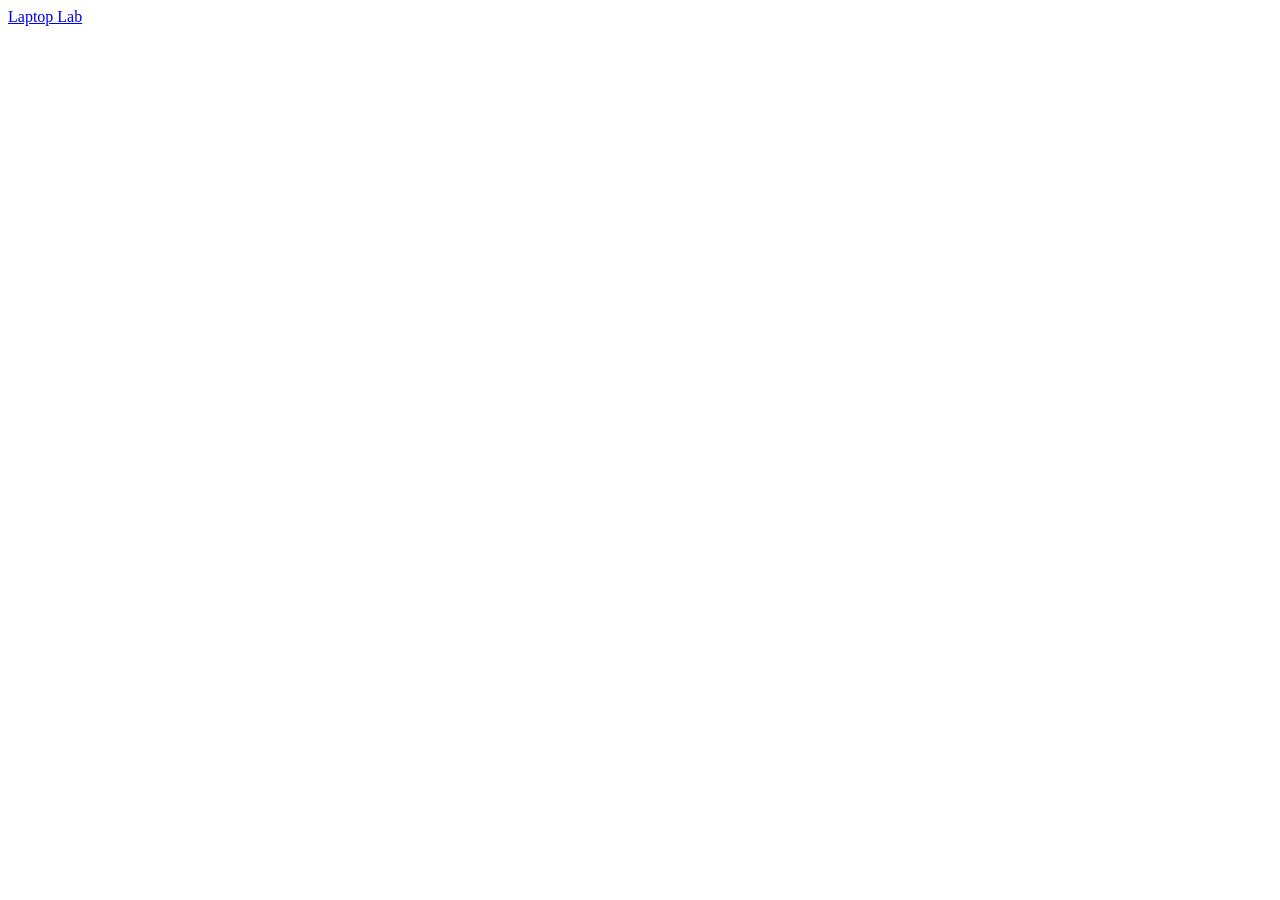
==== index.html @ 22591855 "initial html commit" ====
<!DOCTYPE html>
<html lang="en">
<head>
  <meta charset="UTF-8" />
  <meta name="viewport" content="width=device-width, initial-scale=1.0" />
  <title>DF</title>
</head>
<body>
  <a href="https://heracliteanflux.github.io/laptoplab">Laptop Lab</a>
</body>
</html>
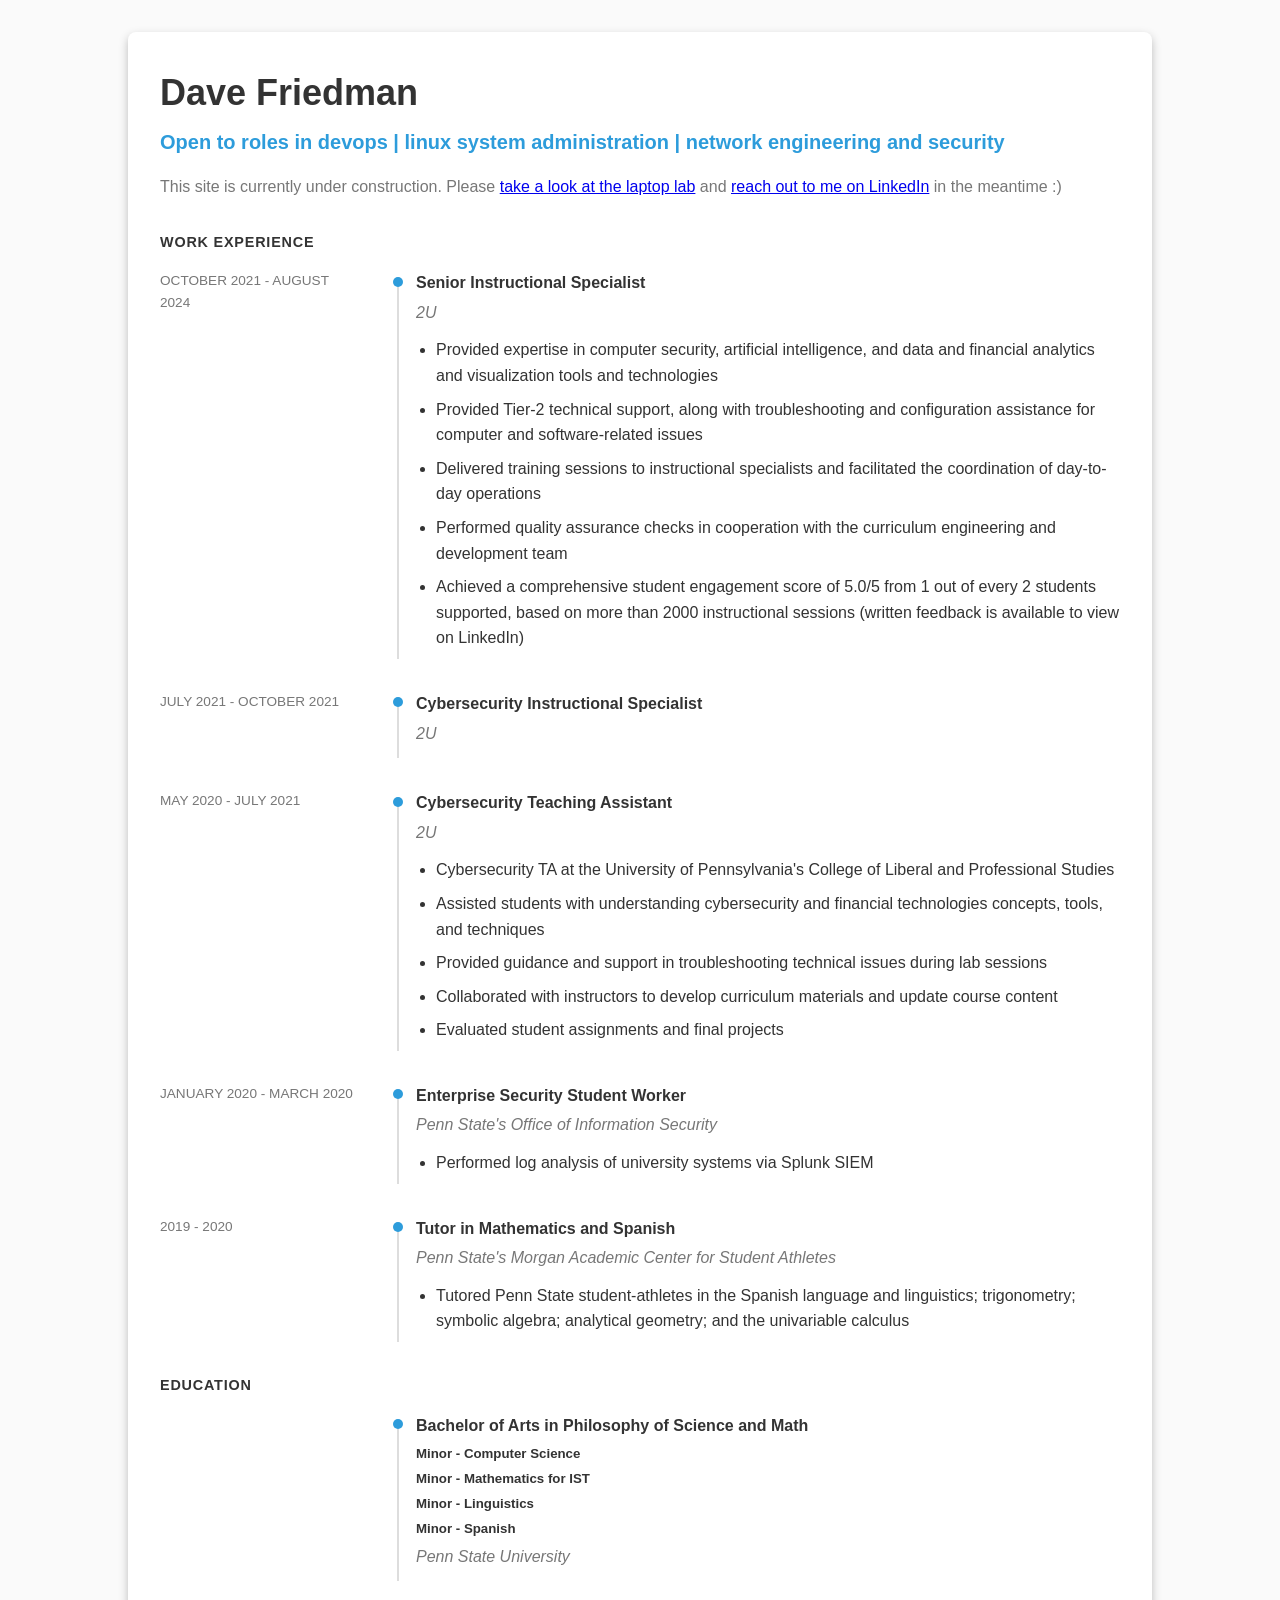
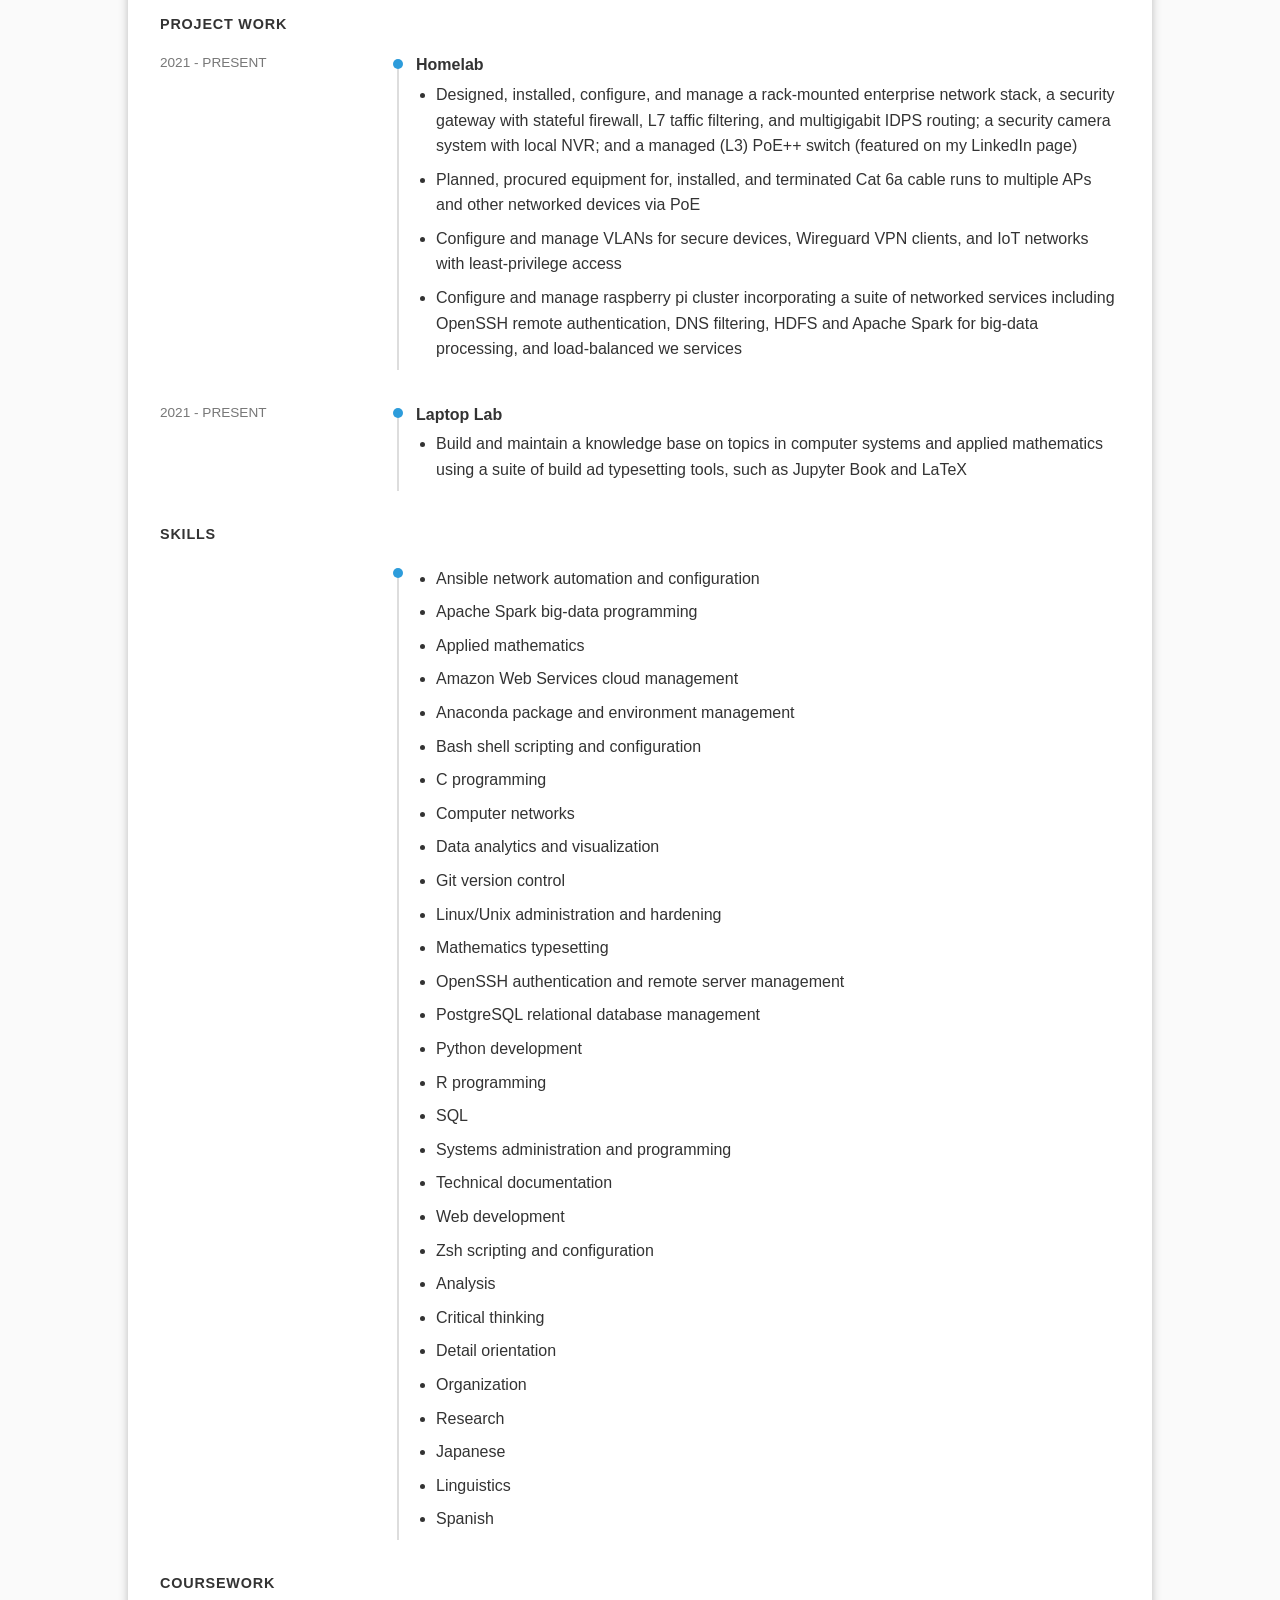
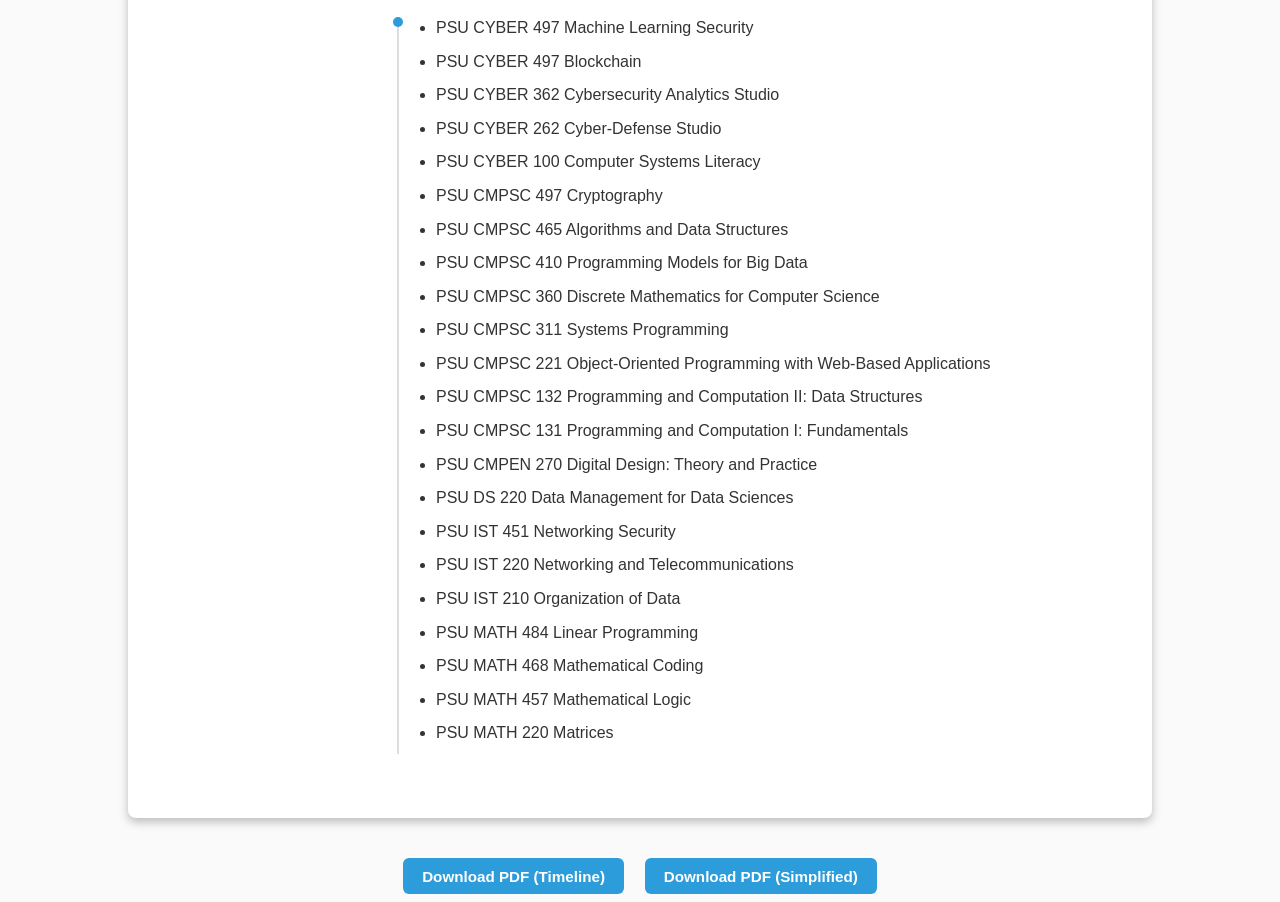
==== commit 2238ff65: "deploy first iteration of resume" ====
--- a/index.html
+++ b/index.html
@@ -3,9 +3,240 @@
 <head>
   <meta charset="UTF-8" />
   <meta name="viewport" content="width=device-width, initial-scale=1.0" />
-  <title>DF</title>
+  <title>Dave Friedman - Resume</title>
+  <link                       rel="stylesheet" href="assets/styles.css" />
+  <link id="print-timeline"   rel="stylesheet" href="assets/print-timeline.css" disabled />
+  <link id="print-simplified" rel="stylesheet" href="assets/print-simplified.css" disabled />
+
 </head>
 <body>
-  <a href="https://heracliteanflux.github.io/laptoplab">Laptop Lab</a>
+  <main class="resume">
+    
+    <!-- Header -->
+    <header class="resume-header">
+      <h1 class="name">Dave Friedman</h1>
+      <h2 class="title">Open to roles in devops | linux system administration | network engineering and security</h2>
+      <p class="summary">
+      This site is currently under construction. Please <a href="https://heracliteanflux.github.io/laptoplab/">take a look at the laptop lab</a> and <a href="https://www.linkedin.com/in/heracliteanflux/">reach out to me on LinkedIn</a> in the meantime :)
+      </p>
+    </header>
+
+    <!-- Work Experience -->
+    <section class="resume-section">
+      <h3 class="section-title">WORK EXPERIENCE</h3>
+      <div class="entry">
+        <div class="entry-date">OCTOBER 2021 - AUGUST 2024</div>
+        <div class="entry-content">
+          <div class="timeline-dot"></div>
+          <h4 class="job-title">Senior Instructional Specialist</h4>
+          <p class="company">2U</p>
+          <ul>
+            <li>Provided expertise in computer security, artificial intelligence, and data and financial analytics and visualization tools and technologies</li>
+            <li>Provided Tier-2 technical support, along with troubleshooting and configuration assistance for computer and software-related issues</li>
+            <li>Delivered training sessions to instructional specialists and facilitated the coordination of day-to-day operations</li>
+            <li>Performed quality assurance checks in cooperation with the curriculum engineering and development team</li>
+            <li>Achieved a comprehensive student engagement score of 5.0/5 from 1 out of every 2 students supported, based on more than 2000 instructional sessions (written feedback is available to view on LinkedIn)</li>
+          </ul>
+        </div>
+      </div>
+      <div class="entry">
+        <div class="entry-date">JULY 2021 - OCTOBER 2021</div>
+        <div class="entry-content">
+          <div class="timeline-dot"></div>
+          <h4 class="job-title">Cybersecurity Instructional Specialist</h4>
+          <p class="company">2U</p>
+          <ul></ul>
+        </div>
+      </div>
+      <div class="entry">
+        <div class="entry-date">MAY 2020 - JULY 2021</div>
+        <div class="entry-content">
+          <div class="timeline-dot"></div>
+          <h4 class="job-title">Cybersecurity Teaching Assistant</h4>
+          <p class="company">2U</p>
+          <ul>
+            <li>Cybersecurity TA at the University of Pennsylvania's College of Liberal and Professional Studies</li>
+            <li>Assisted students with understanding cybersecurity and financial technologies concepts, tools, and techniques</li>
+            <li>Provided guidance and support in troubleshooting technical issues during lab sessions</li>
+            <li>Collaborated with instructors to develop curriculum materials and update course content</li>
+            <li>Evaluated student assignments and final projects</li>
+          </ul>
+        </div>
+      </div>
+      <div class="entry">
+        <div class="entry-date">JANUARY 2020 - MARCH 2020</div>
+        <div class="entry-content">
+          <div class="timeline-dot"></div>
+          <h4 class="job-title">Enterprise Security Student Worker</h4>
+          <p class="company">Penn State's Office of Information Security</p>
+          <ul>
+            <li>Performed log analysis of university systems via Splunk SIEM</li>
+          </ul>
+        </div>
+      </div>
+      <div class="entry">
+        <div class="entry-date">2019 - 2020</div>
+        <div class="entry-content">
+          <div class="timeline-dot"></div>
+          <h4 class="job-title">Tutor in Mathematics and Spanish</h4>
+          <p class="company">Penn State's Morgan Academic Center for Student Athletes</p>
+          <ul>
+            <li>Tutored Penn State student-athletes in the Spanish language and linguistics; trigonometry; symbolic algebra; analytical geometry; and the univariable calculus</li>
+          </ul>
+        </div>
+      </div>
+    </section>
+
+    <!-- Education -->
+    <section class="resume-section">
+      <h3 class="section-title">EDUCATION</h3>
+      <div class="entry">
+        <div class="entry-date"></div>
+        <div class="entry-content">
+          <div class="timeline-dot"></div>
+          <h4 class="degree">Bachelor of Arts in Philosophy of Science and Math</h4>
+          <h5 class="degree">Minor - Computer Science</h5>
+          <h5 class="degree">Minor - Mathematics for IST</h5>
+          <h5 class="degree">Minor - Linguistics</h5>
+          <h5 class="degree">Minor - Spanish</h5>
+          <p class="school">Penn State University</p>
+        </div>
+      </div>
+    </section>
+
+    <!-- Projects -->
+    <section class="resume-section">
+      <h3 class="section-title">PROJECT WORK</h3>
+      <div class="entry">
+        <div class="entry-date">2021 - PRESENT</div>
+        <div class="entry-content">
+          <div class="timeline-dot"></div>
+          <h4 class="degree">Homelab</h4>
+          <ul>
+            <li>Designed, installed, configure, and manage a rack-mounted enterprise network stack, a security gateway with stateful firewall, L7 taffic filtering, and multigigabit IDPS routing; a security camera system with local NVR; and a managed (L3) PoE++ switch (featured on my LinkedIn page)</li>
+            <li>Planned, procured equipment for, installed, and terminated Cat 6a cable runs to multiple APs and other networked devices via PoE</li>
+            <li>Configure and manage VLANs for secure devices, Wireguard VPN clients, and IoT networks with least-privilege access</li>
+            <li>Configure and manage raspberry pi cluster incorporating a suite of networked services including OpenSSH remote authentication, DNS filtering, HDFS and Apache Spark for big-data processing, and load-balanced we services</li>
+          </ul>
+        </div>
+      </div>
+      <div class="entry">
+        <div class="entry-date">2021 - PRESENT</div>
+        <div class="entry-content">
+          <div class="timeline-dot"></div>
+          <h4 class="degree">Laptop Lab</h4>
+          <ul>
+            <li>Build and maintain a knowledge base on topics in computer systems and applied mathematics using a suite of build ad typesetting tools, such as Jupyter Book and LaTeX</li>
+          </ul>
+        </div>
+      </div>
+    </section>
+
+    <!-- Skills -->
+    <section class="resume-section">
+      <h3 class="section-title">SKILLS</h3>
+      <div class="entry">
+        <div class="entry-date"></div>
+        <div class="entry-content">
+          <div class="timeline-dot"></div>
+          <h4 class="degree"></h4>
+          <ul>
+            <li>Ansible network automation and configuration</li>
+            <li>Apache Spark big-data programming</li>
+            <li>Applied mathematics</li>
+            <li>Amazon Web Services cloud management</li>
+            <li>Anaconda package and environment management</li>
+            <li>Bash shell scripting and configuration</li>
+            <li>C programming</li>
+            <li>Computer networks</li>
+            <li>Data analytics and visualization</li>
+            <li>Git version control</li>
+            <li>Linux/Unix administration and hardening</li>
+            <li>Mathematics typesetting</li>
+            <li>OpenSSH authentication and remote server management</li>
+            <li>PostgreSQL relational database management</li>
+            <li>Python development</li>
+            <li>R programming</li>
+            <li>SQL</li>
+            <li>Systems administration and programming</li>
+            <li>Technical documentation</li>
+            <li>Web development</li>
+            <li>Zsh scripting and configuration</li>
+            <li>Analysis</li>
+            <li>Critical thinking</li>
+            <li>Detail orientation</li>
+            <li>Organization</li>
+            <li>Research</li>
+            <li>Japanese</li>
+            <li>Linguistics</li>
+            <li>Spanish</li>
+          </ul>
+        </div>
+      </div>
+    </section>
+
+    <!-- Coursework -->
+    <section class="resume-section">
+      <h3 class="section-title">COURSEWORK</h3>
+      <div class="entry">
+        <div class="entry-date"></div>
+        <div class="entry-content">
+          <div class="timeline-dot"></div>
+          <h4 class="degree"></h4>
+          <ul>
+            <li>PSU CYBER 497 Machine Learning Security</li>
+            <li>PSU CYBER 497 Blockchain</li>
+            <li>PSU CYBER 362 Cybersecurity Analytics Studio</li>
+            <li>PSU CYBER 262 Cyber-Defense Studio</li>
+            <li>PSU CYBER 100 Computer Systems Literacy</li>
+            <li>PSU CMPSC 497 Cryptography</li>
+            <li>PSU CMPSC 465 Algorithms and Data Structures</li>
+            <li>PSU CMPSC 410 Programming Models for Big Data</li>
+            <li>PSU CMPSC 360 Discrete Mathematics for Computer Science</li>
+            <li>PSU CMPSC 311 Systems Programming</li>
+            <li>PSU CMPSC 221 Object-Oriented Programming with Web-Based Applications</li>
+            <li>PSU CMPSC 132 Programming and Computation II: Data Structures</li>
+            <li>PSU CMPSC 131 Programming and Computation I: Fundamentals</li>
+            <li>PSU CMPEN 270 Digital Design: Theory and Practice</li>
+            <li>PSU DS 220 Data Management for Data Sciences</li>
+            <li>PSU IST 451 Networking Security</li>
+            <li>PSU IST 220 Networking and Telecommunications</li>
+            <li>PSU IST 210 Organization of Data</li>
+            <li>PSU MATH 484 Linear Programming</li>
+            <li>PSU MATH 468 Mathematical Coding</li>
+            <li>PSU MATH 457 Mathematical Logic</li>
+            <li>PSU MATH 220 Matrices</li>
+          </ul>
+        </div>
+      </div>
+    </section>
+
+  </main>
+
+  <div class="pdf-controls">
+    <button onclick="printResume('timeline')">Download PDF (Timeline)</button>
+    <button onclick="printResume('simplified')">Download PDF (Simplified)</button>
+  </div>
+  <script>
+    function printResume (mode)
+    {
+      // disable both
+      document.getElementById("print-timeline").disabled = true;
+      document.getElementById("print-simplified").disabled = true;
+
+      // enable the chosen stylesheet
+      if (mode == "timeline")
+      {
+        document.getElementById("print-timeline").disabled = false;
+      }
+      else
+      {
+        document.getElementById("print-simplified").disabled = false;
+      }
+
+      // trigger print dialog (give the browser a moment to apply CSS before printing)
+      setTimeout(() => window.print(), 100);
+    }
+  </script>
 </body>
-</html>+</html>
--- a/assets/styles.css
+++ b/assets/styles.css
@@ -0,0 +1,216 @@
+:root
+{
+  --font-family   : "Helvetica Neue", Helvetica, Arial, sans-serif;
+  --line-color    : #ddd;
+  --muted-color   : #777;
+  --primary-color : #2d9cdb;
+  --text-color    : #333;
+
+  --line-x        : 5px; /* line horizontal offset */
+  --line-width    : 2px; /* line thickness */
+  --dot-size      : 10px;
+}
+
+body
+{
+  background  : #fafafa;
+  color       : var(--text-color);
+  font-family : var(--font-family);
+  line-height : 1.6;
+  margin      : 0;
+  padding     : 0;
+}
+
+.resume
+{
+  background    : white;
+  border-radius : 8px;
+  box-shadow    : 0 4px 10px rgba(0,0,0,0.25);
+  margin        : 2rem auto;
+  max-width     : 960px;
+  padding       : 2rem;
+}
+
+/**************************************************
+ *
+ * header
+ *
+ **************************************************/
+.resume-header .name
+{
+  font-size : 2.25rem;
+  margin    : 0;
+}
+
+.resume-header .title
+{
+  color     : var(--primary-color);
+  font-size : 1.25rem;
+  margin    : 0.25rem 0 1rem;
+}
+
+.resume-header .summary
+{
+  color     : var(--muted-color);
+  font-size : 1rem;
+  margin    : 0;
+}
+
+/**************************************************
+ *
+ * section titles
+ *
+ **************************************************/
+.resume-section
+{
+  margin-top : 2rem;
+}
+
+.section-title
+{
+  font-size      : 0.9rem;
+  font-weight    : bold;
+  letter-spacing : 0.05rem;
+  margin         : 0 0 1rem;
+}
+
+
+/**************************************************
+ *
+ * timeline entries
+ *
+ **************************************************/
+.entry
+{
+  display               : grid;
+  gap                   : 2rem;
+  grid-template-columns : 200px 1fr;
+  margin-bottom         : 2rem;
+  position              : relative;
+}
+
+.entry-date
+{
+  color     : var(--muted-color);
+  font-size : 0.85rem;
+}
+
+.entry-content
+{
+  padding-left : 1.5rem;
+  position     : relative;
+}
+
+.entry-content::before
+{
+  background : var(--line-color); /* line color*/
+  bottom     : 0;                 /* line, where it ends */
+  content    : "";
+  left       : var(--line-x);     /* line horizontal position, relative to .entry-content */
+  position   : absolute;
+  top        : 0.4rem;                 /* line, where it starts */
+  width      : var(--line-width); /* line thickness */
+}
+
+.timeline-dot
+{
+  background    : var(--primary-color); /* dot color */
+  border-radius : 50%;                  /* dot shape - round */
+  height        : var(--dot-size);      /* dot diameter */
+                                        /* dot horizontal placement */
+  /* to center the dot over the line: dot.left = line.left - (dot.width / 2) + (line.width / 2) */
+  left          : calc(var(--line-x) - (var(--dot-size) / 2) + (var(--line-width) / 2));
+  position      : absolute;
+  top           : 0.4rem;               /* dot vertical placement */
+  width         : var(--dot-size);      /* dot diameter */
+  z-index       : 1;
+}
+
+.job-title,
+.degree
+{
+  font-weight : bold;
+  margin      : 0 0 0.25rem;
+}
+
+.company,
+.school
+{
+  color      : var(--muted-color);
+  font-style : italic;
+  margin     : 0 0 0.75rem;
+}
+
+ul
+{
+  margin       : 0;
+  padding-left : 1.25rem;
+}
+
+li
+{
+  margin-bottom : 0.5rem;
+}
+
+/**************************************************
+ *
+ * responsive
+ *
+ **************************************************/
+@media (max-width 700px)
+{
+  .entry
+  {
+    gap                   : 1rem;
+    grid-template-columns : 1fr;
+  }
+
+  .entry-content
+  {
+    padding-left : 0;
+  }
+
+  .entry-content::before,
+  .timeline-dot
+  {
+    display : none;
+  }
+}
+
+/**************************************************
+ *
+ * 
+ *
+ **************************************************/
+.pdf-controls
+{
+  margin-top : 2rem;
+  text-align : center;
+}
+
+.pdf-controls button
+{
+  background    : var(--primary-color);
+  border        : none;
+  border-radius : 6px;
+  color         : white;
+  cursor        : pointer;
+  font-family   : var(--font-family);
+  font-size     : 0.95rem;
+  font-weight   : 600;
+  margin        : 0.5rem;
+  padding       : 0.6rem 1.2rem;
+  transition    : background 0.3s ease, transform 0.2s ease;
+}
+
+.pdf-controls button:hover
+{
+  background : #1f7fb8;
+  transform  : translateY(-2px);
+}
+
+.pdf-controls button:active
+{
+  background : #18648f;
+  transform  : translateY(0);
+}
--- a/assets/print-timeline.css
+++ b/assets/print-timeline.css
@@ -0,0 +1,37 @@
+@media print
+{
+  body
+  {
+    background : white;
+    margin     : 0;
+  }
+
+  .resume
+  {
+    border-radius : 0;
+    box-shadow    : none;
+    max-width     : 100%;
+    padding       : 1in;
+  }
+
+  .entry-content::before
+  {
+    background : #444; /* darker line */
+  }
+
+  .timeline-dot
+  {
+    background : #000; /* black dot */
+  }
+
+  .pdf-controls
+  {
+    display : none !important;
+  }
+
+  @page
+  {
+    margin : 0;
+    size   : A4; /* or Letter */
+  }
+}
--- a/assets/print-simplified.css
+++ b/assets/print-simplified.css
@@ -0,0 +1,45 @@
+/* print.css — Simplified single-column */
+@media print {
+  body {
+    background: white;
+    margin: 0;
+  }
+
+  .resume {
+    box-shadow: none;
+    border-radius: 0;
+    padding: 1in;
+    max-width: 100%;
+  }
+
+  /* Collapse to single column */
+  .entry {
+    display: block;
+    margin-bottom: 1.5rem;
+  }
+
+  .entry-date {
+    font-weight: bold;
+    margin-bottom: 0.25rem;
+  }
+
+  /* Remove timeline visuals */
+  .entry-content {
+    padding-left: 0;
+  }
+  .entry-content::before,
+  .timeline-dot {
+    display: none !important;
+  }
+
+  .pdf-controls
+  {
+    display : none !important;
+  }
+
+  /* Force page size */
+  @page {
+    size: A4; /* or Letter */
+    margin: 0;
+  }
+}
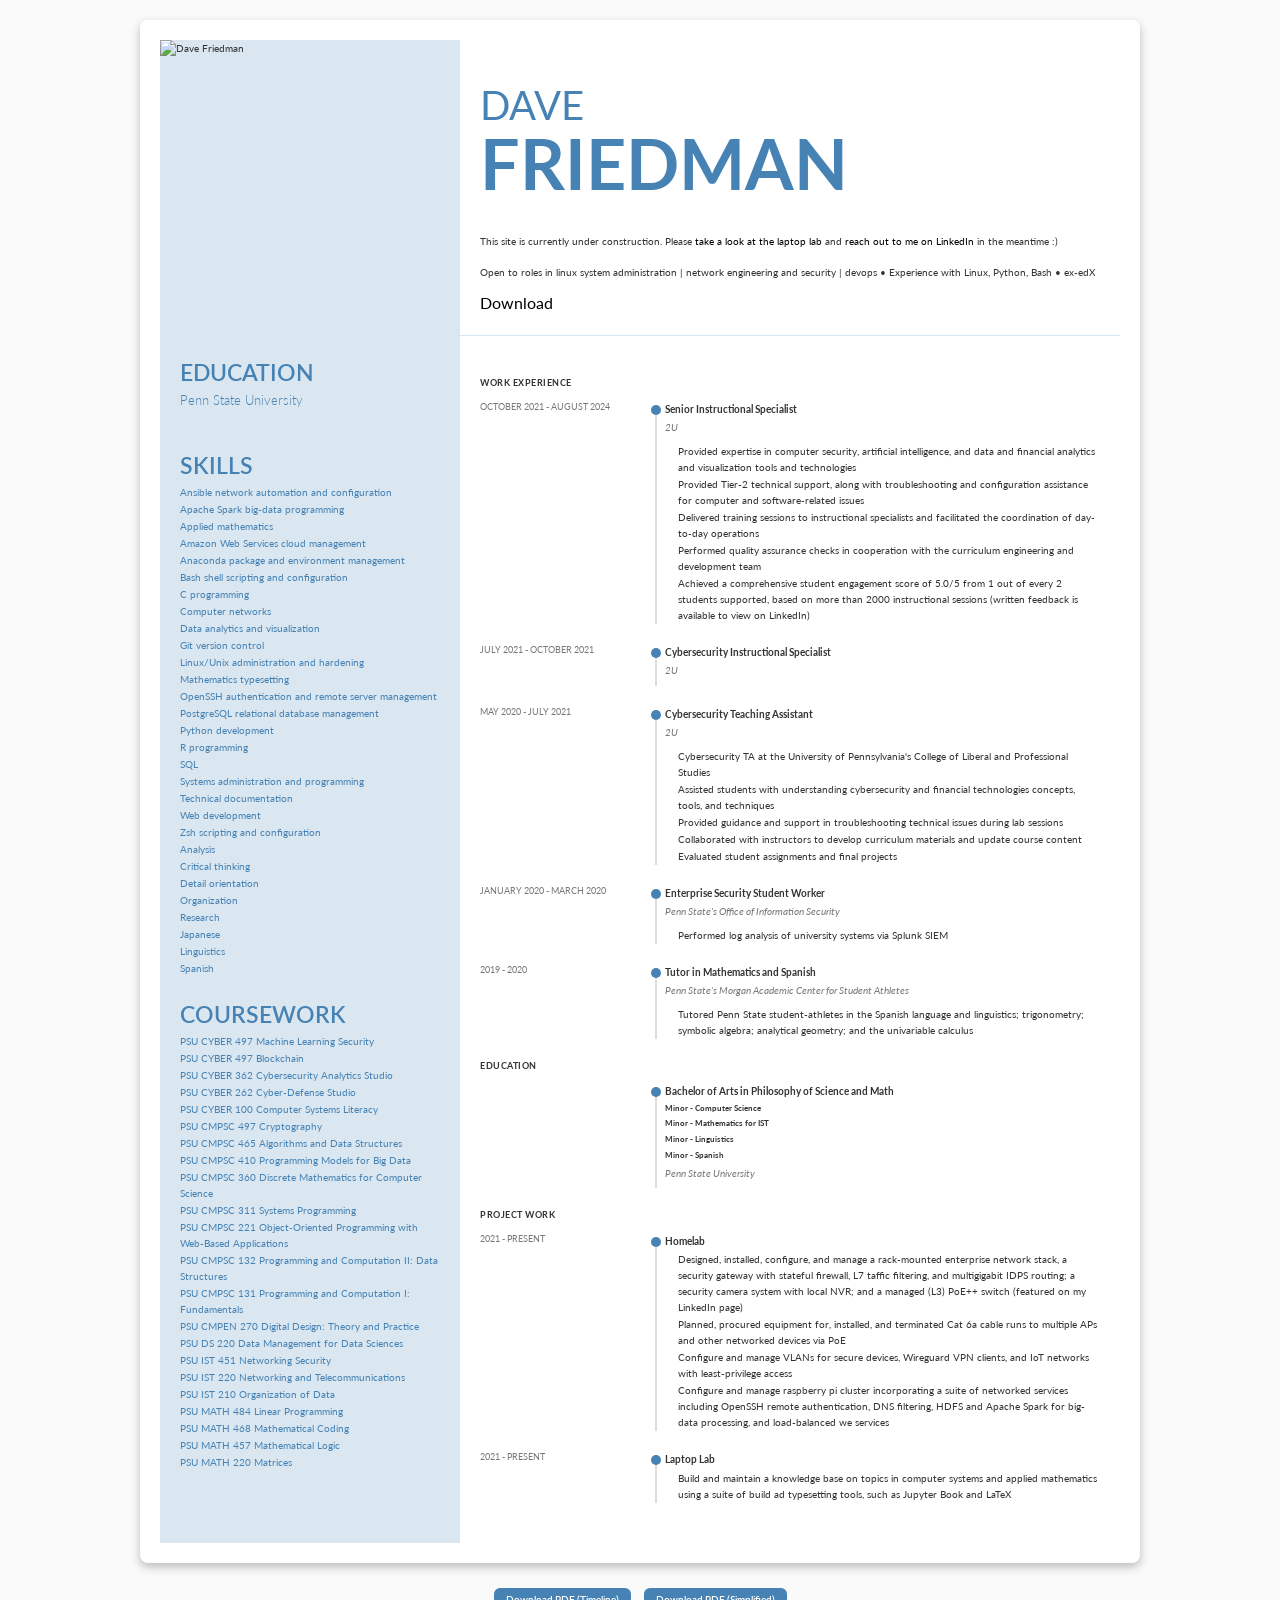
==== commit d8c0b60d: "update to resume" ====
--- a/index.html
+++ b/index.html
@@ -1,220 +1,281 @@
 <!DOCTYPE html>
-<html lang="en">
+<html lang="en-us">
+
+<!--+--------------------------------------------------------------------------------------------------
+    |
+    |    head
+    |
+    +-------------------------------------------------------------------------------------------------->
 <head>
+
+  <!-- Global site tag (gtag.js) - Google Analytics -->
+  <script async src="https://www.googletagmanager.com/gtag/js?id=G-H3FHXK217B"></script>
+  <script>
+    window.dataLayer = window.dataLayer || [];
+    function gtag(){dataLayer.push(arguments);}
+    gtag('js', new Date());
+    gtag('config', 'G-H3FHXK217B');
+  </script>
+
   <meta charset="UTF-8" />
   <meta name="viewport" content="width=device-width, initial-scale=1.0" />
+  <meta http-equiv="X-UA-Compatible" content="ie=edge" />
   <title>Dave Friedman - Resume</title>
-  <link                       rel="stylesheet" href="assets/styles.css" />
-  <link id="print-timeline"   rel="stylesheet" href="assets/print-timeline.css" disabled />
-  <link id="print-simplified" rel="stylesheet" href="assets/print-simplified.css" disabled />
-
+  <link                       rel="stylesheet" type="text/css" href="assets/css/styles.css" />
+  <link id="print-timeline"   rel="stylesheet" type="text/css" href="assets/css/print-timeline.css" disabled />
+  <link id="print-simplified" rel="stylesheet" type="text/css" href="assets/css/print-simplified.css" disabled />
+  <link                       rel="stylesheet" type="text/css" href="https://cdnjs.cloudflare.com/ajax/libs/font-awesome/6.4.0/css/all.min.css" />
 </head>
+
+<!--+--------------------------------------------------------------------------------------------------
+    |
+    |    body
+    |
+    +-------------------------------------------------------------------------------------------------->
 <body>
   <main class="resume">
-    
-    <!-- Header -->
-    <header class="resume-header">
-      <h1 class="name">Dave Friedman</h1>
-      <h2 class="title">Open to roles in devops | linux system administration | network engineering and security</h2>
-      <p class="summary">
-      This site is currently under construction. Please <a href="https://heracliteanflux.github.io/laptoplab/">take a look at the laptop lab</a> and <a href="https://www.linkedin.com/in/heracliteanflux/">reach out to me on LinkedIn</a> in the meantime :)
-      </p>
+
+    <!--+--------------------------------------------------
+        |
+        |    upper left
+        |      image
+        |
+        +-------------------------------------------------->
+    <div class="top left q1">
+      <img src="./assets/img/profile_img.png" alt="Dave Friedman">
+    </div>
+
+    <!--+--------------------------------------------------
+        |
+        |    upper right
+        |      name
+        |      contact
+        |      introduction
+        |
+        +-------------------------------------------------->
+    <header class="top rght q2">
+      <div>
+        <h1 class="">
+          <span class="name_frst">Dave</span>
+          <span class="name_last">Friedman</span>
+        </h1>
+        <p class="summary">
+          This site is currently under construction. Please <a href="https://heracliteanflux.github.io/laptoplab/">take a look at the laptop lab</a> and <a href="https://www.linkedin.com/in/heracliteanflux/">reach out to me on LinkedIn</a> in the meantime :)
+        </p>
+
+        <p class="profile_title"></p>
+        <p class="profile_description">Open to roles in linux system administration | network engineering and security | devops • Experience with Linux, Python, Bash • ex-edX</p>
+        <a class="download_button" href="./assets/pdf/resume.pdf" download="resume.pdf">Download</a>
+      </div>
     </header>
 
-    <!-- Work Experience -->
-    <section class="resume-section">
-      <h3 class="section-title">WORK EXPERIENCE</h3>
-      <div class="entry">
-        <div class="entry-date">OCTOBER 2021 - AUGUST 2024</div>
-        <div class="entry-content">
-          <div class="timeline-dot"></div>
-          <h4 class="job-title">Senior Instructional Specialist</h4>
-          <p class="company">2U</p>
-          <ul>
-            <li>Provided expertise in computer security, artificial intelligence, and data and financial analytics and visualization tools and technologies</li>
-            <li>Provided Tier-2 technical support, along with troubleshooting and configuration assistance for computer and software-related issues</li>
-            <li>Delivered training sessions to instructional specialists and facilitated the coordination of day-to-day operations</li>
-            <li>Performed quality assurance checks in cooperation with the curriculum engineering and development team</li>
-            <li>Achieved a comprehensive student engagement score of 5.0/5 from 1 out of every 2 students supported, based on more than 2000 instructional sessions (written feedback is available to view on LinkedIn)</li>
-          </ul>
-        </div>
-      </div>
-      <div class="entry">
-        <div class="entry-date">JULY 2021 - OCTOBER 2021</div>
-        <div class="entry-content">
-          <div class="timeline-dot"></div>
-          <h4 class="job-title">Cybersecurity Instructional Specialist</h4>
-          <p class="company">2U</p>
-          <ul></ul>
-        </div>
-      </div>
-      <div class="entry">
-        <div class="entry-date">MAY 2020 - JULY 2021</div>
-        <div class="entry-content">
-          <div class="timeline-dot"></div>
-          <h4 class="job-title">Cybersecurity Teaching Assistant</h4>
-          <p class="company">2U</p>
-          <ul>
-            <li>Cybersecurity TA at the University of Pennsylvania's College of Liberal and Professional Studies</li>
-            <li>Assisted students with understanding cybersecurity and financial technologies concepts, tools, and techniques</li>
-            <li>Provided guidance and support in troubleshooting technical issues during lab sessions</li>
-            <li>Collaborated with instructors to develop curriculum materials and update course content</li>
-            <li>Evaluated student assignments and final projects</li>
-          </ul>
-        </div>
-      </div>
-      <div class="entry">
-        <div class="entry-date">JANUARY 2020 - MARCH 2020</div>
-        <div class="entry-content">
-          <div class="timeline-dot"></div>
-          <h4 class="job-title">Enterprise Security Student Worker</h4>
-          <p class="company">Penn State's Office of Information Security</p>
-          <ul>
-            <li>Performed log analysis of university systems via Splunk SIEM</li>
-          </ul>
-        </div>
-      </div>
-      <div class="entry">
-        <div class="entry-date">2019 - 2020</div>
-        <div class="entry-content">
-          <div class="timeline-dot"></div>
-          <h4 class="job-title">Tutor in Mathematics and Spanish</h4>
-          <p class="company">Penn State's Morgan Academic Center for Student Athletes</p>
-          <ul>
-            <li>Tutored Penn State student-athletes in the Spanish language and linguistics; trigonometry; symbolic algebra; analytical geometry; and the univariable calculus</li>
-          </ul>
-        </div>
-      </div>
-    </section>
-
-    <!-- Education -->
-    <section class="resume-section">
-      <h3 class="section-title">EDUCATION</h3>
-      <div class="entry">
-        <div class="entry-date"></div>
-        <div class="entry-content">
-          <div class="timeline-dot"></div>
-          <h4 class="degree">Bachelor of Arts in Philosophy of Science and Math</h4>
-          <h5 class="degree">Minor - Computer Science</h5>
-          <h5 class="degree">Minor - Mathematics for IST</h5>
-          <h5 class="degree">Minor - Linguistics</h5>
-          <h5 class="degree">Minor - Spanish</h5>
-          <p class="school">Penn State University</p>
-        </div>
-      </div>
-    </section>
-
-    <!-- Projects -->
-    <section class="resume-section">
-      <h3 class="section-title">PROJECT WORK</h3>
-      <div class="entry">
-        <div class="entry-date">2021 - PRESENT</div>
-        <div class="entry-content">
-          <div class="timeline-dot"></div>
-          <h4 class="degree">Homelab</h4>
-          <ul>
-            <li>Designed, installed, configure, and manage a rack-mounted enterprise network stack, a security gateway with stateful firewall, L7 taffic filtering, and multigigabit IDPS routing; a security camera system with local NVR; and a managed (L3) PoE++ switch (featured on my LinkedIn page)</li>
-            <li>Planned, procured equipment for, installed, and terminated Cat 6a cable runs to multiple APs and other networked devices via PoE</li>
-            <li>Configure and manage VLANs for secure devices, Wireguard VPN clients, and IoT networks with least-privilege access</li>
-            <li>Configure and manage raspberry pi cluster incorporating a suite of networked services including OpenSSH remote authentication, DNS filtering, HDFS and Apache Spark for big-data processing, and load-balanced we services</li>
-          </ul>
-        </div>
-      </div>
-      <div class="entry">
-        <div class="entry-date">2021 - PRESENT</div>
-        <div class="entry-content">
-          <div class="timeline-dot"></div>
-          <h4 class="degree">Laptop Lab</h4>
-          <ul>
-            <li>Build and maintain a knowledge base on topics in computer systems and applied mathematics using a suite of build ad typesetting tools, such as Jupyter Book and LaTeX</li>
-          </ul>
-        </div>
-      </div>
-    </section>
-
-    <!-- Skills -->
-    <section class="resume-section">
-      <h3 class="section-title">SKILLS</h3>
-      <div class="entry">
-        <div class="entry-date"></div>
-        <div class="entry-content">
-          <div class="timeline-dot"></div>
-          <h4 class="degree"></h4>
-          <ul>
-            <li>Ansible network automation and configuration</li>
-            <li>Apache Spark big-data programming</li>
-            <li>Applied mathematics</li>
-            <li>Amazon Web Services cloud management</li>
-            <li>Anaconda package and environment management</li>
-            <li>Bash shell scripting and configuration</li>
-            <li>C programming</li>
-            <li>Computer networks</li>
-            <li>Data analytics and visualization</li>
-            <li>Git version control</li>
-            <li>Linux/Unix administration and hardening</li>
-            <li>Mathematics typesetting</li>
-            <li>OpenSSH authentication and remote server management</li>
-            <li>PostgreSQL relational database management</li>
-            <li>Python development</li>
-            <li>R programming</li>
-            <li>SQL</li>
-            <li>Systems administration and programming</li>
-            <li>Technical documentation</li>
-            <li>Web development</li>
-            <li>Zsh scripting and configuration</li>
-            <li>Analysis</li>
-            <li>Critical thinking</li>
-            <li>Detail orientation</li>
-            <li>Organization</li>
-            <li>Research</li>
-            <li>Japanese</li>
-            <li>Linguistics</li>
-            <li>Spanish</li>
-          </ul>
-        </div>
-      </div>
-    </section>
-
-    <!-- Coursework -->
-    <section class="resume-section">
-      <h3 class="section-title">COURSEWORK</h3>
-      <div class="entry">
-        <div class="entry-date"></div>
-        <div class="entry-content">
-          <div class="timeline-dot"></div>
-          <h4 class="degree"></h4>
-          <ul>
-            <li>PSU CYBER 497 Machine Learning Security</li>
-            <li>PSU CYBER 497 Blockchain</li>
-            <li>PSU CYBER 362 Cybersecurity Analytics Studio</li>
-            <li>PSU CYBER 262 Cyber-Defense Studio</li>
-            <li>PSU CYBER 100 Computer Systems Literacy</li>
-            <li>PSU CMPSC 497 Cryptography</li>
-            <li>PSU CMPSC 465 Algorithms and Data Structures</li>
-            <li>PSU CMPSC 410 Programming Models for Big Data</li>
-            <li>PSU CMPSC 360 Discrete Mathematics for Computer Science</li>
-            <li>PSU CMPSC 311 Systems Programming</li>
-            <li>PSU CMPSC 221 Object-Oriented Programming with Web-Based Applications</li>
-            <li>PSU CMPSC 132 Programming and Computation II: Data Structures</li>
-            <li>PSU CMPSC 131 Programming and Computation I: Fundamentals</li>
-            <li>PSU CMPEN 270 Digital Design: Theory and Practice</li>
-            <li>PSU DS 220 Data Management for Data Sciences</li>
-            <li>PSU IST 451 Networking Security</li>
-            <li>PSU IST 220 Networking and Telecommunications</li>
-            <li>PSU IST 210 Organization of Data</li>
-            <li>PSU MATH 484 Linear Programming</li>
-            <li>PSU MATH 468 Mathematical Coding</li>
-            <li>PSU MATH 457 Mathematical Logic</li>
-            <li>PSU MATH 220 Matrices</li>
-          </ul>
-        </div>
-      </div>
-    </section>
-
+    <!--+--------------------------------------------------
+        |
+        |    lower left
+        |      education
+        |      skills
+        |
+        +-------------------------------------------------->
+    <div class="bot left q3">
+
+      <!-- EDUCATION -->
+      <section class="education section">
+        <h3 class="title">Education</h3>
+        <h4 class="description">Penn State University</h4>
+      </section>
+
+      <!-- SKILLS -->
+      <section class="skills section">
+        <h3 class="title">Skills</h3>
+        <ul class="skill_list description">
+          <li>Ansible network automation and configuration</li>
+          <li>Apache Spark big-data programming</li>
+          <li>Applied mathematics</li>
+          <li>Amazon Web Services cloud management</li>
+          <li>Anaconda package and environment management</li>
+          <li>Bash shell scripting and configuration</li>
+          <li>C programming</li>
+          <li>Computer networks</li>
+          <li>Data analytics and visualization</li>
+          <li>Git version control</li>
+          <li>Linux/Unix administration and hardening</li>
+          <li>Mathematics typesetting</li>
+          <li>OpenSSH authentication and remote server management</li>
+          <li>PostgreSQL relational database management</li>
+          <li>Python development</li>
+          <li>R programming</li>
+          <li>SQL</li>
+          <li>Systems administration and programming</li>
+          <li>Technical documentation</li>
+          <li>Web development</li>
+          <li>Zsh scripting and configuration</li>
+          <li>Analysis</li>
+          <li>Critical thinking</li>
+          <li>Detail orientation</li>
+          <li>Organization</li>
+          <li>Research</li>
+          <li>Japanese</li>
+          <li>Linguistics</li>
+          <li>Spanish</li>
+        </ul>
+      </section>
+
+      <!-- COURSEWORK -->
+      <section class="skills section">
+        <h3 class="title">Coursework</h3>
+        <ul class="skill_list description">
+          <li>PSU CYBER 497 Machine Learning Security</li>
+          <li>PSU CYBER 497 Blockchain</li>
+          <li>PSU CYBER 362 Cybersecurity Analytics Studio</li>
+          <li>PSU CYBER 262 Cyber-Defense Studio</li>
+          <li>PSU CYBER 100 Computer Systems Literacy</li>
+          <li>PSU CMPSC 497 Cryptography</li>
+          <li>PSU CMPSC 465 Algorithms and Data Structures</li>
+          <li>PSU CMPSC 410 Programming Models for Big Data</li>
+          <li>PSU CMPSC 360 Discrete Mathematics for Computer Science</li>
+          <li>PSU CMPSC 311 Systems Programming</li>
+          <li>PSU CMPSC 221 Object-Oriented Programming with Web-Based Applications</li>
+          <li>PSU CMPSC 132 Programming and Computation II: Data Structures</li>
+          <li>PSU CMPSC 131 Programming and Computation I: Fundamentals</li>
+          <li>PSU CMPEN 270 Digital Design: Theory and Practice</li>
+          <li>PSU DS 220 Data Management for Data Sciences</li>
+          <li>PSU IST 451 Networking Security</li>
+          <li>PSU IST 220 Networking and Telecommunications</li>
+          <li>PSU IST 210 Organization of Data</li>
+          <li>PSU MATH 484 Linear Programming</li>
+          <li>PSU MATH 468 Mathematical Coding</li>
+          <li>PSU MATH 457 Mathematical Logic</li>
+          <li>PSU MATH 220 Matrices</li>
+        </ul>
+      </section>
+
+    </div>
+
+    <!--+--------------------------------------------------
+        |
+        |    lower right
+        |      work experience
+        |      projects
+        |
+        +-------------------------------------------------->
+    <div class="bot rght q4">
+
+      <!-- Work Experience -->
+      <section class="resume-section">
+        <h3 class="section-title">WORK EXPERIENCE</h3>
+        <div class="entry">
+          <div class="entry-date">OCTOBER 2021 - AUGUST 2024</div>
+          <div class="entry-content">
+            <div class="timeline-dot"></div>
+            <h4 class="job-title">Senior Instructional Specialist</h4>
+            <p class="company">2U</p>
+            <ul>
+              <li>Provided expertise in computer security, artificial intelligence, and data and financial analytics and visualization tools and technologies</li>
+              <li>Provided Tier-2 technical support, along with troubleshooting and configuration assistance for computer and software-related issues</li>
+              <li>Delivered training sessions to instructional specialists and facilitated the coordination of day-to-day operations</li>
+              <li>Performed quality assurance checks in cooperation with the curriculum engineering and development team</li>
+              <li>Achieved a comprehensive student engagement score of 5.0/5 from 1 out of every 2 students supported, based on more than 2000 instructional sessions (written feedback is available to view on LinkedIn)</li>
+            </ul>
+          </div>
+        </div>
+        <div class="entry">
+          <div class="entry-date">JULY 2021 - OCTOBER 2021</div>
+          <div class="entry-content">
+            <div class="timeline-dot"></div>
+            <h4 class="job-title">Cybersecurity Instructional Specialist</h4>
+            <p class="company">2U</p>
+            <ul></ul>
+          </div>
+        </div>
+        <div class="entry">
+          <div class="entry-date">MAY 2020 - JULY 2021</div>
+          <div class="entry-content">
+            <div class="timeline-dot"></div>
+            <h4 class="job-title">Cybersecurity Teaching Assistant</h4>
+            <p class="company">2U</p>
+            <ul>
+              <li>Cybersecurity TA at the University of Pennsylvania's College of Liberal and Professional Studies</li>
+              <li>Assisted students with understanding cybersecurity and financial technologies concepts, tools, and techniques</li>
+              <li>Provided guidance and support in troubleshooting technical issues during lab sessions</li>
+              <li>Collaborated with instructors to develop curriculum materials and update course content</li>
+              <li>Evaluated student assignments and final projects</li>
+            </ul>
+          </div>
+        </div>
+        <div class="entry">
+          <div class="entry-date">JANUARY 2020 - MARCH 2020</div>
+          <div class="entry-content">
+            <div class="timeline-dot"></div>
+            <h4 class="job-title">Enterprise Security Student Worker</h4>
+            <p class="company">Penn State's Office of Information Security</p>
+            <ul>
+              <li>Performed log analysis of university systems via Splunk SIEM</li>
+            </ul>
+          </div>
+        </div>
+        <div class="entry">
+          <div class="entry-date">2019 - 2020</div>
+          <div class="entry-content">
+            <div class="timeline-dot"></div>
+            <h4 class="job-title">Tutor in Mathematics and Spanish</h4>
+            <p class="company">Penn State's Morgan Academic Center for Student Athletes</p>
+            <ul>
+              <li>Tutored Penn State student-athletes in the Spanish language and linguistics; trigonometry; symbolic algebra; analytical geometry; and the univariable calculus</li>
+            </ul>
+          </div>
+        </div>
+      </section>
+  
+      <!-- Education -->
+      <section class="resume-section">
+        <h3 class="section-title">EDUCATION</h3>
+        <div class="entry">
+          <div class="entry-date"></div>
+          <div class="entry-content">
+            <div class="timeline-dot"></div>
+            <h4 class="degree">Bachelor of Arts in Philosophy of Science and Math</h4>
+            <h5 class="degree">Minor - Computer Science</h5>
+            <h5 class="degree">Minor - Mathematics for IST</h5>
+            <h5 class="degree">Minor - Linguistics</h5>
+            <h5 class="degree">Minor - Spanish</h5>
+            <p class="school">Penn State University</p>
+          </div>
+        </div>
+      </section>
+  
+      <!-- Projects -->
+      <section class="resume-section">
+        <h3 class="section-title">PROJECT WORK</h3>
+        <div class="entry">
+          <div class="entry-date">2021 - PRESENT</div>
+          <div class="entry-content">
+            <div class="timeline-dot"></div>
+            <h4 class="degree">Homelab</h4>
+            <ul>
+              <li>Designed, installed, configure, and manage a rack-mounted enterprise network stack, a security gateway with stateful firewall, L7 taffic filtering, and multigigabit IDPS routing; a security camera system with local NVR; and a managed (L3) PoE++ switch (featured on my LinkedIn page)</li>
+              <li>Planned, procured equipment for, installed, and terminated Cat 6a cable runs to multiple APs and other networked devices via PoE</li>
+              <li>Configure and manage VLANs for secure devices, Wireguard VPN clients, and IoT networks with least-privilege access</li>
+              <li>Configure and manage raspberry pi cluster incorporating a suite of networked services including OpenSSH remote authentication, DNS filtering, HDFS and Apache Spark for big-data processing, and load-balanced we services</li>
+            </ul>
+          </div>
+        </div>
+        <div class="entry">
+          <div class="entry-date">2021 - PRESENT</div>
+          <div class="entry-content">
+            <div class="timeline-dot"></div>
+            <h4 class="degree">Laptop Lab</h4>
+            <ul>
+              <li>Build and maintain a knowledge base on topics in computer systems and applied mathematics using a suite of build ad typesetting tools, such as Jupyter Book and LaTeX</li>
+            </ul>
+          </div>
+        </div>
+      </section>
+
+    </div>
   </main>
 
   <div class="pdf-controls">
-    <button onclick="printResume('timeline')">Download PDF (Timeline)</button>
+    <button onclick="printResume('timeline'  )">Download PDF (Timeline)</button>
     <button onclick="printResume('simplified')">Download PDF (Simplified)</button>
   </div>
   <script>
@@ -238,5 +299,6 @@
       setTimeout(() => window.print(), 100);
     }
   </script>
+
 </body>
 </html>
--- a/assets/css/styles.css
+++ b/assets/css/styles.css
@@ -0,0 +1,380 @@
+@import url('https://fonts.googleapis.com/css2?family=Lato:ital,wght@0,100;0,300;0,400;0,700;0,900;1,100;1,300;1,400;1,700;1,900&display=swap');
+
+:root
+{
+  --font-family   : "UI Sans", Lato, Helvetica, Arial, sans-serif;
+  --line-color    : #ddd;
+  --muted-color   : #777;
+  --primary-color : #4682B4; /* #2d9cdb; */
+  --text-color    : #333;
+
+  --line-x        : 5px; /* line horizontal offset */
+  --line-width    : 2px; /* line thickness */
+  --dot-size      : 10px;
+}
+
+/**************************************************
+ *
+ * common styles
+ *
+ **************************************************/
+img
+{
+  height    : 100%;
+  min-width : 300px;
+  width     : 100%;
+}
+a
+{
+  color           : black;
+  text-decoration : none;
+}
+ul
+{
+  list-style-type : none;
+  margin          : 0;
+  padding-left    : 1.25rem;
+}
+
+li
+{
+  margin-bottom : 0.1rem;
+}
+
+/**************************************************
+ *
+ * 
+ *
+ **************************************************/
+.description
+{
+  color       : var(--primary-color);
+  font-size   : 1.25rem;
+  font-weight : 375;
+  margin-top  : 0rem;
+  padding     : 0;
+}
+.title
+{
+  color          : var(--primary-color);
+  font-weight    : 600;
+  font-size      : 2.25rem;
+  margin         : 0;
+  text-transform : uppercase;
+}
+.section
+{
+  padding-bottom : 20px;
+}
+
+/**************************************************
+ *
+ * layout
+ *
+ **************************************************/
+
+html
+{
+  font-size : 10px;
+}
+
+body
+{
+  background  : #fafafa;
+  color       : var(--text-color);
+  font-family : var(--font-family);
+  font-size   : 10px;
+  line-height : 1.6;
+  margin      : 0;
+  padding     : 0;
+}
+
+.resume
+{
+  background    : white;
+  border-radius : 8px;
+  box-shadow    : 0 4px 10px rgba(0,0,0,0.25);
+  margin        : 2rem auto;
+  max-width     : 960px;
+  padding       : 2rem;
+
+  display               : grid;
+  gap                   : 0px;
+  grid-template-columns : 1fr 3fr;
+  grid-template-rows    : 1fr auto;
+}
+@media only screen and (max-width: 768px)
+{
+  .resume
+  {
+    grid-template-columns :  1fr;
+    width                 : 100%;
+  }
+}
+
+.left {
+  background : #DAE7F1;
+}
+.bot {
+  min-height : 100vh;
+}
+.q1 {
+  grid-column : 1;
+  /* max-height  : 300px; */
+}
+.q2 {
+  grid-column :  2/5;
+  /* max-height  : 300px; */
+  min-height  : 100px;
+  padding     : 20px;
+}
+.q3 {
+  grid-column :    1;
+  padding     : 20px;
+}
+.q4 {
+  border-top  : solid 1px #DAE7F1;
+  grid-column :                 2/5;
+  padding     :                20px;
+}
+
+.name_frst {
+  color          : var(--primary-color);
+  display        : block;
+  font-size      : clamp(2rem, 8vw, 4rem);
+  font-weight    : 400;
+  margin-bottom  : -3rem;
+  text-transform : uppercase;
+}
+.name_last {
+  color          : var(--primary-color);
+  display        : block;
+  font-size      : clamp(2.5rem, 15vw, 7rem);
+  font-weight    : 700;
+  text-transform : uppercase;
+}
+.profile_title {
+  font-size      : 1.5rem;
+  font-weight    : 400;
+  text-transform : uppercase;
+}
+
+/**************************************************
+ *
+ * header
+ *
+ **************************************************/
+.resume-header .name
+{
+  font-size : 2.25rem;
+  margin    : 0;
+}
+
+.resume-header .title
+{
+  color     : var(--primary-color);
+  font-size : 1.25rem;
+  margin    : 0.25rem 0 1rem;
+}
+
+.resume-header .summary
+{
+  color     : var(--muted-color);
+  font-size : 1rem;
+  margin    : 0;
+}
+
+/**************************************************
+ *
+ * section titles
+ *
+ **************************************************/
+.resume-section
+{
+  margin-top : 2rem;
+}
+
+.section-title
+{
+  font-size      : 0.9rem;
+  font-weight    : bold;
+  letter-spacing : 0.05rem;
+  margin         : 0 0 1rem;
+}
+
+
+/**************************************************
+ *
+ * timeline entries
+ *
+ **************************************************/
+.entry
+{
+  display               : grid;
+  gap                   : 2rem;
+  grid-template-columns : 150px 1fr;
+  margin-bottom         : 2rem;
+  position              : relative;
+}
+
+.entry-date
+{
+  color     : var(--muted-color);
+  font-size : 0.85rem;
+}
+
+.entry-content
+{
+  padding-left : 1.5rem;
+  position     : relative;
+}
+
+.entry-content::before
+{
+  background : var(--line-color); /* line color*/
+  bottom     : 0;                 /* line, where it ends */
+  content    : "";
+  left       : var(--line-x);     /* line horizontal position, relative to .entry-content */
+  position   : absolute;
+  top        : 0.4rem;                 /* line, where it starts */
+  width      : var(--line-width); /* line thickness */
+}
+
+.timeline-dot
+{
+  background    : var(--primary-color); /* dot color */
+  border-radius : 50%;                  /* dot shape - round */
+  height        : var(--dot-size);      /* dot diameter */
+                                        /* dot horizontal placement */
+  /* to center the dot over the line: dot.left = line.left - (dot.width / 2) + (line.width / 2) */
+  left          : calc(var(--line-x) - (var(--dot-size) / 2) + (var(--line-width) / 2));
+  position      : absolute;
+  top           : 0.4rem;               /* dot vertical placement */
+  width         : var(--dot-size);      /* dot diameter */
+  z-index       : 1;
+}
+
+.job-title,
+.degree
+{
+  font-weight : bold;
+  margin      : 0 0 0.25rem;
+}
+
+.company,
+.school
+{
+  color      : var(--muted-color);
+  font-style : italic;
+  margin     : 0 0 0.75rem;
+}
+
+/**************************************************
+ *
+ *    Q3
+ *
+ **************************************************/
+.skills li
+{
+  color       : var(--primary-color);
+  font-size   : 1rem;
+  font-weight : 400;
+}
+
+/**************************************************
+ *
+ * responsive
+ *
+ **************************************************/
+@media (max-width: 700px)
+{
+  .entry
+  {
+    gap                   : 1rem;
+    grid-template-columns : 1fr;
+  }
+
+  .entry-content
+  {
+    padding-left : 0;
+  }
+
+  .entry-content::before,
+  .timeline-dot
+  {
+    display : none;
+  }
+}
+
+/**************************************************
+ *
+ * pdf controls
+ *
+ **************************************************/
+.pdf-controls
+{
+  margin-top : 2rem;
+  text-align : center;
+}
+
+.pdf-controls button
+{
+  background    : var(--primary-color);
+  border        : none;
+  border-radius : 6px;
+  color         : white;
+  cursor        : pointer;
+  font-family   : var(--font-family);
+  font-size     : 0.95rem;
+  font-weight   : 600;
+  margin        : 0.5rem;
+  padding       : 0.6rem 1.2rem;
+  transition    : background 0.3s ease, transform 0.2s ease;
+}
+
+.pdf-controls button:hover
+{
+  background : #1f7fb8;
+  transform  : translateY(-2px);
+}
+
+.pdf-controls button:active
+{
+  background : #18648f;
+  transform  : translateY(0);
+}
+
+
+
+/**************************************************
+ *
+ * 
+ *
+ **************************************************/
+.download_button {
+  display    : block;
+  font-size  : 1.6rem;
+  margin-top : 1rem;
+}
+.download_button:hover {
+  color : var(--primary-color);
+}
+@media only screen and (max-width: 768px) {
+  .profile_container {
+    flex-direction : column;
+  }
+}
+
+.experience-item {
+  list-style-type : disc;
+}
+.experience-item > li:before {
+	content: "";
+	background: #231f20;
+	width: 5px;
+	height: 5px;
+	border-radius: 50%;
+	position: absolute;
+	top: 6px;
+	left: 2px;
+}
--- a/assets/css/print-timeline.css
+++ b/assets/css/print-timeline.css
@@ -0,0 +1,37 @@
+@media print
+{
+  body
+  {
+    background : white;
+    margin     : 0;
+  }
+
+  .resume
+  {
+    border-radius : 0;
+    box-shadow    : none;
+    max-width     : 100%;
+    padding       : 1in;
+  }
+
+  .entry-content::before
+  {
+    background : #444; /* darker line */
+  }
+
+  .timeline-dot
+  {
+    background : #000; /* black dot */
+  }
+
+  .pdf-controls
+  {
+    display : none !important;
+  }
+
+  @page
+  {
+    margin : 0;
+    size   : A4; /* or Letter */
+  }
+}
--- a/assets/css/print-simplified.css
+++ b/assets/css/print-simplified.css
@@ -0,0 +1,45 @@
+/* print.css — Simplified single-column */
+@media print {
+  body {
+    background: white;
+    margin: 0;
+  }
+
+  .resume {
+    box-shadow: none;
+    border-radius: 0;
+    padding: 1in;
+    max-width: 100%;
+  }
+
+  /* Collapse to single column */
+  .entry {
+    display: block;
+    margin-bottom: 1.5rem;
+  }
+
+  .entry-date {
+    font-weight: bold;
+    margin-bottom: 0.25rem;
+  }
+
+  /* Remove timeline visuals */
+  .entry-content {
+    padding-left: 0;
+  }
+  .entry-content::before,
+  .timeline-dot {
+    display: none !important;
+  }
+
+  .pdf-controls
+  {
+    display : none !important;
+  }
+
+  /* Force page size */
+  @page {
+    size: A4; /* or Letter */
+    margin: 0;
+  }
+}
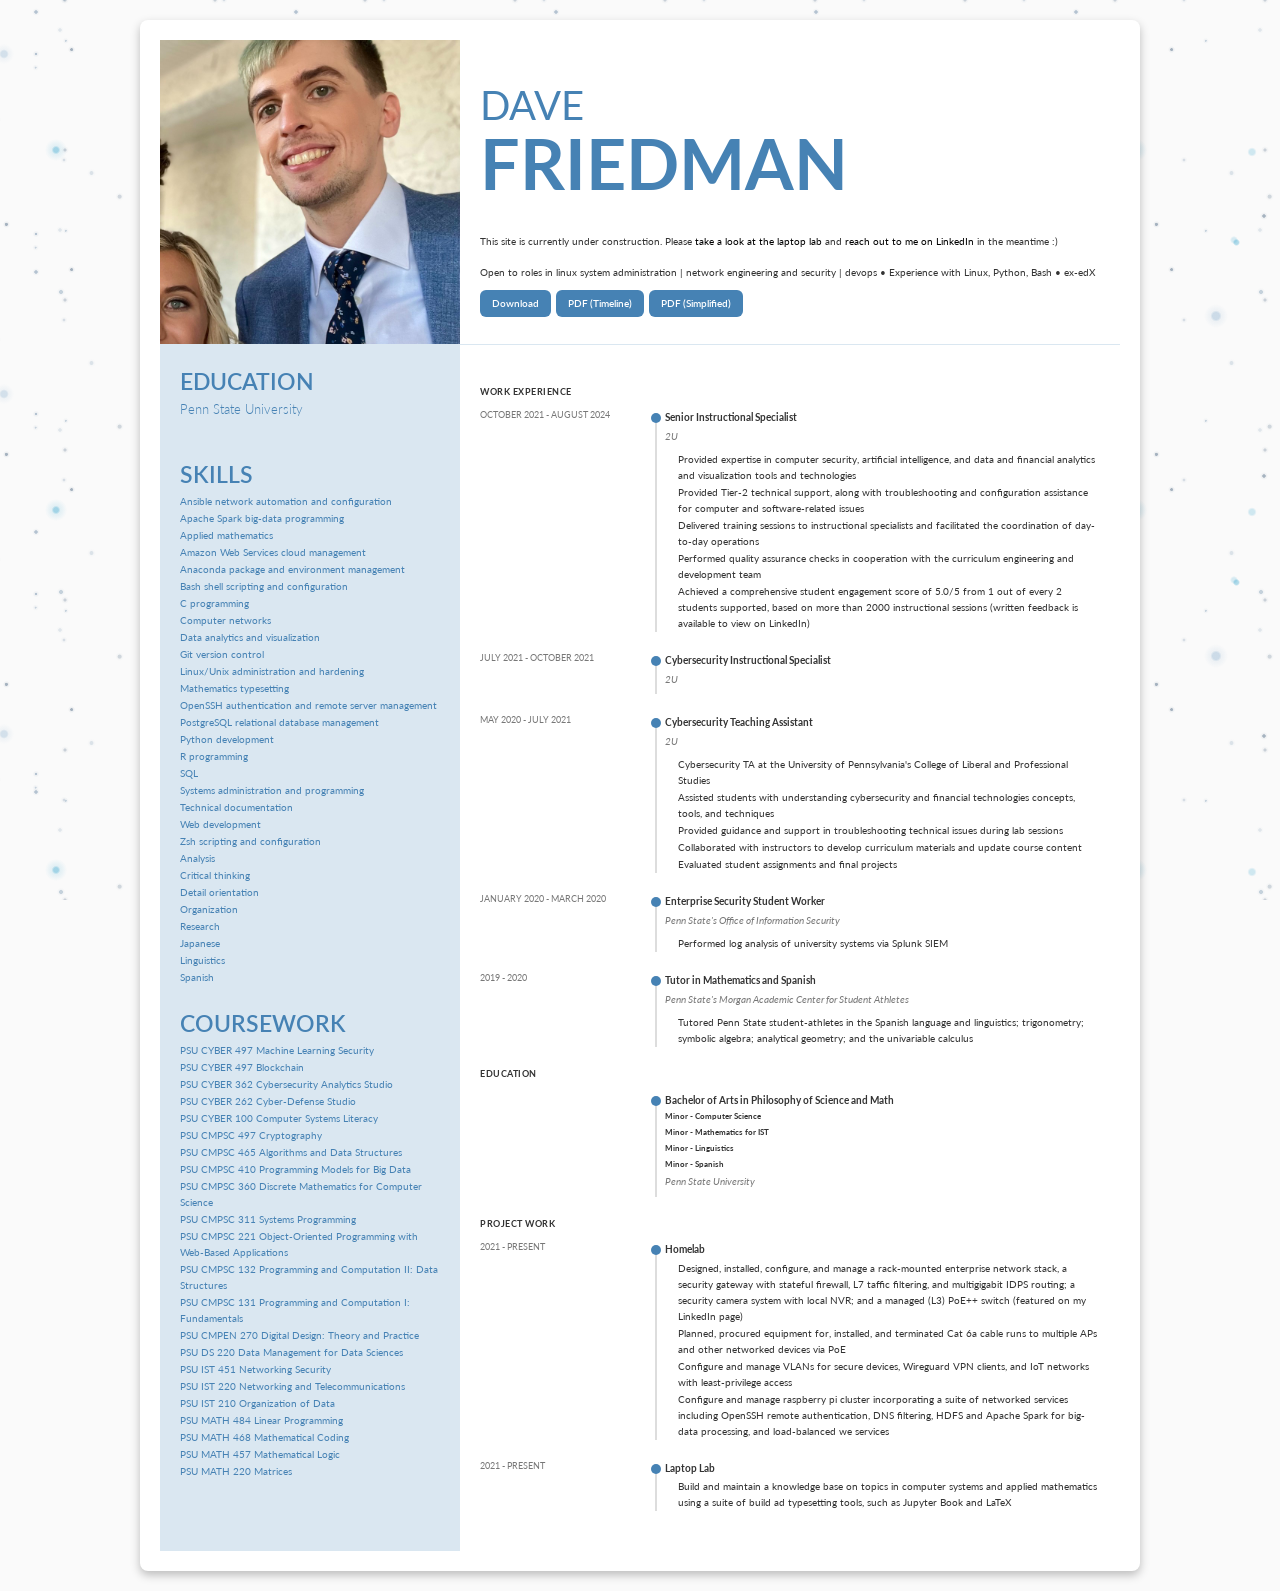
==== commit b344b9a8: "add first iteration of shimmering dust particles background effect" ====
--- a/index.html
+++ b/index.html
@@ -33,6 +33,7 @@
     |
     +-------------------------------------------------------------------------------------------------->
 <body>
+
   <main class="resume">
 
     <!--+--------------------------------------------------
@@ -65,7 +66,14 @@
 
         <p class="profile_title"></p>
         <p class="profile_description">Open to roles in linux system administration | network engineering and security | devops • Experience with Linux, Python, Bash • ex-edX</p>
-        <a class="download_button" href="./assets/pdf/resume.pdf" download="resume.pdf">Download</a>
+        
+        <!-- ✅ New unified download area -->
+        <div class="download-buttons pdf-controls">
+          <a class="btn-download" href="./assets/pdf/resume.pdf" download="resume.pdf">Download</a>
+          <a class="btn-download" onclick="printResume('timeline')">PDF (Timeline)</a>
+          <a class="btn-download" onclick="printResume('simplified')">PDF (Simplified)</a>
+        </div>
+
       </div>
     </header>
 
@@ -274,10 +282,6 @@
     </div>
   </main>
 
-  <div class="pdf-controls">
-    <button onclick="printResume('timeline'  )">Download PDF (Timeline)</button>
-    <button onclick="printResume('simplified')">Download PDF (Simplified)</button>
-  </div>
   <script>
     function printResume (mode)
     {
@@ -301,4 +305,4 @@
   </script>
 
 </body>
-</html>
+</html>
--- a/assets/css/styles.css
+++ b/assets/css/styles.css
@@ -1,380 +1,384 @@
+/* ========================================================================== */
+/*  Dave Friedman — Resume Stylesheet                                         */
+/*  Shimmering Dust: slow ramps, desynced, no particles on resume             */
+/* ========================================================================== */
+
+/* ========================================================================== */
+/*  0) Imports                                                                 */
+/* ========================================================================== */
 @import url('https://fonts.googleapis.com/css2?family=Lato:ital,wght@0,100;0,300;0,400;0,700;0,900;1,100;1,300;1,400;1,700;1,900&display=swap');
 
-:root
-{
+/* ========================================================================== */
+/*  1) Variables & Theming                                                     */
+/* ========================================================================== */
+:root{
   --font-family   : "UI Sans", Lato, Helvetica, Arial, sans-serif;
+  --text-color    : #333;
+  --primary-color : #4682B4;   /* SteelBlue */
+  --muted-color   : #777;
   --line-color    : #ddd;
-  --muted-color   : #777;
-  --primary-color : #4682B4; /* #2d9cdb; */
-  --text-color    : #333;
-
-  --line-x        : 5px; /* line horizontal offset */
-  --line-width    : 2px; /* line thickness */
-  --dot-size      : 10px;
-}
-
-/**************************************************
- *
- * common styles
- *
- **************************************************/
-img
-{
-  height    : 100%;
-  min-width : 300px;
-  width     : 100%;
-}
-a
-{
-  color           : black;
-  text-decoration : none;
-}
-ul
-{
-  list-style-type : none;
-  margin          : 0;
-  padding-left    : 1.25rem;
-}
-
-li
-{
-  margin-bottom : 0.1rem;
-}
-
-/**************************************************
- *
- * 
- *
- **************************************************/
-.description
-{
-  color       : var(--primary-color);
-  font-size   : 1.25rem;
-  font-weight : 375;
-  margin-top  : 0rem;
-  padding     : 0;
-}
-.title
-{
-  color          : var(--primary-color);
-  font-weight    : 600;
-  font-size      : 2.25rem;
-  margin         : 0;
-  text-transform : uppercase;
-}
-.section
-{
-  padding-bottom : 20px;
-}
-
-/**************************************************
- *
- * layout
- *
- **************************************************/
-
-html
-{
-  font-size : 10px;
-}
-
-body
-{
-  background  : #fafafa;
-  color       : var(--text-color);
-  font-family : var(--font-family);
-  font-size   : 10px;
-  line-height : 1.6;
-  margin      : 0;
-  padding     : 0;
-}
-
-.resume
-{
-  background    : white;
-  border-radius : 8px;
-  box-shadow    : 0 4px 10px rgba(0,0,0,0.25);
-  margin        : 2rem auto;
-  max-width     : 960px;
-  padding       : 2rem;
-
-  display               : grid;
-  gap                   : 0px;
-  grid-template-columns : 1fr 3fr;
-  grid-template-rows    : 1fr auto;
-}
-@media only screen and (max-width: 768px)
-{
-  .resume
-  {
-    grid-template-columns :  1fr;
-    width                 : 100%;
-  }
-}
-
-.left {
-  background : #DAE7F1;
-}
-.bot {
-  min-height : 100vh;
-}
-.q1 {
-  grid-column : 1;
-  /* max-height  : 300px; */
-}
-.q2 {
-  grid-column :  2/5;
-  /* max-height  : 300px; */
-  min-height  : 100px;
-  padding     : 20px;
-}
-.q3 {
-  grid-column :    1;
-  padding     : 20px;
-}
-.q4 {
-  border-top  : solid 1px #DAE7F1;
-  grid-column :                 2/5;
-  padding     :                20px;
-}
-
-.name_frst {
-  color          : var(--primary-color);
-  display        : block;
-  font-size      : clamp(2rem, 8vw, 4rem);
-  font-weight    : 400;
-  margin-bottom  : -3rem;
-  text-transform : uppercase;
-}
-.name_last {
-  color          : var(--primary-color);
-  display        : block;
-  font-size      : clamp(2.5rem, 15vw, 7rem);
-  font-weight    : 700;
-  text-transform : uppercase;
-}
-.profile_title {
-  font-size      : 1.5rem;
-  font-weight    : 400;
-  text-transform : uppercase;
-}
-
-/**************************************************
- *
- * header
- *
- **************************************************/
-.resume-header .name
-{
-  font-size : 2.25rem;
-  margin    : 0;
-}
-
-.resume-header .title
-{
-  color     : var(--primary-color);
-  font-size : 1.25rem;
-  margin    : 0.25rem 0 1rem;
-}
-
-.resume-header .summary
-{
-  color     : var(--muted-color);
-  font-size : 1rem;
-  margin    : 0;
-}
-
-/**************************************************
- *
- * section titles
- *
- **************************************************/
-.resume-section
-{
-  margin-top : 2rem;
-}
-
-.section-title
-{
-  font-size      : 0.9rem;
-  font-weight    : bold;
-  letter-spacing : 0.05rem;
-  margin         : 0 0 1rem;
-}
-
-
-/**************************************************
- *
- * timeline entries
- *
- **************************************************/
-.entry
-{
-  display               : grid;
-  gap                   : 2rem;
-  grid-template-columns : 150px 1fr;
-  margin-bottom         : 2rem;
-  position              : relative;
-}
-
-.entry-date
-{
-  color     : var(--muted-color);
-  font-size : 0.85rem;
-}
-
-.entry-content
-{
-  padding-left : 1.5rem;
-  position     : relative;
-}
-
-.entry-content::before
-{
-  background : var(--line-color); /* line color*/
-  bottom     : 0;                 /* line, where it ends */
-  content    : "";
-  left       : var(--line-x);     /* line horizontal position, relative to .entry-content */
-  position   : absolute;
-  top        : 0.4rem;                 /* line, where it starts */
-  width      : var(--line-width); /* line thickness */
-}
-
-.timeline-dot
-{
-  background    : var(--primary-color); /* dot color */
-  border-radius : 50%;                  /* dot shape - round */
-  height        : var(--dot-size);      /* dot diameter */
-                                        /* dot horizontal placement */
-  /* to center the dot over the line: dot.left = line.left - (dot.width / 2) + (line.width / 2) */
-  left          : calc(var(--line-x) - (var(--dot-size) / 2) + (var(--line-width) / 2));
-  position      : absolute;
-  top           : 0.4rem;               /* dot vertical placement */
-  width         : var(--dot-size);      /* dot diameter */
-  z-index       : 1;
-}
-
-.job-title,
-.degree
-{
-  font-weight : bold;
-  margin      : 0 0 0.25rem;
-}
-
-.company,
-.school
-{
-  color      : var(--muted-color);
-  font-style : italic;
-  margin     : 0 0 0.75rem;
-}
-
-/**************************************************
- *
- *    Q3
- *
- **************************************************/
-.skills li
-{
-  color       : var(--primary-color);
-  font-size   : 1rem;
-  font-weight : 400;
-}
-
-/**************************************************
- *
- * responsive
- *
- **************************************************/
-@media (max-width: 700px)
-{
-  .entry
-  {
-    gap                   : 1rem;
-    grid-template-columns : 1fr;
-  }
-
-  .entry-content
-  {
-    padding-left : 0;
-  }
-
-  .entry-content::before,
-  .timeline-dot
-  {
-    display : none;
-  }
-}
-
-/**************************************************
- *
- * pdf controls
- *
- **************************************************/
-.pdf-controls
-{
-  margin-top : 2rem;
-  text-align : center;
-}
-
-.pdf-controls button
-{
-  background    : var(--primary-color);
-  border        : none;
-  border-radius : 6px;
-  color         : white;
-  cursor        : pointer;
-  font-family   : var(--font-family);
-  font-size     : 0.95rem;
-  font-weight   : 600;
-  margin        : 0.5rem;
-  padding       : 0.6rem 1.2rem;
-  transition    : background 0.3s ease, transform 0.2s ease;
-}
-
-.pdf-controls button:hover
-{
-  background : #1f7fb8;
-  transform  : translateY(-2px);
-}
-
-.pdf-controls button:active
-{
-  background : #18648f;
-  transform  : translateY(0);
-}
-
-
-
-/**************************************************
- *
- * 
- *
- **************************************************/
-.download_button {
-  display    : block;
-  font-size  : 1.6rem;
-  margin-top : 1rem;
-}
-.download_button:hover {
-  color : var(--primary-color);
-}
-@media only screen and (max-width: 768px) {
-  .profile_container {
-    flex-direction : column;
-  }
-}
-
-.experience-item {
-  list-style-type : disc;
-}
-.experience-item > li:before {
-	content: "";
-	background: #231f20;
-	width: 5px;
-	height: 5px;
-	border-radius: 50%;
-	position: absolute;
-	top: 6px;
-	left: 2px;
+
+  --line-x     : 5px;
+  --line-width : 2px;
+  --dot-size   : 10px;
+
+  /* Steely blues (dominant) */
+  --dust-steel-1 : rgba(180,196,210,0.72);
+  --dust-steel-2 : rgba(120,140,160,0.60);
+  --dust-steel-3 : rgba(150,170,190,0.66);
+
+  /* Rare cyan/ocean accents */
+  --dust-cyan-core : rgba(72,173,210,0.42);
+  --dust-cyan-halo : rgba(72,173,210,0.12);
+
+  /* Rare large blues */
+  --dust-blue-core : rgba(70,130,180,0.36);
+  --dust-blue-halo : rgba(70,130,180,0.10);
+
+  /* Layer base opacities */
+  --mid-op  : 0.50;
+  --near-op : 0.58;
+
+  /* Slow glow ranges */
+  --twinkle-min-mid  : 0.26;
+  --twinkle-max-mid  : 0.78;
+  --twinkle-min-near : 0.30;
+  --twinkle-max-near : 0.84;
+}
+
+/* ========================================================================== */
+/*  2) Base / Reset                                                            */
+/* ========================================================================== */
+html{ font-size:10px; overscroll-behavior:none; }
+body{
+  background-color:#fafafa;
+  color:var(--text-color);
+  font-family:var(--font-family);
+  font-size:10px;
+  line-height:1.6;
+  margin:0; padding:0;
+  position:relative;  /* anchor for stacking above bg layers */
+  overflow-x:clip;
+}
+img{height:100%;min-width:300px;width:100%;}
+a{color:black;text-decoration:none;}
+ul{list-style-type:none;margin:0;padding-left:1.25rem;}
+li{margin-bottom:0.1rem;}
+
+/* ========================================================================== */
+/*  3) Layout (Grid & Card)                                                    */
+/* ========================================================================== */
+.resume{
+  background:#fff;
+  border-radius:8px;
+  box-shadow:0 4px 10px rgba(0,0,0,0.25);
+  margin:2rem auto;
+  max-width:960px;
+  padding:2rem;
+
+  display:grid; gap:0;
+  grid-template-columns:1fr 3fr;
+  grid-template-rows:1fr auto;
+
+  position:relative;
+  z-index:2; /* ensure content sits above all background layers */
+}
+@media (max-width:768px){
+  .resume{grid-template-columns:1fr;width:100%;}
+}
+.left{background:#DAE7F1;}
+.bot{min-height:100vh;}
+.q1{grid-column:1;}
+.q2{grid-column:2/5;min-height:100px;padding:20px;}
+.q3{grid-column:1;padding:20px;}
+.q4{border-top:solid 1px #DAE7F1;grid-column:2/5;padding:20px;}
+
+/* ========================================================================== */
+/*  4) Typography & Content                                                    */
+/* ========================================================================== */
+.description{color:var(--primary-color);font-size:1.25rem;font-weight:375;margin-top:0;padding:0;}
+.title{color:var(--primary-color);font-weight:600;font-size:2.25rem;margin:0;text-transform:uppercase;}
+.section{padding-bottom:20px;}
+.name_frst{color:var(--primary-color);display:block;font-size:clamp(2rem,8vw,4rem);font-weight:400;margin-bottom:-3rem;text-transform:uppercase;}
+.name_last{color:var(--primary-color);display:block;font-size:clamp(2.5rem,15vw,7rem);font-weight:700;text-transform:uppercase;}
+.profile_title{font-size:1.5rem;font-weight:400;text-transform:uppercase;}
+
+/* ========================================================================== */
+/*  5) Header                                                                  */
+/* ========================================================================== */
+.resume-header .name{font-size:2.25rem;margin:0;}
+.resume-header .title{color:var(--primary-color);font-size:1.25rem;margin:0.25rem 0 1rem;}
+.resume-header .summary{color:var(--muted-color);font-size:1rem;margin:0;}
+
+/* ========================================================================== */
+/*  6) Section Titles                                                          */
+/* ========================================================================== */
+.resume-section{margin-top:2rem;}
+.section-title{font-size:0.9rem;font-weight:bold;letter-spacing:0.05rem;margin:0 0 1rem;}
+
+/* ========================================================================== */
+/*  7) Timeline                                                                */
+/* ========================================================================== */
+.entry{ display:grid; gap:2rem; grid-template-columns:150px 1fr; margin-bottom:2rem; position:relative; }
+.entry-date{ color:var(--muted-color); font-size:0.85rem; }
+.entry-content{ padding-left:1.5rem; position:relative; }
+.entry-content::before{
+  background:var(--line-color); bottom:0; content:""; left:var(--line-x);
+  position:absolute; top:0.4rem; width:var(--line-width);
+}
+.timeline-dot{
+  background:var(--primary-color); border-radius:50%; height:var(--dot-size);
+  left:calc(var(--line-x) - (var(--dot-size)/2) + (var(--line-width)/2));
+  position:absolute; top:0.4rem; width:var(--dot-size); z-index:1;
+}
+.job-title,.degree{font-weight:bold;margin:0 0 0.25rem;}
+.company,.school{color:var(--muted-color);font-style:italic;margin:0 0 0.75rem;}
+
+/* ========================================================================== */
+/*  8) Skills                                                                  */
+/* ========================================================================== */
+.skills li{color:var(--primary-color);font-size:1rem;font-weight:400;}
+
+/* ========================================================================== */
+/*  9) Responsive                                                              */
+/* ========================================================================== */
+@media (max-width:700px){
+  .entry{gap:1rem;grid-template-columns:1fr;}
+  .entry-content{padding-left:0;}
+  .entry-content::before,.timeline-dot{display:none;}
+}
+
+/* ========================================================================== */
+/* Download Buttons (new unified style)                                       */
+/* ========================================================================== */
+.download-buttons {
+  display: flex;
+  flex-wrap: wrap;
+  gap: 0.5rem;
+  margin-top: 1rem;
+}
+
+.btn-download {
+  background: var(--primary-color);
+  border: none;
+  border-radius: 6px;
+  color: white;
+  cursor: pointer;
+  font-family: var(--font-family);
+  font-size: 0.95rem;
+  font-weight: 600;
+  padding: 0.6rem 1.2rem;
+  text-decoration: none; /* keeps <a> looking like a button */
+  transition: background 0.3s ease, transform 0.2s ease;
+}
+
+.btn-download:hover {
+  background: #1f7fb8;
+  transform: translateY(-2px);
+}
+
+.btn-download:active {
+  background: #18648f;
+  transform: translateY(0);
+}
+
+/* ========================================================================== */
+/* 11) Misc                                                                    */
+/* ========================================================================== */
+@media (max-width:768px){.profile_container{flex-direction:column;}}
+.experience-item{list-style-type:disc;}
+.experience-item>li:before{
+  content:""; background:#231f20; width:5px; height:5px; border-radius:50%;
+  position:absolute; top:6px; left:2px;
+}
+
+/* ========================================================================== */
+/* 12) Background Dust (Fixed, Desynced, Slow Ramps)                           */
+/*      Layers: FAR A (html::before), FAR B (html::after),                     */
+/*              MID (body::before), NEAR (body::after)                         */
+/*      NOTE: removed .resume::before to ensure ZERO specks over the card.     */
+/* ========================================================================== */
+
+/* Shared base for all dust layers */
+html::before, html::after, body::before, body::after{
+  content:"";
+  position:fixed; inset:0; pointer-events:none;
+  z-index:1; /* resume is 2 */
+  background-repeat:repeat;
+  will-change:background-position, opacity, transform;
+  transform:translateZ(0);
+}
+
+/* ---------- FAR A (dominant steely field + 1 rare large blue, 1 rare cyan) ---------- */
+html::before{
+  background-image:
+    /* micro/small/medium cores (steely) */
+    radial-gradient(circle at 12% 22%, var(--dust-steel-1) 0 0.7px, transparent 1.2px),
+    radial-gradient(circle at 78% 18%, var(--dust-steel-2) 0 1.1px, transparent 1.7px),
+    radial-gradient(circle at 20% 30%, var(--dust-steel-3) 0 1.0px, transparent 1.5px),
+    radial-gradient(circle at 70% 80%, var(--dust-steel-1) 0 1.2px, transparent 1.8px),
+    radial-gradient(circle at 40% 60%, var(--dust-steel-2) 0 1.4px, transparent 2.0px),
+    /* halos */
+    radial-gradient(circle at 12% 22%, rgba(180,196,210,0.16) 0 0.9px, transparent 3.2px),
+    radial-gradient(circle at 78% 18%, rgba(120,140,160,0.14) 0 1.3px, transparent 3.6px),
+    radial-gradient(circle at 20% 30%, rgba(150,170,190,0.14) 0 1.2px, transparent 3.4px),
+    radial-gradient(circle at 70% 80%, rgba(180,196,210,0.14) 0 1.4px, transparent 3.8px),
+    radial-gradient(circle at 40% 60%, rgba(120,140,160,0.12) 0 1.6px, transparent 4.0px),
+    /* RARE large blue + halo (1) */
+    radial-gradient(circle at 25% 45%, var(--dust-blue-core) 0 4.2px, transparent 6.2px),
+    radial-gradient(circle at 25% 45%, var(--dust-blue-halo) 0 7.0px, transparent 14px),
+    /* RARE cyan accent + halo (1) */
+    radial-gradient(circle at 60% 25%, var(--dust-cyan-core) 0 2.4px, transparent 4.4px),
+    radial-gradient(circle at 60% 25%, var(--dust-cyan-halo) 0 5.0px, transparent 11px);
+  background-size:
+    180px 180px, 220px 220px, 180px 180px, 220px 220px, 260px 260px,
+    180px 180px, 220px 220px, 180px 180px, 220px 220px, 260px 260px,
+    580px 580px, 580px 580px,
+    360px 360px, 360px 360px;
+  background-position:
+    14px 28px, 120px 10px, 0 0, 60px 120px, 120px 60px,
+    14px 28px, 120px 10px, 0 0, 60px 120px, 120px 60px,
+    80px 200px, 80px 200px,
+    200px 60px, 200px 60px;
+  animation: far-wobble-a 140s linear infinite;
+}
+
+/* ---------- FAR B (secondary steely field; no large dots, 1 rare cyan) ---------- */
+html::after{
+  background-image:
+    radial-gradient(circle at 22% 12%, var(--dust-steel-1) 0 0.7px, transparent 1.1px),
+    radial-gradient(circle at 68% 28%, var(--dust-steel-2) 0 1.2px, transparent 1.8px),
+    radial-gradient(circle at 10% 70%, var(--dust-steel-3) 0 1.4px, transparent 2.0px),
+    radial-gradient(circle at 77% 84%, var(--dust-steel-1) 0 1.6px, transparent 2.3px),
+    /* halos */
+    radial-gradient(circle at 22% 12%, rgba(180,196,210,0.16) 0 0.9px, transparent 3.0px),
+    radial-gradient(circle at 68% 28%, rgba(120,140,160,0.14) 0 1.4px, transparent 3.6px),
+    radial-gradient(circle at 10% 70%, rgba(150,170,190,0.14) 0 1.6px, transparent 3.8px),
+    radial-gradient(circle at 77% 84%, rgba(180,196,210,0.14) 0 1.8px, transparent 4.2px),
+    /* RARE cyan accent (1) */
+    radial-gradient(circle at 46% 36%, var(--dust-cyan-core) 0 2.0px, transparent 3.6px);
+  background-size:
+    190px 190px, 230px 230px, 260px 260px, 300px 300px,
+    190px 190px, 230px 230px, 260px 260px, 300px 300px,
+    340px 340px;
+  background-position:
+    24px 18px, 80px 160px, 10px 90px, 130px 40px,
+    24px 18px, 80px 160px, 10px 90px, 130px 40px,
+    60px 120px;
+  animation: far-wobble-b 125s linear infinite;
+}
+
+/* ---------- MID (few mid-size blues; 1 rare cyan) ---------- */
+body::before{
+  background-image:
+    radial-gradient(circle at 15% 75%, var(--dust-steel-3) 0 1.0px, transparent 1.7px),
+    radial-gradient(circle at 80% 15%, var(--dust-steel-1) 0 1.3px, transparent 2.1px),
+    radial-gradient(circle at 52% 42%, var(--dust-steel-2) 0 1.6px, transparent 2.4px),
+    /* halos */
+    radial-gradient(circle at 15% 75%, rgba(150,170,190,0.16) 0 1.2px, transparent 3.6px),
+    radial-gradient(circle at 80% 15%, rgba(180,196,210,0.16) 0 1.5px, transparent 3.8px),
+    radial-gradient(circle at 52% 42%, rgba(120,140,160,0.14) 0 1.8px, transparent 4.2px),
+    /* RARE mid large blues (2) + halos */
+    radial-gradient(circle at 35% 65%, var(--dust-blue-core) 0 2.8px, transparent 4.6px),
+    radial-gradient(circle at 60% 10%, var(--dust-blue-core) 0 3.0px, transparent 4.8px),
+    radial-gradient(circle at 35% 65%, var(--dust-blue-halo) 0 5.0px, transparent 9.8px),
+    radial-gradient(circle at 60% 10%, var(--dust-blue-halo) 0 5.4px, transparent 10.2px),
+    /* RARE cyan (1) */
+    radial-gradient(circle at 10% 50%, var(--dust-cyan-core) 0 2.2px, transparent 4.0px);
+  background-size:
+    160px 160px, 200px 200px, 230px 230px,
+    160px 160px, 200px 200px, 230px 230px,
+    320px 320px, 340px 340px, 320px 320px, 340px 340px,
+    340px 340px;
+  background-position:
+    40px 40px, 100px 0, 0 100px,
+    40px 40px, 100px 0, 0 100px,
+    50px 220px, 140px 20px, 50px 220px, 140px 20px,
+    180px 70px;
+  opacity:var(--mid-op);
+  animation:
+    drift-mid         74s linear infinite,
+    twinkle-glow-mid  22s infinite;
+}
+
+/* ---------- NEAR (closest field; 1–2 large blues; 1 rare cyan) ---------- */
+body::after{
+  background-image:
+    radial-gradient(circle at 30% 20%, var(--dust-steel-2) 0 1.1px, transparent 1.9px),
+    radial-gradient(circle at 85% 70%, var(--dust-steel-1) 0 1.5px, transparent 2.3px),
+    radial-gradient(circle at 62% 18%, var(--dust-steel-3) 0 1.9px, transparent 2.7px),
+    /* halos */
+    radial-gradient(circle at 30% 20%, rgba(120,140,160,0.16) 0 1.3px, transparent 3.9px),
+    radial-gradient(circle at 85% 70%, rgba(180,196,210,0.16) 0 1.7px, transparent 4.3px),
+    radial-gradient(circle at 62% 18%, rgba(150,170,190,0.14) 0 2.1px, transparent 4.7px),
+    /* RARE near large blues (2) + halos */
+    radial-gradient(circle at 40% 40%, var(--dust-blue-core) 0 3.6px, transparent 5.6px),
+    radial-gradient(circle at 55% 60%, var(--dust-blue-core) 0 4.2px, transparent 6.6px),
+    radial-gradient(circle at 40% 40%, var(--dust-blue-halo) 0 6.6px, transparent 12px),
+    radial-gradient(circle at 55% 60%, var(--dust-blue-halo) 0 7.2px, transparent 14px),
+    /* RARE cyan (1) */
+    radial-gradient(circle at 20% 70%, var(--dust-cyan-core) 0 2.6px, transparent 4.6px);
+  background-size:
+    150px 150px, 190px 190px, 220px 220px,
+    150px 150px, 190px 190px, 220px 220px,
+    340px 340px, 380px 380px, 340px 340px, 380px 380px,
+    360px 360px;
+  background-position:
+    20px 120px, 120px 40px, 80px 80px,
+    20px 120px, 120px 40px, 80px 80px,
+    60px 180px, 150px 210px, 60px 180px, 150px 210px,
+    100px 260px;
+  opacity:var(--near-op);
+  animation:
+    drift-near         62s linear infinite,
+    twinkle-glow-near  20s infinite;
+}
+
+/* ========================================================================== */
+/* 13) Animations                                                              */
+/* ========================================================================== */
+/* far micro-wobbles (independent phases) */
+@keyframes far-wobble-a{
+  0%{background-position:14px 28px,120px 10px,0 0,60px 120px,120px 60px,14px 28px,120px 10px,0 0,60px 120px,120px 60px,80px 200px,80px 200px,200px 60px,200px 60px;}
+  50%{background-position:13px 27px,119px 9px,-1px -1px,59px 119px,119px 59px,13px 27px,119px 9px,-1px -1px,59px 119px,119px 59px,79px 199px,79px 199px,199px 59px,199px 59px;}
+  100%{background-position:14px 28px,120px 10px,0 0,60px 120px,120px 60px,14px 28px,120px 10px,0 0,60px 120px,120px 60px,80px 200px,80px 200px,200px 60px,200px 60px;}
+}
+@keyframes far-wobble-b{
+  0%{background-position:24px 18px,80px 160px,10px 90px,130px 40px,24px 18px,80px 160px,10px 90px,130px 40px,60px 120px;}
+  50%{background-position:23px 17px,79px 159px,9px 89px,128px 38px,23px 17px,79px 159px,9px 89px,128px 38px,59px 119px;}
+  100%{background-position:24px 18px,80px 160px,10px 90px,130px 40px,24px 18px,80px 160px,10px 90px,130px 40px,60px 120px;}
+}
+
+/* slow-ramp glow (long brighten + dwell + long dim) */
+@keyframes twinkle-glow-mid{
+  0%  {opacity:var(--twinkle-min-mid);  animation-timing-function:cubic-bezier(0.30,0.00,0.15,1.00);}
+  46% {opacity:var(--twinkle-max-mid);}
+  62% {opacity:var(--twinkle-max-mid);  animation-timing-function:cubic-bezier(0.30,0.00,0.15,1.00);}
+  100%{opacity:var(--twinkle-min-mid);}
+}
+@keyframes twinkle-glow-near{
+  0%  {opacity:var(--twinkle-min-near); animation-timing-function:cubic-bezier(0.28,0.00,0.14,1.00);}
+  42% {opacity:var(--twinkle-max-near);}
+  60% {opacity:var(--twinkle-max-near); animation-timing-function:cubic-bezier(0.28,0.00,0.14,1.00);}
+  100%{opacity:var(--twinkle-min-near);}
+}
+
+/* opposed slow drifts (parallax) */
+@keyframes drift-mid{
+  0%{background-position:40px 40px,100px 0,0 100px,40px 40px,100px 0,0 100px,50px 220px,140px 20px,50px 220px,140px 20px,180px 70px;}
+  100%{background-position:-260px -200px,-160px -240px,-200px -160px,-260px -200px,-160px -240px,-200px -160px,-220px -260px,-180px -200px,-220px -260px,-180px -200px,-300px -240px;}
+}
+@keyframes drift-near{
+  0%{background-position:20px 120px,120px 40px,80px 80px,20px 120px,120px 40px,80px 80px,60px 180px,150px 210px,60px 180px,150px 210px,100px 260px;}
+  100%{background-position:300px 260px,220px 300px,260px 220px,300px 260px,220px 300px,260px 220px,320px 300px,280px 320px,320px 300px,280px 320px,260px 360px;}
+}
+
+/* ========================================================================== */
+/* 14) Accessibility & Print                                                   */
+/* ========================================================================== */
+@media (prefers-reduced-motion:reduce){
+  html::before,html::after,body::before,body::after{animation:none !important;background-attachment:fixed;}
+}
+@media print{
+  html::before,html::after,body::before,body::after{display:none !important;}
 }
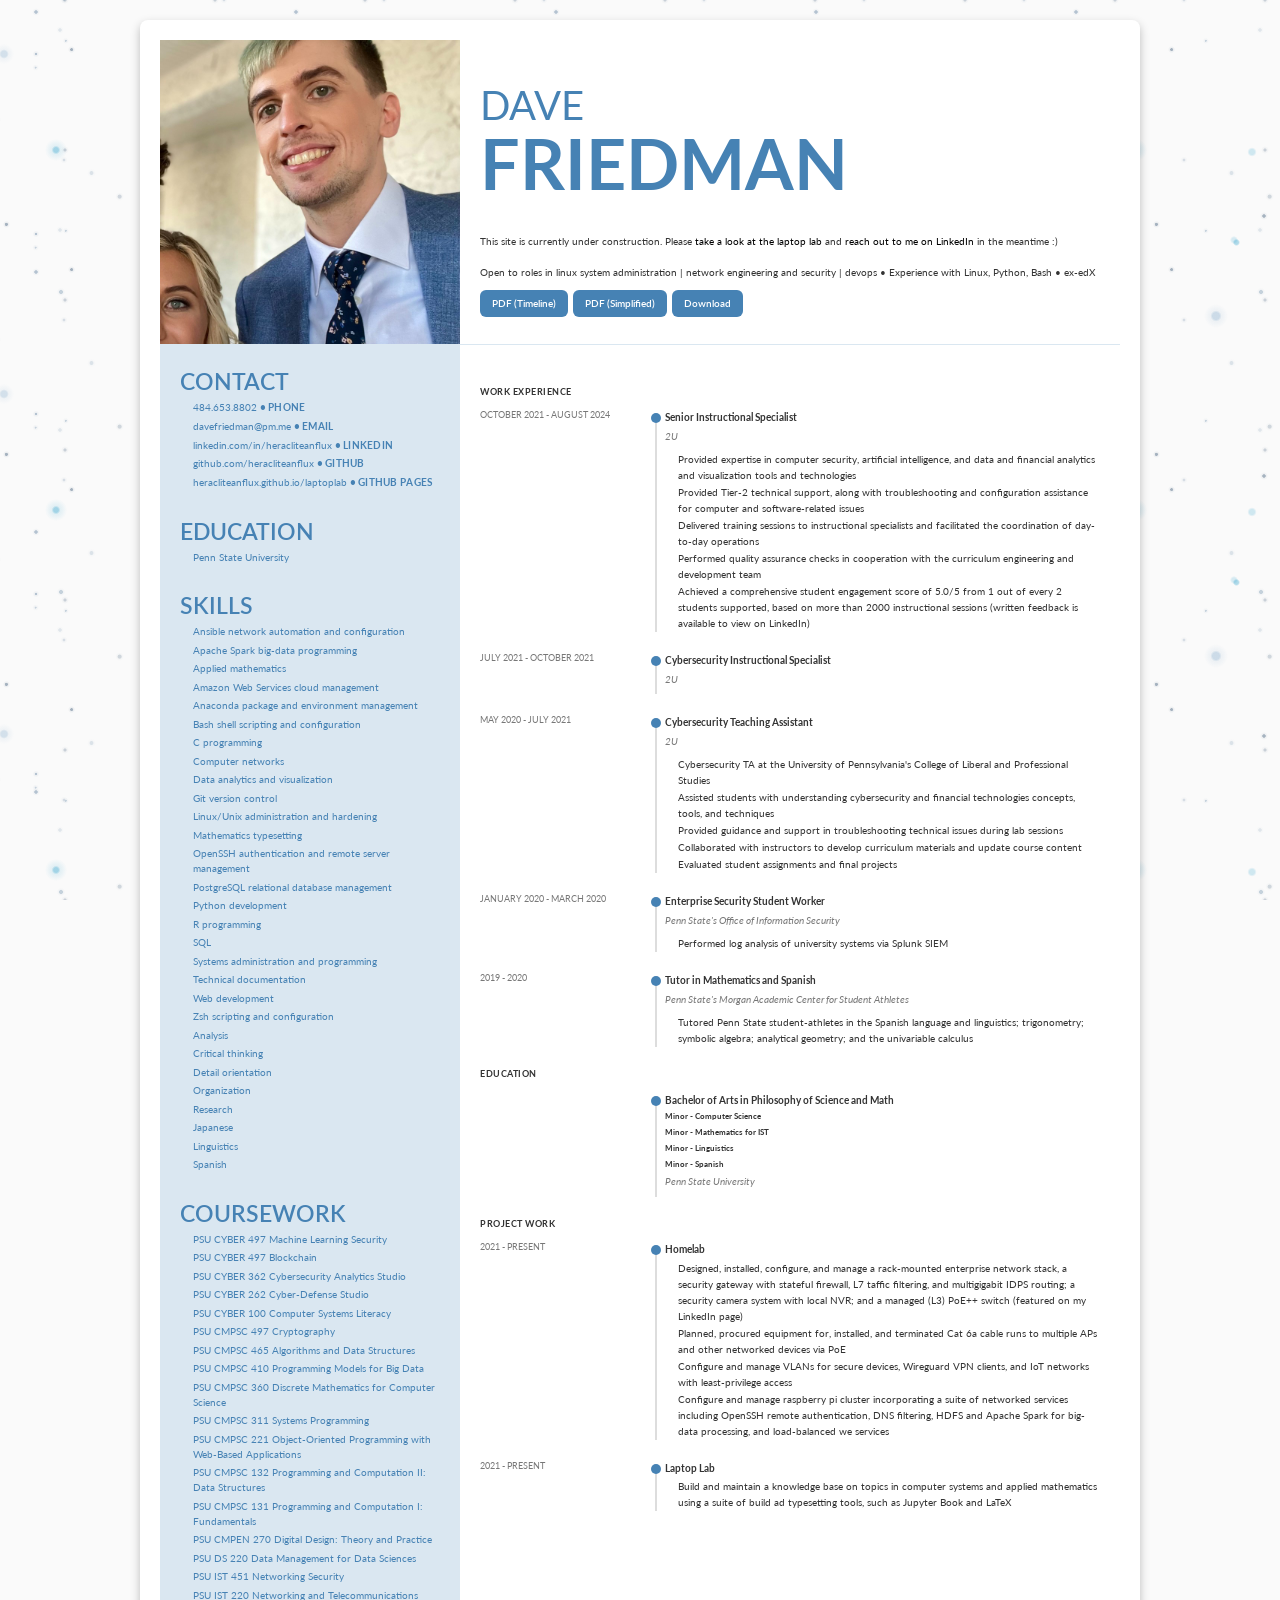
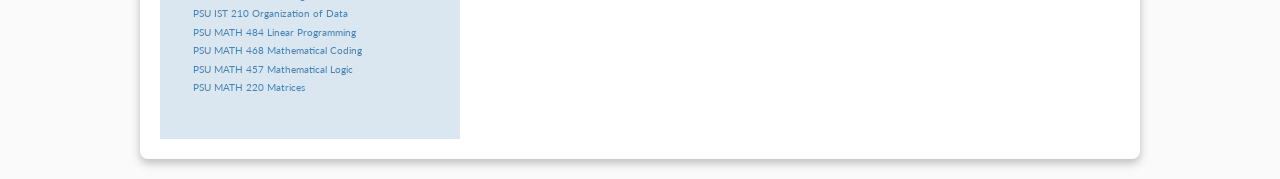
==== commit 26061354: "first attempt at mobile friendly version" ====
--- a/index.html
+++ b/index.html
@@ -8,12 +8,13 @@
     +-------------------------------------------------------------------------------------------------->
 <head>
 
-  <!-- Global site tag (gtag.js) - Google Analytics -->
+  <!-- Google tag (gtag.js) -->
   <script async src="https://www.googletagmanager.com/gtag/js?id=G-H3FHXK217B"></script>
   <script>
     window.dataLayer = window.dataLayer || [];
     function gtag(){dataLayer.push(arguments);}
     gtag('js', new Date());
+    
     gtag('config', 'G-H3FHXK217B');
   </script>
 
@@ -24,7 +25,6 @@
   <link                       rel="stylesheet" type="text/css" href="assets/css/styles.css" />
   <link id="print-timeline"   rel="stylesheet" type="text/css" href="assets/css/print-timeline.css" disabled />
   <link id="print-simplified" rel="stylesheet" type="text/css" href="assets/css/print-simplified.css" disabled />
-  <link                       rel="stylesheet" type="text/css" href="https://cdnjs.cloudflare.com/ajax/libs/font-awesome/6.4.0/css/all.min.css" />
 </head>
 
 <!--+--------------------------------------------------------------------------------------------------
@@ -67,11 +67,11 @@
         <p class="profile_title"></p>
         <p class="profile_description">Open to roles in linux system administration | network engineering and security | devops • Experience with Linux, Python, Bash • ex-edX</p>
         
-        <!-- ✅ New unified download area -->
+        <!-- ✅ Unified download area -->
         <div class="download-buttons pdf-controls">
-          <a class="btn-download" href="./assets/pdf/resume.pdf" download="resume.pdf">Download</a>
           <a class="btn-download" onclick="printResume('timeline')">PDF (Timeline)</a>
           <a class="btn-download" onclick="printResume('simplified')">PDF (Simplified)</a>
+          <a class="btn-download" href="./assets/pdf/resume.pdf" download="resume.pdf">Download</a>
         </div>
 
       </div>
@@ -80,19 +80,35 @@
     <!--+--------------------------------------------------
         |
         |    lower left
-        |      education
-        |      skills
+        |      contact (standardized)
+        |      education (standardized)
+        |      skills (standardized)
+        |      coursework
         |
         +-------------------------------------------------->
     <div class="bot left q3">
 
-      <!-- EDUCATION -->
+      <!-- CONTACT (standardized to Skills list spacing/type) -->
+      <section class="contact section">
+        <h3 class="title">Contact</h3>
+        <ul class="skill_list description contact-list">
+          <li><a href="tel:+14846538802">484.653.8802</a> <span class="contact-label"> • Phone</span></li>
+          <li><a href="mailto:davefriedman@pm.me">davefriedman@pm.me</a> <span class="contact-label"> • Email</span></li>
+          <li><a href="https://linkedin.com/in/heracliteanflux">linkedin.com/in/heracliteanflux</a> <span class="contact-label"> • LinkedIn</span></li>
+          <li><a href="https://github.com/heracliteanflux">github.com/heracliteanflux</a> <span class="contact-label"> • GitHub</span></li>
+          <li><a href="https://heracliteanflux.github.io/laptoplab/">heracliteanflux.github.io/laptoplab</a> <span class="contact-label"> • GitHub Pages</span></li>
+        </ul>
+      </section>
+
+      <!-- EDUCATION (standardized to Skills list spacing/type) -->
       <section class="education section">
         <h3 class="title">Education</h3>
-        <h4 class="description">Penn State University</h4>
-      </section>
-
-      <!-- SKILLS -->
+        <ul class="skill_list description">
+          <li>Penn State University</li>
+        </ul>
+      </section>
+
+      <!-- SKILLS (unchanged content; standardized style already) -->
       <section class="skills section">
         <h3 class="title">Skills</h3>
         <ul class="skill_list description">
@@ -128,7 +144,7 @@
         </ul>
       </section>
 
-      <!-- COURSEWORK -->
+      <!-- COURSEWORK (unchanged) -->
       <section class="skills section">
         <h3 class="title">Coursework</h3>
         <ul class="skill_list description">
--- a/assets/css/styles.css
+++ b/assets/css/styles.css
@@ -1,16 +1,15 @@
-/* ========================================================================== */
-/*  Dave Friedman — Resume Stylesheet                                         */
-/*  Shimmering Dust: slow ramps, desynced, no particles on resume             */
-/* ========================================================================== */
-
-/* ========================================================================== */
-/*  0) Imports                                                                 */
-/* ========================================================================== */
+/****************************************************************************************************
+ *
+ *    01) Imports
+ *
+ ****************************************************************************************************/
 @import url('https://fonts.googleapis.com/css2?family=Lato:ital,wght@0,100;0,300;0,400;0,700;0,900;1,100;1,300;1,400;1,700;1,900&display=swap');
 
-/* ========================================================================== */
-/*  1) Variables & Theming                                                     */
-/* ========================================================================== */
+/****************************************************************************************************
+ *
+ *    02) Variables & Theming
+ *
+ ****************************************************************************************************/
 :root{
   --font-family   : "UI Sans", Lato, Helvetica, Arial, sans-serif;
   --text-color    : #333;
@@ -46,188 +45,457 @@
   --twinkle-max-near : 0.84;
 }
 
-/* ========================================================================== */
-/*  2) Base / Reset                                                            */
-/* ========================================================================== */
-html{ font-size:10px; overscroll-behavior:none; }
-body{
-  background-color:#fafafa;
-  color:var(--text-color);
-  font-family:var(--font-family);
-  font-size:10px;
-  line-height:1.6;
-  margin:0; padding:0;
-  position:relative;  /* anchor for stacking above bg layers */
-  overflow-x:clip;
-}
-img{height:100%;min-width:300px;width:100%;}
-a{color:black;text-decoration:none;}
-ul{list-style-type:none;margin:0;padding-left:1.25rem;}
-li{margin-bottom:0.1rem;}
-
-/* ========================================================================== */
-/*  3) Layout (Grid & Card)                                                    */
-/* ========================================================================== */
+/****************************************************************************************************
+ *
+ *    03) Base / Reset
+ *
+ ****************************************************************************************************/
+html
+{
+  font-size           : 10px;
+  overscroll-behavior : none;
+}
+
+body
+{
+  background-color : #fafafa;
+  color            : var(--text-color);
+  font-family      : var(--font-family);
+  font-size        : 10px;
+  line-height      : 1.6;
+  margin           : 0;
+  padding          : 0;
+  position         : relative;  /* anchor for stacking above bg layers */
+  overflow-x       : clip;
+}
+
+img
+{
+  height    : 100%;
+  min-width : 300px;
+  width     : 100%;
+}
+
+a
+{
+  color           : black;
+  text-decoration : none;
+}
+
+ul
+{
+  list-style-type : none;
+  margin          : 0;
+  padding-left    : 1.25rem;
+}
+
+li
+{
+  margin-bottom : 0.1rem;
+}
+
+/****************************************************************************************************
+ *
+ *    04) Layout (Grid & Card)
+ *
+ ****************************************************************************************************/
 .resume{
-  background:#fff;
-  border-radius:8px;
-  box-shadow:0 4px 10px rgba(0,0,0,0.25);
-  margin:2rem auto;
-  max-width:960px;
-  padding:2rem;
-
-  display:grid; gap:0;
-  grid-template-columns:1fr 3fr;
-  grid-template-rows:1fr auto;
-
-  position:relative;
-  z-index:2; /* ensure content sits above all background layers */
-}
-@media (max-width:768px){
-  .resume{grid-template-columns:1fr;width:100%;}
-}
-.left{background:#DAE7F1;}
-.bot{min-height:100vh;}
-.q1{grid-column:1;}
-.q2{grid-column:2/5;min-height:100px;padding:20px;}
-.q3{grid-column:1;padding:20px;}
-.q4{border-top:solid 1px #DAE7F1;grid-column:2/5;padding:20px;}
-
-/* ========================================================================== */
-/*  4) Typography & Content                                                    */
-/* ========================================================================== */
-.description{color:var(--primary-color);font-size:1.25rem;font-weight:375;margin-top:0;padding:0;}
-.title{color:var(--primary-color);font-weight:600;font-size:2.25rem;margin:0;text-transform:uppercase;}
-.section{padding-bottom:20px;}
-.name_frst{color:var(--primary-color);display:block;font-size:clamp(2rem,8vw,4rem);font-weight:400;margin-bottom:-3rem;text-transform:uppercase;}
-.name_last{color:var(--primary-color);display:block;font-size:clamp(2.5rem,15vw,7rem);font-weight:700;text-transform:uppercase;}
-.profile_title{font-size:1.5rem;font-weight:400;text-transform:uppercase;}
-
-/* ========================================================================== */
-/*  5) Header                                                                  */
-/* ========================================================================== */
-.resume-header .name{font-size:2.25rem;margin:0;}
-.resume-header .title{color:var(--primary-color);font-size:1.25rem;margin:0.25rem 0 1rem;}
-.resume-header .summary{color:var(--muted-color);font-size:1rem;margin:0;}
-
-/* ========================================================================== */
-/*  6) Section Titles                                                          */
-/* ========================================================================== */
-.resume-section{margin-top:2rem;}
-.section-title{font-size:0.9rem;font-weight:bold;letter-spacing:0.05rem;margin:0 0 1rem;}
-
-/* ========================================================================== */
-/*  7) Timeline                                                                */
-/* ========================================================================== */
-.entry{ display:grid; gap:2rem; grid-template-columns:150px 1fr; margin-bottom:2rem; position:relative; }
-.entry-date{ color:var(--muted-color); font-size:0.85rem; }
-.entry-content{ padding-left:1.5rem; position:relative; }
-.entry-content::before{
-  background:var(--line-color); bottom:0; content:""; left:var(--line-x);
-  position:absolute; top:0.4rem; width:var(--line-width);
-}
-.timeline-dot{
-  background:var(--primary-color); border-radius:50%; height:var(--dot-size);
-  left:calc(var(--line-x) - (var(--dot-size)/2) + (var(--line-width)/2));
-  position:absolute; top:0.4rem; width:var(--dot-size); z-index:1;
-}
-.job-title,.degree{font-weight:bold;margin:0 0 0.25rem;}
-.company,.school{color:var(--muted-color);font-style:italic;margin:0 0 0.75rem;}
-
-/* ========================================================================== */
-/*  8) Skills                                                                  */
-/* ========================================================================== */
-.skills li{color:var(--primary-color);font-size:1rem;font-weight:400;}
-
-/* ========================================================================== */
-/*  9) Responsive                                                              */
-/* ========================================================================== */
-@media (max-width:700px){
-  .entry{gap:1rem;grid-template-columns:1fr;}
-  .entry-content{padding-left:0;}
-  .entry-content::before,.timeline-dot{display:none;}
-}
-
-/* ========================================================================== */
-/* Download Buttons (new unified style)                                       */
-/* ========================================================================== */
-.download-buttons {
-  display: flex;
-  flex-wrap: wrap;
-  gap: 0.5rem;
-  margin-top: 1rem;
-}
-
-.btn-download {
-  background: var(--primary-color);
-  border: none;
-  border-radius: 6px;
-  color: white;
-  cursor: pointer;
-  font-family: var(--font-family);
-  font-size: 0.95rem;
-  font-weight: 600;
-  padding: 0.6rem 1.2rem;
-  text-decoration: none; /* keeps <a> looking like a button */
-  transition: background 0.3s ease, transform 0.2s ease;
-}
-
-.btn-download:hover {
-  background: #1f7fb8;
-  transform: translateY(-2px);
-}
-
-.btn-download:active {
-  background: #18648f;
-  transform: translateY(0);
-}
-
-/* ========================================================================== */
-/* 11) Misc                                                                    */
-/* ========================================================================== */
-@media (max-width:768px){.profile_container{flex-direction:column;}}
-.experience-item{list-style-type:disc;}
-.experience-item>li:before{
-  content:""; background:#231f20; width:5px; height:5px; border-radius:50%;
-  position:absolute; top:6px; left:2px;
-}
-
-/* ========================================================================== */
-/* 12) Background Dust (Fixed, Desynced, Slow Ramps)                           */
-/*      Layers: FAR A (html::before), FAR B (html::after),                     */
-/*              MID (body::before), NEAR (body::after)                         */
-/*      NOTE: removed .resume::before to ensure ZERO specks over the card.     */
-/* ========================================================================== */
-
+  background    : #fff;
+  border-radius : 8px;
+  box-shadow    : 0 4px 10px rgba(0,0,0,0.25);
+  margin        : 2rem auto;
+  max-width     : 960px;
+  padding       : 2rem;
+
+  display               : grid; gap:0;
+  grid-template-columns : 1fr 3fr;
+  grid-template-rows    : 1fr auto;
+
+  position : relative;
+  z-index  : 2; /* ensure content sits above all background layers */
+}
+@media (max-width:768px)
+{
+  .resume
+  {
+    grid-template-columns : 1fr;
+    width                 : 100%;
+  }
+}
+
+.left
+{
+  background : #DAE7F1;
+}
+
+.bot
+{
+  min-height : 100vh;
+}
+
+.q1
+{
+  grid-column : 1;
+}
+
+.q2
+{
+  grid-column : 2/5;
+  min-height  : 100px;
+  padding     : 20px;
+}
+
+.q3
+{
+  grid-column : 1;
+  padding     : 20px;
+}
+
+.q4
+{
+  border-top  : solid 1px #DAE7F1;
+  grid-column : 2/5;
+  padding     : 20px;
+}
+
+/****************************************************************************************************
+ *
+ *    05) Typography & Content
+ *
+ ****************************************************************************************************/
+.description
+{
+  color       : var(--primary-color);
+  font-size   : 1.25rem;
+  font-weight : 375;
+  margin-top  : 0;
+  padding     : 0;
+}
+
+.title
+{
+  color          : var(--primary-color);
+  font-weight    : 600;
+  font-size      : 2.25rem;
+  margin         : 0;
+  text-transform : uppercase;
+}
+
+.section
+{
+  padding-bottom : 20px;
+}
+
+.name_frst
+{
+  color          : var(--primary-color);
+  display        : block;
+  font-size      : clamp(2rem,8vw,4rem);
+  font-weight    : 400;
+  margin-bottom  : -3rem;
+  text-transform : uppercase;
+}
+
+.name_last
+{
+  color          : var(--primary-color);
+  display        : block;
+  font-size      : clamp(2.5rem,15vw,7rem);
+  font-weight    : 700;
+  text-transform : uppercase;
+}
+
+.profile_title
+{
+  font-size      : 1.5rem;
+  font-weight    : 400;
+  text-transform : uppercase;
+}
+
+/****************************************************************************************************
+ *
+ *    06) Header
+ *
+ ****************************************************************************************************/
+.resume-header .name
+{
+  font-size : 2.25rem;
+  margin    : 0;
+}
+
+.resume-header .title
+{
+  color     : var(--primary-color);
+  font-size : 1.25rem;
+  margin    : 0.25rem 0 1rem;
+}
+
+.resume-header .summary
+{
+  color     : var(--muted-color);
+  font-size : 1rem;
+  margin    : 0;
+}
+
+/****************************************************************************************************
+ *
+ *    07) Section Titles
+ *
+ ****************************************************************************************************/
+.resume-section
+{
+  margin-top : 2rem;
+}
+
+.section-title
+{
+  font-size      : 0.9rem;
+  font-weight    : bold;
+  letter-spacing : 0.05rem;
+  margin         : 0 0 1rem;
+}
+
+/****************************************************************************************************
+ *
+ *    08) Timeline
+ *
+ ****************************************************************************************************/
+.entry
+{
+  display               : grid;
+  gap                   : 2rem;
+  grid-template-columns : 150px 1fr;
+  margin-bottom         : 2rem;
+  position              : relative;
+}
+
+.entry-date
+{
+  color     : var(--muted-color);
+  font-size : 0.85rem;
+}
+
+.entry-content
+{
+  padding-left : 1.5rem;
+  position     : relative;
+}
+
+.entry-content::before
+{
+  background : var(--line-color);
+  bottom     : 0;
+  content    : "";
+  left       : var(--line-x);
+  position   : absolute;
+  top        : 0.4rem;
+  width      : var(--line-width);
+}
+
+.timeline-dot
+{
+  background    : var(--primary-color);
+  border-radius : 50%;
+  height        : var(--dot-size);
+  left          : calc(var(--line-x) - (var(--dot-size)/2) + (var(--line-width)/2));
+  position      : absolute;
+  top           : 0.4rem;
+  width         : var(--dot-size);
+  z-index       : 1;
+}
+
+.job-title,
+.degree
+{
+  font-weight : bold;
+  margin      : 0 0 0.25rem;
+}
+
+.company,
+.school
+{
+  color      : var(--muted-color);
+  font-style : italic;
+  margin     : 0 0 0.75rem;
+}
+
+/****************************************************************************************************
+ *
+ *    09) Skills / Contact / Education
+ *
+ ****************************************************************************************************/
+/* Base list style shared by Skills, Contact, and Education (left column) */
+.skill_list
+{
+  margin       : 0;
+  padding-left : 1.25rem;
+}
+
+.skill_list li
+{
+  color         : var(--primary-color);
+  font-size     : 1rem;
+  font-weight   : 400;
+  margin-bottom : 0.35rem; /* slightly more breathing room than 0.1rem */
+  line-height   : 1.5;
+}
+
+/* Contact tweaks: keep values clickable; keep same type/weight/spacing */
+.contact-list a
+{
+  color           : var(--primary-color);
+  text-decoration : none;
+}
+
+.contact-list a:hover
+{
+  text-decoration : underline;
+}
+
+.contact-label
+{
+  font-size      : 0.95rem;
+  font-weight    : 700;
+  text-transform : uppercase;
+  letter-spacing : 0.03em;
+  color          : var(--primary-color);
+}
+
+/****************************************************************************************************
+ *
+ *    10) Responsive
+ *
+ ****************************************************************************************************/
+@media (max-width:700px)
+{
+  .entry
+  {
+    gap                   : 1rem;
+    grid-template-columns : 1fr;
+  }
+
+  .entry-content
+  {
+    padding-left : 0;
+  }
+
+  .entry-content::before,
+  .timeline-dot
+  {
+    display : none;
+  }
+}
+
+/* mobile tweaks */
+@media (max-width:768px)
+{
+  .resume { padding: 1.2rem; margin: 1rem auto; }
+
+  /* ensure all grid items span full width on single-column layout */
+  .q1, .q2, .q3, .q4 { grid-column: 1; }
+
+  /* make the portrait image behave nicely on small screens */
+  .q1 img { min-width: 0; height: auto; max-height: 32vh; object-fit: cover; }
+
+  /* tighten large headings a touch on phones */
+  .title { font-size: 1.8rem; }
+  .description { font-size: 1.1rem; }
+
+  /* friendlier spacing for lists and buttons */
+  .skill_list { padding-left: 1rem; }
+  .skill_list li { margin-bottom: 0.3rem; }
+  .download-buttons { gap: 0.4rem; }
+  .contact-list a { word-break: break-word; }
+}
+
+@media (max-width:420px)
+{
+  /* stack buttons cleanly on very narrow screens */
+  .download-buttons .btn-download { width: 100%; text-align: center; }
+  .name_frst { margin-bottom: -2rem; }
+}
+
+/****************************************************************************************************
+ *
+ *    11) Download Buttons
+ *
+ ****************************************************************************************************/
+.download-buttons
+{
+  display    : flex;
+  flex-wrap  : wrap;
+  gap        : 0.5rem;
+  margin-top : 1rem;
+  position   : relative;
+  z-index    : 3;
+}
+
+.btn-download
+{
+  background      : var(--primary-color);
+  border          : none;
+  border-radius   : 6px;
+  color           : white;
+  cursor          : pointer;
+  font-family     : var(--font-family);
+  font-size       : 0.95rem;
+  font-weight     : 600;
+  padding         : 0.6rem 1.2rem;
+  text-decoration : none;
+  transition      : background 0.3s ease, transform 0.2s ease;
+}
+
+.btn-download:hover
+{
+  background : #1f7fb8;
+  transform  : translateY(-2px);
+}
+
+.btn-download:active
+{
+  background : #18648f;
+  transform  : translateY(0);
+}
+
+/****************************************************************************************************
+ *
+ *    12) Background Dust (Fixed, Desynced, Slow Ramps)
+ *      Layers: FAR A (html::before), FAR B (html::after),
+ *              MID (body::before), NEAR (body::after)
+ *      NOTE: removed .resume::before to ensure ZERO specks over the card.
+ *
+ ****************************************************************************************************/
 /* Shared base for all dust layers */
-html::before, html::after, body::before, body::after{
-  content:"";
-  position:fixed; inset:0; pointer-events:none;
-  z-index:1; /* resume is 2 */
-  background-repeat:repeat;
-  will-change:background-position, opacity, transform;
-  transform:translateZ(0);
-}
-
-/* ---------- FAR A (dominant steely field + 1 rare large blue, 1 rare cyan) ---------- */
+html::before,
+html::after,
+body::before,
+body::after
+{
+  background-repeat : repeat;
+  content           : "";
+  inset             : 0;
+  pointer-events    : none;
+  position          : fixed;
+  transform         : translateZ(0);
+  will-change       : background-position, opacity, transform;
+  z-index           : 1; /* resume is 2 */
+}
+
+/* ---------- FAR A ---------- */
 html::before{
   background-image:
-    /* micro/small/medium cores (steely) */
     radial-gradient(circle at 12% 22%, var(--dust-steel-1) 0 0.7px, transparent 1.2px),
     radial-gradient(circle at 78% 18%, var(--dust-steel-2) 0 1.1px, transparent 1.7px),
     radial-gradient(circle at 20% 30%, var(--dust-steel-3) 0 1.0px, transparent 1.5px),
     radial-gradient(circle at 70% 80%, var(--dust-steel-1) 0 1.2px, transparent 1.8px),
     radial-gradient(circle at 40% 60%, var(--dust-steel-2) 0 1.4px, transparent 2.0px),
-    /* halos */
     radial-gradient(circle at 12% 22%, rgba(180,196,210,0.16) 0 0.9px, transparent 3.2px),
     radial-gradient(circle at 78% 18%, rgba(120,140,160,0.14) 0 1.3px, transparent 3.6px),
     radial-gradient(circle at 20% 30%, rgba(150,170,190,0.14) 0 1.2px, transparent 3.4px),
     radial-gradient(circle at 70% 80%, rgba(180,196,210,0.14) 0 1.4px, transparent 3.8px),
     radial-gradient(circle at 40% 60%, rgba(120,140,160,0.12) 0 1.6px, transparent 4.0px),
-    /* RARE large blue + halo (1) */
     radial-gradient(circle at 25% 45%, var(--dust-blue-core) 0 4.2px, transparent 6.2px),
     radial-gradient(circle at 25% 45%, var(--dust-blue-halo) 0 7.0px, transparent 14px),
-    /* RARE cyan accent + halo (1) */
     radial-gradient(circle at 60% 25%, var(--dust-cyan-core) 0 2.4px, transparent 4.4px),
     radial-gradient(circle at 60% 25%, var(--dust-cyan-halo) 0 5.0px, transparent 11px);
   background-size:
@@ -243,19 +511,17 @@
   animation: far-wobble-a 140s linear infinite;
 }
 
-/* ---------- FAR B (secondary steely field; no large dots, 1 rare cyan) ---------- */
+/* ---------- FAR B ---------- */
 html::after{
   background-image:
     radial-gradient(circle at 22% 12%, var(--dust-steel-1) 0 0.7px, transparent 1.1px),
     radial-gradient(circle at 68% 28%, var(--dust-steel-2) 0 1.2px, transparent 1.8px),
     radial-gradient(circle at 10% 70%, var(--dust-steel-3) 0 1.4px, transparent 2.0px),
     radial-gradient(circle at 77% 84%, var(--dust-steel-1) 0 1.6px, transparent 2.3px),
-    /* halos */
     radial-gradient(circle at 22% 12%, rgba(180,196,210,0.16) 0 0.9px, transparent 3.0px),
     radial-gradient(circle at 68% 28%, rgba(120,140,160,0.14) 0 1.4px, transparent 3.6px),
     radial-gradient(circle at 10% 70%, rgba(150,170,190,0.14) 0 1.6px, transparent 3.8px),
     radial-gradient(circle at 77% 84%, rgba(180,196,210,0.14) 0 1.8px, transparent 4.2px),
-    /* RARE cyan accent (1) */
     radial-gradient(circle at 46% 36%, var(--dust-cyan-core) 0 2.0px, transparent 3.6px);
   background-size:
     190px 190px, 230px 230px, 260px 260px, 300px 300px,
@@ -268,22 +534,19 @@
   animation: far-wobble-b 125s linear infinite;
 }
 
-/* ---------- MID (few mid-size blues; 1 rare cyan) ---------- */
+/* ---------- MID ---------- */
 body::before{
   background-image:
     radial-gradient(circle at 15% 75%, var(--dust-steel-3) 0 1.0px, transparent 1.7px),
     radial-gradient(circle at 80% 15%, var(--dust-steel-1) 0 1.3px, transparent 2.1px),
     radial-gradient(circle at 52% 42%, var(--dust-steel-2) 0 1.6px, transparent 2.4px),
-    /* halos */
     radial-gradient(circle at 15% 75%, rgba(150,170,190,0.16) 0 1.2px, transparent 3.6px),
     radial-gradient(circle at 80% 15%, rgba(180,196,210,0.16) 0 1.5px, transparent 3.8px),
     radial-gradient(circle at 52% 42%, rgba(120,140,160,0.14) 0 1.8px, transparent 4.2px),
-    /* RARE mid large blues (2) + halos */
     radial-gradient(circle at 35% 65%, var(--dust-blue-core) 0 2.8px, transparent 4.6px),
     radial-gradient(circle at 60% 10%, var(--dust-blue-core) 0 3.0px, transparent 4.8px),
     radial-gradient(circle at 35% 65%, var(--dust-blue-halo) 0 5.0px, transparent 9.8px),
     radial-gradient(circle at 60% 10%, var(--dust-blue-halo) 0 5.4px, transparent 10.2px),
-    /* RARE cyan (1) */
     radial-gradient(circle at 10% 50%, var(--dust-cyan-core) 0 2.2px, transparent 4.0px);
   background-size:
     160px 160px, 200px 200px, 230px 230px,
@@ -301,22 +564,19 @@
     twinkle-glow-mid  22s infinite;
 }
 
-/* ---------- NEAR (closest field; 1–2 large blues; 1 rare cyan) ---------- */
+/* ---------- NEAR ---------- */
 body::after{
   background-image:
     radial-gradient(circle at 30% 20%, var(--dust-steel-2) 0 1.1px, transparent 1.9px),
     radial-gradient(circle at 85% 70%, var(--dust-steel-1) 0 1.5px, transparent 2.3px),
     radial-gradient(circle at 62% 18%, var(--dust-steel-3) 0 1.9px, transparent 2.7px),
-    /* halos */
     radial-gradient(circle at 30% 20%, rgba(120,140,160,0.16) 0 1.3px, transparent 3.9px),
     radial-gradient(circle at 85% 70%, rgba(180,196,210,0.16) 0 1.7px, transparent 4.3px),
     radial-gradient(circle at 62% 18%, rgba(150,170,190,0.14) 0 2.1px, transparent 4.7px),
-    /* RARE near large blues (2) + halos */
     radial-gradient(circle at 40% 40%, var(--dust-blue-core) 0 3.6px, transparent 5.6px),
     radial-gradient(circle at 55% 60%, var(--dust-blue-core) 0 4.2px, transparent 6.6px),
     radial-gradient(circle at 40% 40%, var(--dust-blue-halo) 0 6.6px, transparent 12px),
     radial-gradient(circle at 55% 60%, var(--dust-blue-halo) 0 7.2px, transparent 14px),
-    /* RARE cyan (1) */
     radial-gradient(circle at 20% 70%, var(--dust-cyan-core) 0 2.6px, transparent 4.6px);
   background-size:
     150px 150px, 190px 190px, 220px 220px,
@@ -334,10 +594,11 @@
     twinkle-glow-near  20s infinite;
 }
 
-/* ========================================================================== */
-/* 13) Animations                                                              */
-/* ========================================================================== */
-/* far micro-wobbles (independent phases) */
+/****************************************************************************************************
+ *
+ *    13) Animations
+ *
+ ****************************************************************************************************/
 @keyframes far-wobble-a{
   0%{background-position:14px 28px,120px 10px,0 0,60px 120px,120px 60px,14px 28px,120px 10px,0 0,60px 120px,120px 60px,80px 200px,80px 200px,200px 60px,200px 60px;}
   50%{background-position:13px 27px,119px 9px,-1px -1px,59px 119px,119px 59px,13px 27px,119px 9px,-1px -1px,59px 119px,119px 59px,79px 199px,79px 199px,199px 59px,199px 59px;}
@@ -348,22 +609,18 @@
   50%{background-position:23px 17px,79px 159px,9px 89px,128px 38px,23px 17px,79px 159px,9px 89px,128px 38px,59px 119px;}
   100%{background-position:24px 18px,80px 160px,10px 90px,130px 40px,24px 18px,80px 160px,10px 90px,130px 40px,60px 120px;}
 }
-
-/* slow-ramp glow (long brighten + dwell + long dim) */
 @keyframes twinkle-glow-mid{
-  0%  {opacity:var(--twinkle-min-mid);  animation-timing-function:cubic-bezier(0.30,0.00,0.15,1.00);}
-  46% {opacity:var(--twinkle-max-mid);}
-  62% {opacity:var(--twinkle-max-mid);  animation-timing-function:cubic-bezier(0.30,0.00,0.15,1.00);}
+  0%{opacity:var(--twinkle-min-mid);animation-timing-function:cubic-bezier(0.30,0.00,0.15,1.00);}
+  46%{opacity:var(--twinkle-max-mid);}
+  62%{opacity:var(--twinkle-max-mid);animation-timing-function:cubic-bezier(0.30,0.00,0.15,1.00);}
   100%{opacity:var(--twinkle-min-mid);}
 }
 @keyframes twinkle-glow-near{
-  0%  {opacity:var(--twinkle-min-near); animation-timing-function:cubic-bezier(0.28,0.00,0.14,1.00);}
-  42% {opacity:var(--twinkle-max-near);}
-  60% {opacity:var(--twinkle-max-near); animation-timing-function:cubic-bezier(0.28,0.00,0.14,1.00);}
+  0%{opacity:var(--twinkle-min-near);animation-timing-function:cubic-bezier(0.28,0.00,0.14,1.00);}
+  42%{opacity:var(--twinkle-max-near);}
+  60%{opacity:var(--twinkle-max-near);animation-timing-function:cubic-bezier(0.28,0.00,0.14,1.00);}
   100%{opacity:var(--twinkle-min-near);}
 }
-
-/* opposed slow drifts (parallax) */
 @keyframes drift-mid{
   0%{background-position:40px 40px,100px 0,0 100px,40px 40px,100px 0,0 100px,50px 220px,140px 20px,50px 220px,140px 20px,180px 70px;}
   100%{background-position:-260px -200px,-160px -240px,-200px -160px,-260px -200px,-160px -240px,-200px -160px,-220px -260px,-180px -200px,-220px -260px,-180px -200px,-300px -240px;}
@@ -373,12 +630,30 @@
   100%{background-position:300px 260px,220px 300px,260px 220px,300px 260px,220px 300px,260px 220px,320px 300px,280px 320px,320px 300px,280px 320px,260px 360px;}
 }
 
-/* ========================================================================== */
-/* 14) Accessibility & Print                                                   */
-/* ========================================================================== */
-@media (prefers-reduced-motion:reduce){
-  html::before,html::after,body::before,body::after{animation:none !important;background-attachment:fixed;}
-}
-@media print{
-  html::before,html::after,body::before,body::after{display:none !important;}
+/****************************************************************************************************
+ *
+ *    14) Accessibility & Print
+ *
+ ****************************************************************************************************/
+@media (prefers-reduced-motion:reduce)
+{
+  html::before,
+  html::after,
+  body::before,
+  body::after
+  {
+    animation             : none !important;
+    background-attachment : fixed;
+  }
+}
+
+@media print
+{
+  html::before,
+  html::after,
+  body::before,
+  body::after
+  {
+    display : none !important;
+  }
 }
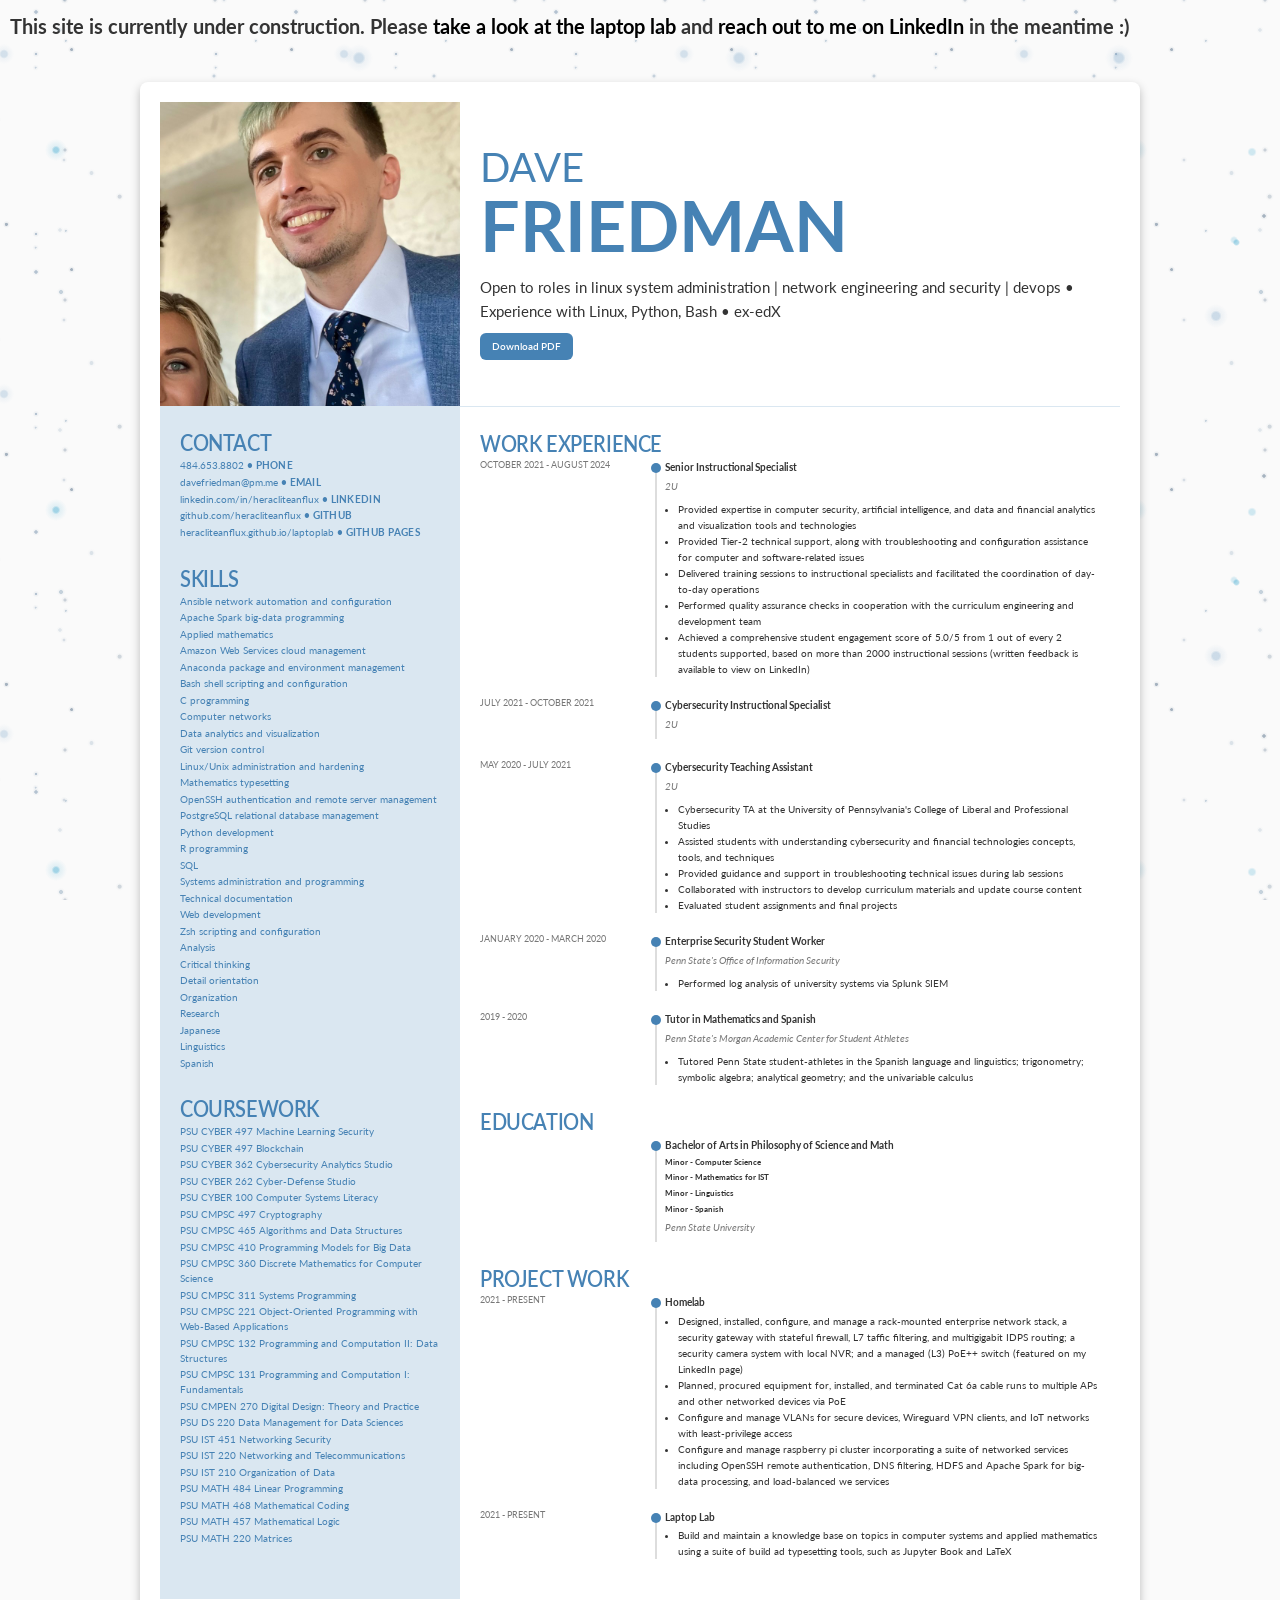
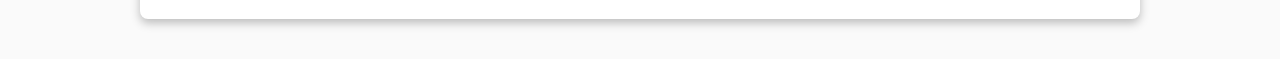
==== commit 3f756444: "make some stylistic adjustments" ====
--- a/index.html
+++ b/index.html
@@ -34,47 +34,47 @@
     +-------------------------------------------------------------------------------------------------->
 <body>
 
+  <div id="banner">
+    <h1>
+      This site is currently under construction. Please <a href="https://heracliteanflux.github.io/laptoplab/">take a look at the laptop lab</a> and <a href="https://www.linkedin.com/in/heracliteanflux/">reach out to me on LinkedIn</a> in the meantime :)
+    </h1>
+  </div>
+
   <main class="resume">
 
     <!--+--------------------------------------------------
         |
-        |    upper left
-        |      image
+        |    Quadrant - upper left - PROFILE PIC
         |
         +-------------------------------------------------->
     <div class="top left q1">
-      <img src="./assets/img/profile_img.png" alt="Dave Friedman">
+      <img id="portrait" src="./assets/img/portrait.png" alt="Dave Friedman">
     </div>
 
     <!--+--------------------------------------------------
         |
-        |    upper right
+        |    Quadrant - upper right
         |      name
-        |      contact
         |      introduction
         |
         +-------------------------------------------------->
     <header class="top rght q2">
-      <div>
-        <h1 class="">
+
+      <!-- name -->
+        <h1>
           <span class="name_frst">Dave</span>
           <span class="name_last">Friedman</span>
         </h1>
-        <p class="summary">
-          This site is currently under construction. Please <a href="https://heracliteanflux.github.io/laptoplab/">take a look at the laptop lab</a> and <a href="https://www.linkedin.com/in/heracliteanflux/">reach out to me on LinkedIn</a> in the meantime :)
-        </p>
-
-        <p class="profile_title"></p>
-        <p class="profile_description">Open to roles in linux system administration | network engineering and security | devops • Experience with Linux, Python, Bash • ex-edX</p>
+
+        <p class="introduction">Open to roles in linux system administration | network engineering and security | devops • Experience with Linux, Python, Bash • ex-edX</p>
         
-        <!-- ✅ Unified download area -->
+        <!-- Download -->
         <div class="download-buttons pdf-controls">
-          <a class="btn-download" onclick="printResume('timeline')">PDF (Timeline)</a>
-          <a class="btn-download" onclick="printResume('simplified')">PDF (Simplified)</a>
-          <a class="btn-download" href="./assets/pdf/resume.pdf" download="resume.pdf">Download</a>
-        </div>
-
-      </div>
+          <a class="btn-download" href="./assets/pdf/resume.pdf" download="resume.pdf">Download PDF</a>
+          <!-- <a class="btn-download" onclick="printResume('simplified')">PDF (Simplified)</a> -->
+          <!-- <a class="btn-download" onclick="printResume('timeline')">PDF (Timeline)</a> -->
+        </div>
+
     </header>
 
     <!--+--------------------------------------------------
@@ -97,14 +97,6 @@
           <li><a href="https://linkedin.com/in/heracliteanflux">linkedin.com/in/heracliteanflux</a> <span class="contact-label"> • LinkedIn</span></li>
           <li><a href="https://github.com/heracliteanflux">github.com/heracliteanflux</a> <span class="contact-label"> • GitHub</span></li>
           <li><a href="https://heracliteanflux.github.io/laptoplab/">heracliteanflux.github.io/laptoplab</a> <span class="contact-label"> • GitHub Pages</span></li>
-        </ul>
-      </section>
-
-      <!-- EDUCATION (standardized to Skills list spacing/type) -->
-      <section class="education section">
-        <h3 class="title">Education</h3>
-        <ul class="skill_list description">
-          <li>Penn State University</li>
         </ul>
       </section>
 
@@ -186,7 +178,7 @@
 
       <!-- Work Experience -->
       <section class="resume-section">
-        <h3 class="section-title">WORK EXPERIENCE</h3>
+        <h3 class="title">WORK EXPERIENCE</h3>
         <div class="entry">
           <div class="entry-date">OCTOBER 2021 - AUGUST 2024</div>
           <div class="entry-content">
@@ -252,7 +244,7 @@
   
       <!-- Education -->
       <section class="resume-section">
-        <h3 class="section-title">EDUCATION</h3>
+        <h3 class="title">EDUCATION</h3>
         <div class="entry">
           <div class="entry-date"></div>
           <div class="entry-content">
@@ -269,7 +261,7 @@
   
       <!-- Projects -->
       <section class="resume-section">
-        <h3 class="section-title">PROJECT WORK</h3>
+        <h3 class="title">PROJECT WORK</h3>
         <div class="entry">
           <div class="entry-date">2021 - PRESENT</div>
           <div class="entry-content">
--- a/assets/css/styles.css
+++ b/assets/css/styles.css
@@ -61,7 +61,7 @@
   background-color : #fafafa;
   color            : var(--text-color);
   font-family      : var(--font-family);
-  font-size        : 10px;
+  /* font-size        : 10px; */
   line-height      : 1.6;
   margin           : 0;
   padding          : 0;
@@ -69,13 +69,6 @@
   overflow-x       : clip;
 }
 
-img
-{
-  height    : 100%;
-  min-width : 300px;
-  width     : 100%;
-}
-
 a
 {
   color           : black;
@@ -84,30 +77,48 @@
 
 ul
 {
-  list-style-type : none;
   margin          : 0;
   padding-left    : 1.25rem;
 }
 
 li
 {
-  margin-bottom : 0.1rem;
-}
-
-/****************************************************************************************************
- *
- *    04) Layout (Grid & Card)
- *
- ****************************************************************************************************/
-.resume{
+  margin-bottom : 0;
+}
+
+/****************************************************************************************************
+ *
+ *    banner
+ *
+ ****************************************************************************************************/
+#banner
+{
+  height : fit-content;
+  margin : 10px;
+  width  : 100%;
+}
+
+#banner h1
+{
+  margin : 0;
+}
+
+/****************************************************************************************************
+ *
+ *    RESUME
+ *
+ ****************************************************************************************************/
+.resume
+{
   background    : #fff;
   border-radius : 8px;
   box-shadow    : 0 4px 10px rgba(0,0,0,0.25);
-  margin        : 2rem auto;
+  margin        : 4rem auto;
   max-width     : 960px;
   padding       : 2rem;
 
-  display               : grid; gap:0;
+  display               : grid;
+  gap                   : 0;
   grid-template-columns : 1fr 3fr;
   grid-template-rows    : 1fr auto;
 
@@ -123,25 +134,28 @@
   }
 }
 
+/* Q1 & Q2 */
+.top
+{
+
+}
+
+/* Q3 & Q4 */
+.bot
+{
+  min-height : fit-content;
+}
+
+/* Q1 & Q3 */
 .left
 {
   background : #DAE7F1;
 }
 
-.bot
-{
-  min-height : 100vh;
-}
-
-.q1
-{
-  grid-column : 1;
-}
-
 .q2
 {
   grid-column : 2/5;
-  min-height  : 100px;
+  /* min-height  : 100px; */
   padding     : 20px;
 }
 
@@ -149,6 +163,16 @@
 {
   grid-column : 1;
   padding     : 20px;
+}
+
+.q3 ul
+{
+  color           : var(--primary-color);
+  font-size       : 1.25rem;
+  font-weight     : 375;
+  list-style-type : none;
+  margin-top      : 0;
+  padding         : 0;
 }
 
 .q4
@@ -163,22 +187,15 @@
  *    05) Typography & Content
  *
  ****************************************************************************************************/
-.description
-{
-  color       : var(--primary-color);
-  font-size   : 1.25rem;
-  font-weight : 375;
-  margin-top  : 0;
-  padding     : 0;
-}
-
 .title
 {
   color          : var(--primary-color);
   font-weight    : 600;
-  font-size      : 2.25rem;
+  font-size      : 2.0rem;
+  letter-spacing : -0.02em;
   margin         : 0;
   text-transform : uppercase;
+  transform      : scaleY(1.1);
 }
 
 .section
@@ -186,11 +203,34 @@
   padding-bottom : 20px;
 }
 
+/****************************************************************************************************
+ *
+ *    PROFILE PICTURE (Q1)
+ *
+ ****************************************************************************************************/
+.q1
+{
+  grid-column : 1;
+  min-height  : 300px;
+  min-width   : 300px;
+}
+
+#portrait
+{
+  height : 100%;
+  width  : 100%;
+}
+
+/****************************************************************************************************
+ *
+ *    PROFILE INTRODUCTION (Q2)
+ *
+ ****************************************************************************************************/
 .name_frst
 {
   color          : var(--primary-color);
   display        : block;
-  font-size      : clamp(2rem,8vw,4rem);
+  font-size      : clamp(2rem,6vw,4rem);
   font-weight    : 400;
   margin-bottom  : -3rem;
   text-transform : uppercase;
@@ -200,59 +240,15 @@
 {
   color          : var(--primary-color);
   display        : block;
-  font-size      : clamp(2.5rem,15vw,7rem);
+  font-size      : clamp(2.5rem,8vw,7rem);
   font-weight    : 700;
   text-transform : uppercase;
 }
 
-.profile_title
-{
-  font-size      : 1.5rem;
-  font-weight    : 400;
-  text-transform : uppercase;
-}
-
-/****************************************************************************************************
- *
- *    06) Header
- *
- ****************************************************************************************************/
-.resume-header .name
-{
-  font-size : 2.25rem;
-  margin    : 0;
-}
-
-.resume-header .title
-{
-  color     : var(--primary-color);
-  font-size : 1.25rem;
-  margin    : 0.25rem 0 1rem;
-}
-
-.resume-header .summary
-{
-  color     : var(--muted-color);
-  font-size : 1rem;
-  margin    : 0;
-}
-
-/****************************************************************************************************
- *
- *    07) Section Titles
- *
- ****************************************************************************************************/
-.resume-section
-{
-  margin-top : 2rem;
-}
-
-.section-title
-{
-  font-size      : 0.9rem;
-  font-weight    : bold;
-  letter-spacing : 0.05rem;
-  margin         : 0 0 1rem;
+.introduction
+{
+  font-size : 15px;
+  margin    : -20px 0 0 0;
 }
 
 /****************************************************************************************************
@@ -336,7 +332,7 @@
   color         : var(--primary-color);
   font-size     : 1rem;
   font-weight   : 400;
-  margin-bottom : 0.35rem; /* slightly more breathing room than 0.1rem */
+  margin-bottom : 0.15rem; /* slightly more breathing room than 0.1rem */
   line-height   : 1.5;
 }
 
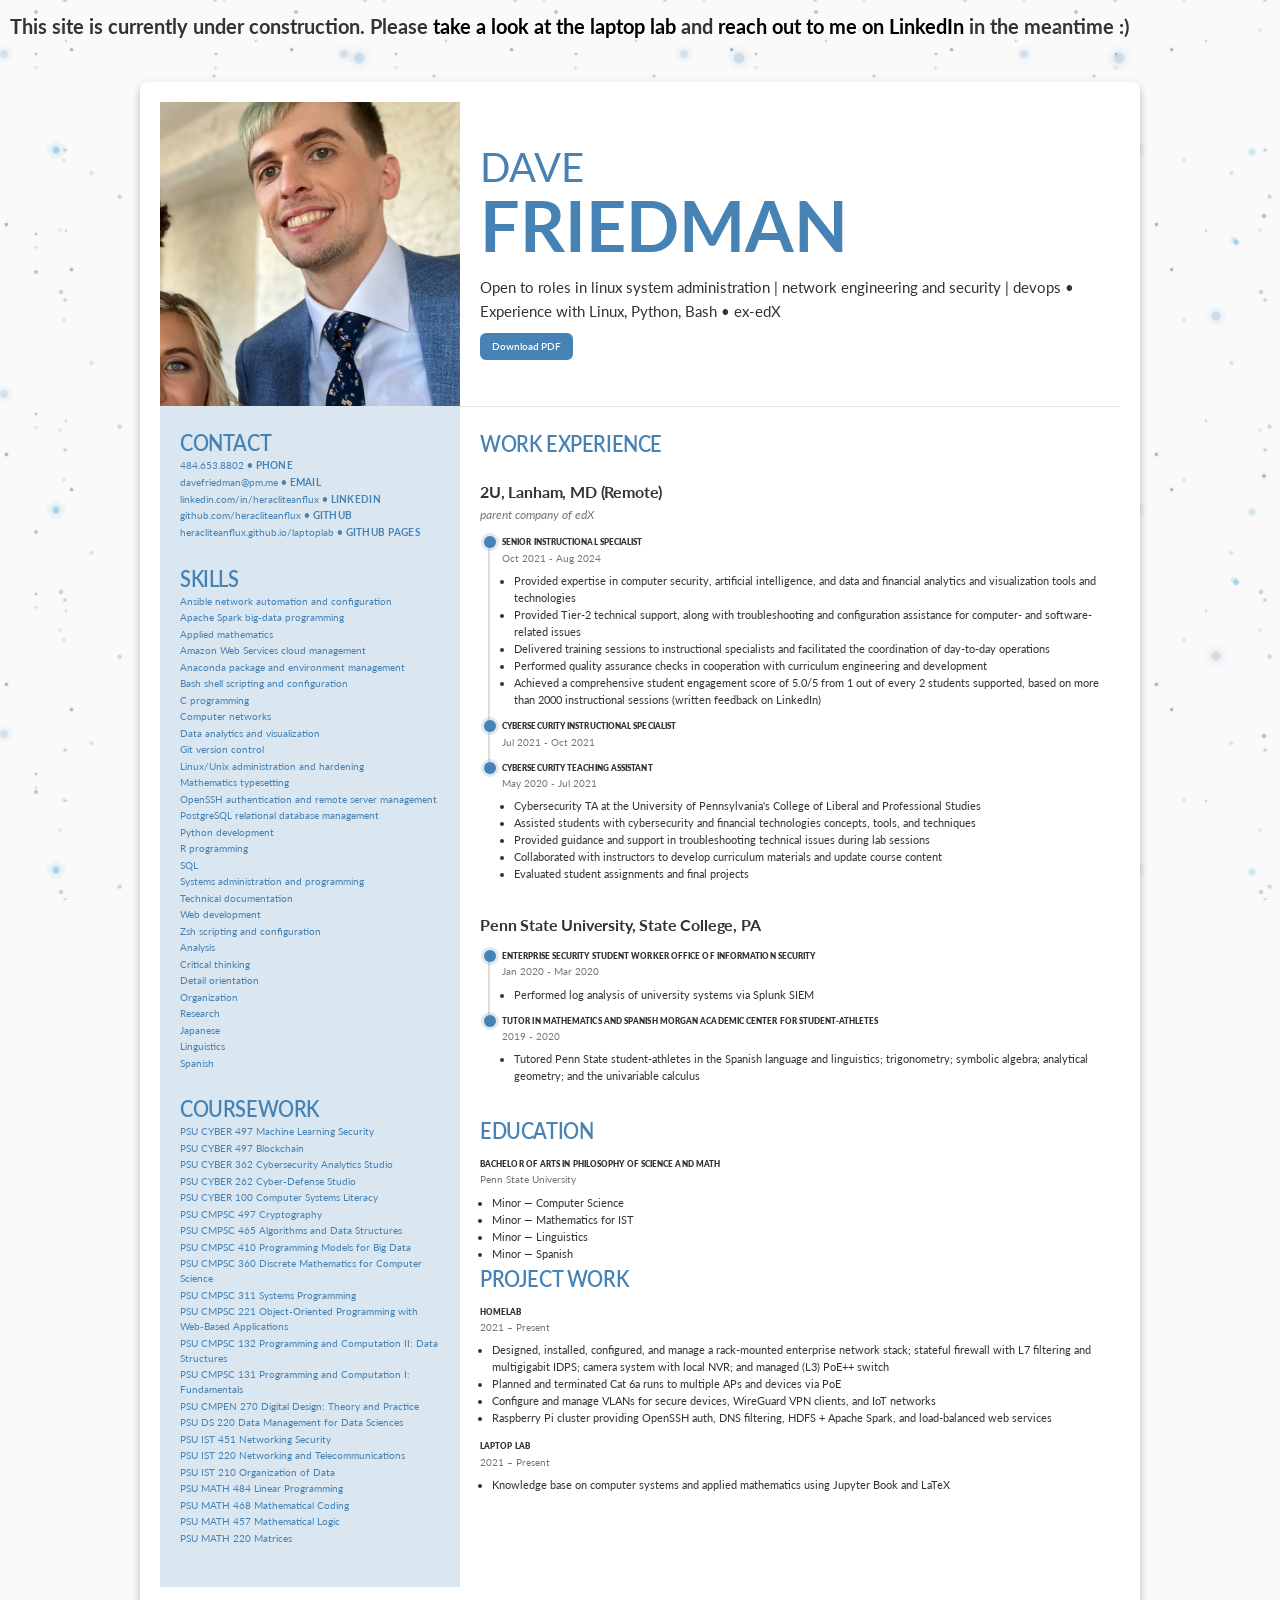
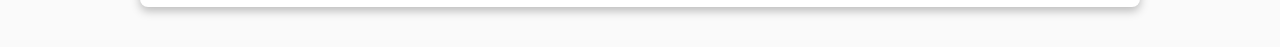
==== commit d70911ec: "update work experience section with bullet point and vertical line design" ====
--- a/index.html
+++ b/index.html
@@ -22,7 +22,7 @@
   <meta name="viewport" content="width=device-width, initial-scale=1.0" />
   <meta http-equiv="X-UA-Compatible" content="ie=edge" />
   <title>Dave Friedman - Resume</title>
-  <link                       rel="stylesheet" type="text/css" href="assets/css/styles.css" />
+  <link rel="stylesheet" type="text/css" href="assets/css/styles.css" />
   <link id="print-timeline"   rel="stylesheet" type="text/css" href="assets/css/print-timeline.css" disabled />
   <link id="print-simplified" rel="stylesheet" type="text/css" href="assets/css/print-simplified.css" disabled />
 </head>
@@ -44,7 +44,7 @@
 
     <!--+--------------------------------------------------
         |
-        |    Quadrant - upper left - PROFILE PIC
+        |    Q1 - upper left - PROFILE PIC
         |
         +-------------------------------------------------->
     <div class="top left q1">
@@ -53,7 +53,7 @@
 
     <!--+--------------------------------------------------
         |
-        |    Quadrant - upper right
+        |    Q2 - upper right
         |      name
         |      introduction
         |
@@ -61,34 +61,33 @@
     <header class="top rght q2">
 
       <!-- name -->
-        <h1>
-          <span class="name_frst">Dave</span>
-          <span class="name_last">Friedman</span>
-        </h1>
-
-        <p class="introduction">Open to roles in linux system administration | network engineering and security | devops • Experience with Linux, Python, Bash • ex-edX</p>
-        
-        <!-- Download -->
-        <div class="download-buttons pdf-controls">
-          <a class="btn-download" href="./assets/pdf/resume.pdf" download="resume.pdf">Download PDF</a>
-          <!-- <a class="btn-download" onclick="printResume('simplified')">PDF (Simplified)</a> -->
-          <!-- <a class="btn-download" onclick="printResume('timeline')">PDF (Timeline)</a> -->
-        </div>
+      <h1>
+        <span class="name_frst">Dave</span>
+        <span class="name_last">Friedman</span>
+      </h1>
+
+      <p class="introduction">Open to roles in linux system administration | network engineering and security | devops • Experience with Linux, Python, Bash • ex-edX</p>
+      
+      <!-- Download -->
+      <div class="download-buttons pdf-controls">
+        <a class="btn-download" href="./assets/pdf/resume.pdf" download="resume.pdf">Download PDF</a>
+        <!-- <a class="btn-download" onclick="printResume('simplified')">PDF (Simplified)</a> -->
+        <!-- <a class="btn-download" onclick="printResume('timeline')">PDF (Timeline)</a> -->
+      </div>
 
     </header>
 
     <!--+--------------------------------------------------
         |
-        |    lower left
-        |      contact (standardized)
-        |      education (standardized)
-        |      skills (standardized)
+        |    Q3 - lower left
+        |      contact
+        |      skills
         |      coursework
         |
         +-------------------------------------------------->
     <div class="bot left q3">
 
-      <!-- CONTACT (standardized to Skills list spacing/type) -->
+      <!-- CONTACT -->
       <section class="contact section">
         <h3 class="title">Contact</h3>
         <ul class="skill_list description contact-list">
@@ -100,7 +99,7 @@
         </ul>
       </section>
 
-      <!-- SKILLS (unchanged content; standardized style already) -->
+      <!-- SKILLS -->
       <section class="skills section">
         <h3 class="title">Skills</h3>
         <ul class="skill_list description">
@@ -136,7 +135,7 @@
         </ul>
       </section>
 
-      <!-- COURSEWORK (unchanged) -->
+      <!-- COURSEWORK -->
       <section class="skills section">
         <h3 class="title">Coursework</h3>
         <ul class="skill_list description">
@@ -169,127 +168,142 @@
 
     <!--+--------------------------------------------------
         |
-        |    lower right
+        |    Q4 - lower right
         |      work experience
+        |      education
         |      projects
         |
         +-------------------------------------------------->
     <div class="bot rght q4">
 
-      <!-- Work Experience -->
+      <!--+--------------------------------------------------------------------------------------------------
+          |
+          |    work
+          |
+          +-------------------------------------------------------------------------------------------------->
       <section class="resume-section">
         <h3 class="title">WORK EXPERIENCE</h3>
-        <div class="entry">
-          <div class="entry-date">OCTOBER 2021 - AUGUST 2024</div>
-          <div class="entry-content">
-            <div class="timeline-dot"></div>
-            <h4 class="job-title">Senior Instructional Specialist</h4>
-            <p class="company">2U</p>
-            <ul>
+
+        <div class="company-block">
+          <h4 class="company-name">2U, Lanham, MD (Remote)</h4>
+          <p class="company-sub">parent company of edX</p>
+
+          <div class="role">
+            <div class="timeline-dot"></div>
+            <h5 class="entry-title">Senior Instructional Specialist</h5>
+            <div class="entry-dates">Oct 2021 - Aug 2024</div>
+            <ul class="entry-bullets">
               <li>Provided expertise in computer security, artificial intelligence, and data and financial analytics and visualization tools and technologies</li>
-              <li>Provided Tier-2 technical support, along with troubleshooting and configuration assistance for computer and software-related issues</li>
+              <li>Provided Tier-2 technical support, along with troubleshooting and configuration assistance for computer- and software-related issues</li>
               <li>Delivered training sessions to instructional specialists and facilitated the coordination of day-to-day operations</li>
-              <li>Performed quality assurance checks in cooperation with the curriculum engineering and development team</li>
-              <li>Achieved a comprehensive student engagement score of 5.0/5 from 1 out of every 2 students supported, based on more than 2000 instructional sessions (written feedback is available to view on LinkedIn)</li>
+              <li>Performed quality assurance checks in cooperation with curriculum engineering and development</li>
+              <li>Achieved a comprehensive student engagement score of 5.0/5 from 1 out of every 2 students supported, based on more than 2000 instructional sessions (written feedback on LinkedIn)</li>
             </ul>
           </div>
-        </div>
-        <div class="entry">
-          <div class="entry-date">JULY 2021 - OCTOBER 2021</div>
-          <div class="entry-content">
-            <div class="timeline-dot"></div>
-            <h4 class="job-title">Cybersecurity Instructional Specialist</h4>
-            <p class="company">2U</p>
-            <ul></ul>
-          </div>
-        </div>
-        <div class="entry">
-          <div class="entry-date">MAY 2020 - JULY 2021</div>
-          <div class="entry-content">
-            <div class="timeline-dot"></div>
-            <h4 class="job-title">Cybersecurity Teaching Assistant</h4>
-            <p class="company">2U</p>
-            <ul>
+
+          <div class="role">
+            <div class="timeline-dot"></div>
+            <h5 class="entry-title">Cybersecurity Instructional Specialist</h5>
+            <div class="entry-dates">Jul 2021 - Oct 2021</div>
+            <ul class="entry-bullets"></ul>
+          </div>
+
+          <div class="role last">
+            <div class="timeline-dot"></div>
+            <h5 class="entry-title">Cybersecurity Teaching Assistant</h5>
+            <div class="entry-dates">May 2020 - Jul 2021</div>
+            <ul class="entry-bullets">
               <li>Cybersecurity TA at the University of Pennsylvania's College of Liberal and Professional Studies</li>
-              <li>Assisted students with understanding cybersecurity and financial technologies concepts, tools, and techniques</li>
+              <li>Assisted students with cybersecurity and financial technologies concepts, tools, and techniques</li>
               <li>Provided guidance and support in troubleshooting technical issues during lab sessions</li>
               <li>Collaborated with instructors to develop curriculum materials and update course content</li>
               <li>Evaluated student assignments and final projects</li>
             </ul>
           </div>
         </div>
-        <div class="entry">
-          <div class="entry-date">JANUARY 2020 - MARCH 2020</div>
-          <div class="entry-content">
-            <div class="timeline-dot"></div>
-            <h4 class="job-title">Enterprise Security Student Worker</h4>
-            <p class="company">Penn State's Office of Information Security</p>
-            <ul>
+
+        <div class="company-block">
+          <h4 class="company-name">Penn State University, State College, PA</h4>
+
+          <div class="role">
+            <div class="timeline-dot"></div>
+            <h5 class="entry-title">Enterprise Security Student Worker <span class="role-org">Office of Information Security</span></h5>
+            <div class="entry-dates">Jan 2020 - Mar 2020</div>
+            <ul class="entry-bullets">
               <li>Performed log analysis of university systems via Splunk SIEM</li>
             </ul>
           </div>
-        </div>
-        <div class="entry">
-          <div class="entry-date">2019 - 2020</div>
-          <div class="entry-content">
-            <div class="timeline-dot"></div>
-            <h4 class="job-title">Tutor in Mathematics and Spanish</h4>
-            <p class="company">Penn State's Morgan Academic Center for Student Athletes</p>
-            <ul>
+
+          <div class="role last">
+            <div class="timeline-dot"></div>
+            <h5 class="entry-title">Tutor in Mathematics and Spanish <span class="role-org">Morgan Academic Center for Student-Athletes</span></h5>
+            <div class="entry-dates">2019 - 2020</div>
+            <ul class="entry-bullets">
               <li>Tutored Penn State student-athletes in the Spanish language and linguistics; trigonometry; symbolic algebra; analytical geometry; and the univariable calculus</li>
             </ul>
           </div>
         </div>
-      </section>
-  
-      <!-- Education -->
+
+      </section>
+
+      <!--+--------------------------------------------------------------------------------------------------
+          |
+          |    education
+          |
+          +-------------------------------------------------------------------------------------------------->
       <section class="resume-section">
         <h3 class="title">EDUCATION</h3>
-        <div class="entry">
-          <div class="entry-date"></div>
-          <div class="entry-content">
-            <div class="timeline-dot"></div>
-            <h4 class="degree">Bachelor of Arts in Philosophy of Science and Math</h4>
-            <h5 class="degree">Minor - Computer Science</h5>
-            <h5 class="degree">Minor - Mathematics for IST</h5>
-            <h5 class="degree">Minor - Linguistics</h5>
-            <h5 class="degree">Minor - Spanish</h5>
-            <p class="school">Penn State University</p>
-          </div>
-        </div>
-      </section>
-  
-      <!-- Projects -->
+
+        <div class="item">
+          <h5 class="entry-title">Bachelor of Arts in Philosophy of Science and Math</h5>
+          <div class="entry-dates">Penn State University</div>
+          <ul class="entry-bullets">
+            <li>Minor — Computer Science</li>
+            <li>Minor — Mathematics for IST</li>
+            <li>Minor — Linguistics</li>
+            <li>Minor — Spanish</li>
+          </ul>
+        </div>
+
+      </section>
+
+      <!--+--------------------------------------------------------------------------------------------------
+          |
+          |    projects
+          |
+          +-------------------------------------------------------------------------------------------------->
       <section class="resume-section">
         <h3 class="title">PROJECT WORK</h3>
-        <div class="entry">
-          <div class="entry-date">2021 - PRESENT</div>
-          <div class="entry-content">
-            <div class="timeline-dot"></div>
-            <h4 class="degree">Homelab</h4>
-            <ul>
-              <li>Designed, installed, configure, and manage a rack-mounted enterprise network stack, a security gateway with stateful firewall, L7 taffic filtering, and multigigabit IDPS routing; a security camera system with local NVR; and a managed (L3) PoE++ switch (featured on my LinkedIn page)</li>
-              <li>Planned, procured equipment for, installed, and terminated Cat 6a cable runs to multiple APs and other networked devices via PoE</li>
-              <li>Configure and manage VLANs for secure devices, Wireguard VPN clients, and IoT networks with least-privilege access</li>
-              <li>Configure and manage raspberry pi cluster incorporating a suite of networked services including OpenSSH remote authentication, DNS filtering, HDFS and Apache Spark for big-data processing, and load-balanced we services</li>
-            </ul>
-          </div>
-        </div>
-        <div class="entry">
-          <div class="entry-date">2021 - PRESENT</div>
-          <div class="entry-content">
-            <div class="timeline-dot"></div>
-            <h4 class="degree">Laptop Lab</h4>
-            <ul>
-              <li>Build and maintain a knowledge base on topics in computer systems and applied mathematics using a suite of build ad typesetting tools, such as Jupyter Book and LaTeX</li>
-            </ul>
-          </div>
-        </div>
+
+        <div class="item">
+          <h5 class="entry-title">Homelab</h5>
+          <div class="entry-dates">2021 – Present</div>
+          <ul class="entry-bullets">
+            <li>Designed, installed, configured, and manage a rack-mounted enterprise network stack; stateful firewall with L7 filtering and multigigabit IDPS; camera system with local NVR; and managed (L3) PoE++ switch</li>
+            <li>Planned and terminated Cat 6a runs to multiple APs and devices via PoE</li>
+            <li>Configure and manage VLANs for secure devices, WireGuard VPN clients, and IoT networks</li>
+            <li>Raspberry Pi cluster providing OpenSSH auth, DNS filtering, HDFS + Apache Spark, and load-balanced web services</li>
+          </ul>
+        </div>
+
+        <div class="item">
+          <h5 class="entry-title">Laptop Lab</h5>
+          <div class="entry-dates">2021 – Present</div>
+          <ul class="entry-bullets">
+            <li>Knowledge base on computer systems and applied mathematics using Jupyter Book and LaTeX</li>
+          </ul>
+        </div>
+
       </section>
 
     </div>
   </main>
 
+  <!--+--------------------------------------------------------------------------------------------------
+    |
+    |    print resume
+    |
+    +-------------------------------------------------------------------------------------------------->
   <script>
     function printResume (mode)
     {
--- a/assets/css/styles.css
+++ b/assets/css/styles.css
@@ -10,35 +10,28 @@
  *    02) Variables & Theming
  *
  ****************************************************************************************************/
-:root{
-  --font-family   : "UI Sans", Lato, Helvetica, Arial, sans-serif;
-  --text-color    : #333;
-  --primary-color : #4682B4;   /* SteelBlue */
-  --muted-color   : #777;
-  --line-color    : #ddd;
-
-  --line-x     : 5px;
-  --line-width : 2px;
-  --dot-size   : 10px;
-
-  /* Steely blues (dominant) */
-  --dust-steel-1 : rgba(180,196,210,0.72);
-  --dust-steel-2 : rgba(120,140,160,0.60);
-  --dust-steel-3 : rgba(150,170,190,0.66);
-
-  /* Rare cyan/ocean accents */
+:root
+{
+  --font-family    : "UI Sans", Lato, Helvetica, Arial, sans-serif;
+  --text-color     : #333;
+  --primary-color  : #4682B4;   /* SteelBlue */
+  --muted-color    : #777;
+  --line-color     : #ddd;
+
+  --line-x         : 5px;
+  --line-width     : 2px;
+  --dot-size       : 10px;
+
+  --dust-steel-1   : rgba(180,196,210,0.72);
+  --dust-steel-2   : rgba(120,140,160,0.60);
+  --dust-steel-3   : rgba(150,170,190,0.66);
   --dust-cyan-core : rgba(72,173,210,0.42);
   --dust-cyan-halo : rgba(72,173,210,0.12);
-
-  /* Rare large blues */
   --dust-blue-core : rgba(70,130,180,0.36);
   --dust-blue-halo : rgba(70,130,180,0.10);
 
-  /* Layer base opacities */
-  --mid-op  : 0.50;
-  --near-op : 0.58;
-
-  /* Slow glow ranges */
+  --mid-op         : 0.50;
+  --near-op        : 0.58;
   --twinkle-min-mid  : 0.26;
   --twinkle-max-mid  : 0.78;
   --twinkle-min-near : 0.30;
@@ -61,11 +54,10 @@
   background-color : #fafafa;
   color            : var(--text-color);
   font-family      : var(--font-family);
-  /* font-size        : 10px; */
   line-height      : 1.6;
   margin           : 0;
   padding          : 0;
-  position         : relative;  /* anchor for stacking above bg layers */
+  position         : relative;
   overflow-x       : clip;
 }
 
@@ -77,8 +69,8 @@
 
 ul
 {
-  margin          : 0;
-  padding-left    : 1.25rem;
+  margin       : 0;
+  padding-left : 1.25rem;
 }
 
 li
@@ -105,7 +97,7 @@
 
 /****************************************************************************************************
  *
- *    RESUME
+ *    04) Layout (Grid & Card)
  *
  ****************************************************************************************************/
 .resume
@@ -123,8 +115,9 @@
   grid-template-rows    : 1fr auto;
 
   position : relative;
-  z-index  : 2; /* ensure content sits above all background layers */
-}
+  z-index  : 2;
+}
+
 @media (max-width:768px)
 {
   .resume
@@ -134,19 +127,15 @@
   }
 }
 
-/* Q1 & Q2 */
 .top
 {
-
-}
-
-/* Q3 & Q4 */
+}
+
 .bot
 {
   min-height : fit-content;
 }
 
-/* Q1 & Q3 */
 .left
 {
   background : #DAE7F1;
@@ -155,7 +144,6 @@
 .q2
 {
   grid-column : 2/5;
-  /* min-height  : 100px; */
   padding     : 20px;
 }
 
@@ -253,74 +241,114 @@
 
 /****************************************************************************************************
  *
- *    08) Timeline
- *
- ****************************************************************************************************/
-.entry
-{
-  display               : grid;
-  gap                   : 2rem;
-  grid-template-columns : 150px 1fr;
-  margin-bottom         : 2rem;
-  position              : relative;
-}
-
-.entry-date
-{
-  color     : var(--muted-color);
-  font-size : 0.85rem;
-}
-
-.entry-content
-{
-  padding-left : 1.5rem;
-  position     : relative;
-}
-
-.entry-content::before
-{
-  background : var(--line-color);
-  bottom     : 0;
-  content    : "";
-  left       : var(--line-x);
-  position   : absolute;
-  top        : 0.4rem;
-  width      : var(--line-width);
-}
-
-.timeline-dot
-{
-  background    : var(--primary-color);
-  border-radius : 50%;
-  height        : var(--dot-size);
-  left          : calc(var(--line-x) - (var(--dot-size)/2) + (var(--line-width)/2));
-  position      : absolute;
-  top           : 0.4rem;
-  width         : var(--dot-size);
-  z-index       : 1;
-}
-
-.job-title,
-.degree
-{
-  font-weight : bold;
-  margin      : 0 0 0.25rem;
-}
-
-.company,
-.school
-{
+ *    Experience — Company-grouped
+ *    (local styles; connectors + dots live only here)
+ *
+ ****************************************************************************************************/
+/* Shared entry text styles (used by Experience, Education, Projects) */
+.entry-title
+{
+  margin          : 0;
+  font-weight     : 800;
+  text-transform  : uppercase;
+  letter-spacing  : 0.01em;
+}
+
+.entry-dates
+{
+  margin     : 0.1rem 0 0.6rem;
+  color      : var(--muted-color);
+  font-size  : 0.95rem;
+}
+
+.entry-bullets
+{
+  margin       : 0.4rem 0 0;
+  padding-left : 1.2rem;
+  color        : var(--text-color);
+  font-size    : 1.1rem;
+  line-height  : 1.55;
+}
+
+/* Company group container (Experience only) */
+.company-block
+{
+  margin : 2rem 0 3rem;
+}
+
+.company-name
+{
+  margin         : 0 0 0.15rem;
+  font-size      : 1.6rem;
+  font-weight    : 700;
+  color          : var(--text-color);
+  letter-spacing : -0.01em;
+}
+
+.company-sub
+{
+  margin     : 0 0 0.75rem;
   color      : var(--muted-color);
   font-style : italic;
-  margin     : 0 0 0.75rem;
-}
-
-/****************************************************************************************************
- *
- *    09) Skills / Contact / Education
- *
- ****************************************************************************************************/
-/* Base list style shared by Skills, Contact, and Education (left column) */
+  font-size  : 1.15rem;
+}
+
+/* Role rows with connector */
+.role
+{
+  position     : relative;
+  padding-left : 2.2rem;
+  margin       : 1.2rem 0 0;
+}
+
+.role::before
+{
+  content    : "";
+  position   : absolute;
+  left       : 0.8rem;
+  top        : 0.6rem;
+  bottom     : -1.2rem;
+  width      : var(--line-width);
+  background : var(--line-color);
+}
+
+.role.last::before
+{
+  background : none;
+}
+
+.role .timeline-dot
+{
+  position      : absolute;
+  top           : 0;
+  left          : 0.4rem;
+  width         : 12px;
+  height        : 12px;
+  border-radius : 50%;
+  background    : var(--primary-color);
+  box-shadow    : 0 0 0 3px rgba(70,130,180,0.18);
+}
+
+/****************************************************************************************************
+ *
+ *    Education & Projects — Simple items (no connectors)
+ *
+ ****************************************************************************************************/
+.item
+{
+  margin : 1.2rem 0 0;
+}
+
+.item + .item
+{
+  margin-top : 1.4rem;
+}
+
+/****************************************************************************************************
+ *
+ *    09) Skills / Contact
+ *
+ ****************************************************************************************************/
 .skill_list
 {
   margin       : 0;
@@ -332,7 +360,7 @@
   color         : var(--primary-color);
   font-size     : 1rem;
   font-weight   : 400;
-  margin-bottom : 0.15rem; /* slightly more breathing room than 0.1rem */
+  margin-bottom : 0.15rem;
   line-height   : 1.5;
 }
 
@@ -364,51 +392,33 @@
  ****************************************************************************************************/
 @media (max-width:700px)
 {
-  .entry
-  {
-    gap                   : 1rem;
-    grid-template-columns : 1fr;
-  }
-
-  .entry-content
-  {
-    padding-left : 0;
-  }
-
-  .entry-content::before,
-  .timeline-dot
-  {
-    display : none;
-  }
-}
-
-/* mobile tweaks */
+  .company-name { font-size : 1.45rem; }
+  .role         { padding-left : 2rem; }
+  .role .timeline-dot { left : 0.35rem; }
+  .role::before       { left : 0.75rem; }
+}
+
 @media (max-width:768px)
 {
-  .resume { padding: 1.2rem; margin: 1rem auto; }
-
-  /* ensure all grid items span full width on single-column layout */
-  .q1, .q2, .q3, .q4 { grid-column: 1; }
-
-  /* make the portrait image behave nicely on small screens */
-  .q1 img { min-width: 0; height: auto; max-height: 32vh; object-fit: cover; }
-
-  /* tighten large headings a touch on phones */
-  .title { font-size: 1.8rem; }
-  .description { font-size: 1.1rem; }
-
-  /* friendlier spacing for lists and buttons */
-  .skill_list { padding-left: 1rem; }
-  .skill_list li { margin-bottom: 0.3rem; }
-  .download-buttons { gap: 0.4rem; }
-  .contact-list a { word-break: break-word; }
+  .resume { padding : 1.2rem; margin : 1rem auto; }
+
+  .q1, .q2, .q3, .q4 { grid-column : 1; }
+
+  .q1 img { min-width : 0; height : auto; max-height : 32vh; object-fit : cover; }
+
+  .title { font-size : 1.8rem; }
+
+  .skill_list { padding-left : 1rem; }
+  .skill_list li { margin-bottom : 0.3rem; }
+
+  .download-buttons { gap : 0.4rem; }
+  .contact-list a { word-break : break-word; }
 }
 
 @media (max-width:420px)
 {
-  /* stack buttons cleanly on very narrow screens */
-  .download-buttons .btn-download { width: 100%; text-align: center; }
-  .name_frst { margin-bottom: -2rem; }
+  .download-buttons .btn-download { width : 100%; text-align : center; }
+  .name_frst { margin-bottom : -2rem; }
 }
 
 /****************************************************************************************************
@@ -431,7 +441,7 @@
   background      : var(--primary-color);
   border          : none;
   border-radius   : 6px;
-  color           : white;
+  color           : #fff;
   cursor          : pointer;
   font-family     : var(--font-family);
   font-size       : 0.95rem;
@@ -456,12 +466,8 @@
 /****************************************************************************************************
  *
  *    12) Background Dust (Fixed, Desynced, Slow Ramps)
- *      Layers: FAR A (html::before), FAR B (html::after),
- *              MID (body::before), NEAR (body::after)
- *      NOTE: removed .resume::before to ensure ZERO specks over the card.
- *
- ****************************************************************************************************/
-/* Shared base for all dust layers */
+ *
+ ****************************************************************************************************/
 html::before,
 html::after,
 body::before,
@@ -474,12 +480,13 @@
   position          : fixed;
   transform         : translateZ(0);
   will-change       : background-position, opacity, transform;
-  z-index           : 1; /* resume is 2 */
-}
-
-/* ---------- FAR A ---------- */
-html::before{
-  background-image:
+  z-index           : 1;
+}
+
+/* FAR A */
+html::before
+{
+  background-image :
     radial-gradient(circle at 12% 22%, var(--dust-steel-1) 0 0.7px, transparent 1.2px),
     radial-gradient(circle at 78% 18%, var(--dust-steel-2) 0 1.1px, transparent 1.7px),
     radial-gradient(circle at 20% 30%, var(--dust-steel-3) 0 1.0px, transparent 1.5px),
@@ -494,22 +501,21 @@
     radial-gradient(circle at 25% 45%, var(--dust-blue-halo) 0 7.0px, transparent 14px),
     radial-gradient(circle at 60% 25%, var(--dust-cyan-core) 0 2.4px, transparent 4.4px),
     radial-gradient(circle at 60% 25%, var(--dust-cyan-halo) 0 5.0px, transparent 11px);
-  background-size:
+  background-size    :
     180px 180px, 220px 220px, 180px 180px, 220px 220px, 260px 260px,
     180px 180px, 220px 220px, 180px 180px, 220px 220px, 260px 260px,
-    580px 580px, 580px 580px,
-    360px 360px, 360px 360px;
-  background-position:
+    580px 580px, 580px 580px, 360px 360px, 360px 360px;
+  background-position :
     14px 28px, 120px 10px, 0 0, 60px 120px, 120px 60px,
     14px 28px, 120px 10px, 0 0, 60px 120px, 120px 60px,
-    80px 200px, 80px 200px,
-    200px 60px, 200px 60px;
-  animation: far-wobble-a 140s linear infinite;
-}
-
-/* ---------- FAR B ---------- */
-html::after{
-  background-image:
+    80px 200px, 80px 200px, 200px 60px, 200px 60px;
+  animation : far-wobble-a 140s linear infinite;
+}
+
+/* FAR B */
+html::after
+{
+  background-image :
     radial-gradient(circle at 22% 12%, var(--dust-steel-1) 0 0.7px, transparent 1.1px),
     radial-gradient(circle at 68% 28%, var(--dust-steel-2) 0 1.2px, transparent 1.8px),
     radial-gradient(circle at 10% 70%, var(--dust-steel-3) 0 1.4px, transparent 2.0px),
@@ -519,20 +525,21 @@
     radial-gradient(circle at 10% 70%, rgba(150,170,190,0.14) 0 1.6px, transparent 3.8px),
     radial-gradient(circle at 77% 84%, rgba(180,196,210,0.14) 0 1.8px, transparent 4.2px),
     radial-gradient(circle at 46% 36%, var(--dust-cyan-core) 0 2.0px, transparent 3.6px);
-  background-size:
+  background-size    :
     190px 190px, 230px 230px, 260px 260px, 300px 300px,
     190px 190px, 230px 230px, 260px 260px, 300px 300px,
     340px 340px;
-  background-position:
+  background-position :
     24px 18px, 80px 160px, 10px 90px, 130px 40px,
     24px 18px, 80px 160px, 10px 90px, 130px 40px,
     60px 120px;
-  animation: far-wobble-b 125s linear infinite;
-}
-
-/* ---------- MID ---------- */
-body::before{
-  background-image:
+  animation : far-wobble-b 125s linear infinite;
+}
+
+/* MID */
+body::before
+{
+  background-image :
     radial-gradient(circle at 15% 75%, var(--dust-steel-3) 0 1.0px, transparent 1.7px),
     radial-gradient(circle at 80% 15%, var(--dust-steel-1) 0 1.3px, transparent 2.1px),
     radial-gradient(circle at 52% 42%, var(--dust-steel-2) 0 1.6px, transparent 2.4px),
@@ -544,25 +551,24 @@
     radial-gradient(circle at 35% 65%, var(--dust-blue-halo) 0 5.0px, transparent 9.8px),
     radial-gradient(circle at 60% 10%, var(--dust-blue-halo) 0 5.4px, transparent 10.2px),
     radial-gradient(circle at 10% 50%, var(--dust-cyan-core) 0 2.2px, transparent 4.0px);
-  background-size:
+  background-size    :
     160px 160px, 200px 200px, 230px 230px,
     160px 160px, 200px 200px, 230px 230px,
     320px 320px, 340px 340px, 320px 320px, 340px 340px,
     340px 340px;
-  background-position:
+  background-position :
     40px 40px, 100px 0, 0 100px,
     40px 40px, 100px 0, 0 100px,
     50px 220px, 140px 20px, 50px 220px, 140px 20px,
     180px 70px;
-  opacity:var(--mid-op);
-  animation:
-    drift-mid         74s linear infinite,
-    twinkle-glow-mid  22s infinite;
-}
-
-/* ---------- NEAR ---------- */
-body::after{
-  background-image:
+  opacity   : var(--mid-op);
+  animation : drift-mid 74s linear infinite, twinkle-glow-mid 22s infinite;
+}
+
+/* NEAR */
+body::after
+{
+  background-image :
     radial-gradient(circle at 30% 20%, var(--dust-steel-2) 0 1.1px, transparent 1.9px),
     radial-gradient(circle at 85% 70%, var(--dust-steel-1) 0 1.5px, transparent 2.3px),
     radial-gradient(circle at 62% 18%, var(--dust-steel-3) 0 1.9px, transparent 2.7px),
@@ -574,20 +580,18 @@
     radial-gradient(circle at 40% 40%, var(--dust-blue-halo) 0 6.6px, transparent 12px),
     radial-gradient(circle at 55% 60%, var(--dust-blue-halo) 0 7.2px, transparent 14px),
     radial-gradient(circle at 20% 70%, var(--dust-cyan-core) 0 2.6px, transparent 4.6px);
-  background-size:
+  background-size    :
     150px 150px, 190px 190px, 220px 220px,
     150px 150px, 190px 190px, 220px 220px,
     340px 340px, 380px 380px, 340px 340px, 380px 380px,
     360px 360px;
-  background-position:
+  background-position :
     20px 120px, 120px 40px, 80px 80px,
     20px 120px, 120px 40px, 80px 80px,
     60px 180px, 150px 210px, 60px 180px, 150px 210px,
     100px 260px;
-  opacity:var(--near-op);
-  animation:
-    drift-near         62s linear infinite,
-    twinkle-glow-near  20s infinite;
+  opacity   : var(--near-op);
+  animation : drift-near 62s linear infinite, twinkle-glow-near 20s infinite;
 }
 
 /****************************************************************************************************
@@ -595,35 +599,46 @@
  *    13) Animations
  *
  ****************************************************************************************************/
-@keyframes far-wobble-a{
-  0%{background-position:14px 28px,120px 10px,0 0,60px 120px,120px 60px,14px 28px,120px 10px,0 0,60px 120px,120px 60px,80px 200px,80px 200px,200px 60px,200px 60px;}
-  50%{background-position:13px 27px,119px 9px,-1px -1px,59px 119px,119px 59px,13px 27px,119px 9px,-1px -1px,59px 119px,119px 59px,79px 199px,79px 199px,199px 59px,199px 59px;}
-  100%{background-position:14px 28px,120px 10px,0 0,60px 120px,120px 60px,14px 28px,120px 10px,0 0,60px 120px,120px 60px,80px 200px,80px 200px,200px 60px,200px 60px;}
-}
-@keyframes far-wobble-b{
-  0%{background-position:24px 18px,80px 160px,10px 90px,130px 40px,24px 18px,80px 160px,10px 90px,130px 40px,60px 120px;}
-  50%{background-position:23px 17px,79px 159px,9px 89px,128px 38px,23px 17px,79px 159px,9px 89px,128px 38px,59px 119px;}
-  100%{background-position:24px 18px,80px 160px,10px 90px,130px 40px,24px 18px,80px 160px,10px 90px,130px 40px,60px 120px;}
-}
-@keyframes twinkle-glow-mid{
-  0%{opacity:var(--twinkle-min-mid);animation-timing-function:cubic-bezier(0.30,0.00,0.15,1.00);}
-  46%{opacity:var(--twinkle-max-mid);}
-  62%{opacity:var(--twinkle-max-mid);animation-timing-function:cubic-bezier(0.30,0.00,0.15,1.00);}
-  100%{opacity:var(--twinkle-min-mid);}
-}
-@keyframes twinkle-glow-near{
-  0%{opacity:var(--twinkle-min-near);animation-timing-function:cubic-bezier(0.28,0.00,0.14,1.00);}
-  42%{opacity:var(--twinkle-max-near);}
-  60%{opacity:var(--twinkle-max-near);animation-timing-function:cubic-bezier(0.28,0.00,0.14,1.00);}
-  100%{opacity:var(--twinkle-min-near);}
-}
-@keyframes drift-mid{
-  0%{background-position:40px 40px,100px 0,0 100px,40px 40px,100px 0,0 100px,50px 220px,140px 20px,50px 220px,140px 20px,180px 70px;}
-  100%{background-position:-260px -200px,-160px -240px,-200px -160px,-260px -200px,-160px -240px,-200px -160px,-220px -260px,-180px -200px,-220px -260px,-180px -200px,-300px -240px;}
-}
-@keyframes drift-near{
-  0%{background-position:20px 120px,120px 40px,80px 80px,20px 120px,120px 40px,80px 80px,60px 180px,150px 210px,60px 180px,150px 210px,100px 260px;}
-  100%{background-position:300px 260px,220px 300px,260px 220px,300px 260px,220px 300px,260px 220px,320px 300px,280px 320px,320px 300px,280px 320px,260px 360px;}
+@keyframes far-wobble-a
+{
+  0%   { background-position : 14px 28px, 120px 10px, 0 0, 60px 120px, 120px 60px, 14px 28px, 120px 10px, 0 0, 60px 120px, 120px 60px, 80px 200px, 80px 200px, 200px 60px, 200px 60px; }
+  50%  { background-position : 13px 27px, 119px 9px, -1px -1px, 59px 119px, 119px 59px, 13px 27px, 119px 9px, -1px -1px, 59px 119px, 119px 59px, 79px 199px, 79px 199px, 199px 59px, 199px 59px; }
+  100% { background-position : 14px 28px, 120px 10px, 0 0, 60px 120px, 120px 60px, 14px 28px, 120px 10px, 0 0, 60px 120px, 120px 60px, 80px 200px, 80px 200px, 200px 60px, 200px 60px; }
+}
+
+@keyframes far-wobble-b
+{
+  0%   { background-position : 24px 18px, 80px 160px, 10px 90px, 130px 40px, 24px 18px, 80px 160px, 10px 90px, 130px 40px, 60px 120px; }
+  50%  { background-position : 23px 17px, 79px 159px, 9px 89px, 128px 38px, 23px 17px, 79px 159px, 9px 89px, 128px 38px, 59px 119px; }
+  100% { background-position : 24px 18px, 80px 160px, 10px 90px, 130px 40px, 24px 18px, 80px 160px, 10px 90px, 130px 40px, 60px 120px; }
+}
+
+@keyframes twinkle-glow-mid
+{
+  0%   { opacity : var(--twinkle-min-mid); animation-timing-function : cubic-bezier(0.30,0.00,0.15,1.00); }
+  46%  { opacity : var(--twinkle-max-mid); }
+  62%  { opacity : var(--twinkle-max-mid); animation-timing-function : cubic-bezier(0.30,0.00,0.15,1.00); }
+  100% { opacity : var(--twinkle-min-mid); }
+}
+
+@keyframes twinkle-glow-near
+{
+  0%   { opacity : var(--twinkle-min-near); animation-timing-function : cubic-bezier(0.28,0.00,0.14,1.00); }
+  42%  { opacity : var(--twinkle-max-near); }
+  60%  { opacity : var(--twinkle-max-near); animation-timing-function : cubic-bezier(0.28,0.00,0.14,1.00); }
+  100% { opacity : var(--twinkle-min-near); }
+}
+
+@keyframes drift-mid
+{
+  0%   { background-position : 40px 40px, 100px 0, 0 100px, 40px 40px, 100px 0, 0 100px, 50px 220px, 140px 20px, 50px 220px, 140px 20px, 180px 70px; }
+  100% { background-position : -260px -200px, -160px -240px, -200px -160px, -260px -200px, -160px -240px, -200px -160px, -220px -260px, -180px -200px, -220px -260px, -180px -200px, -300px -240px; }
+}
+
+@keyframes drift-near
+{
+  0%   { background-position : 20px 120px, 120px 40px, 80px 80px, 20px 120px, 120px 40px, 80px 80px, 60px 180px, 150px 210px, 60px 180px, 150px 210px, 100px 260px; }
+  100% { background-position : 300px 260px, 220px 300px, 260px 220px, 300px 260px, 220px 300px, 260px 220px, 320px 300px, 280px 320px, 320px 300px, 280px 320px, 260px 360px; }
 }
 
 /****************************************************************************************************
